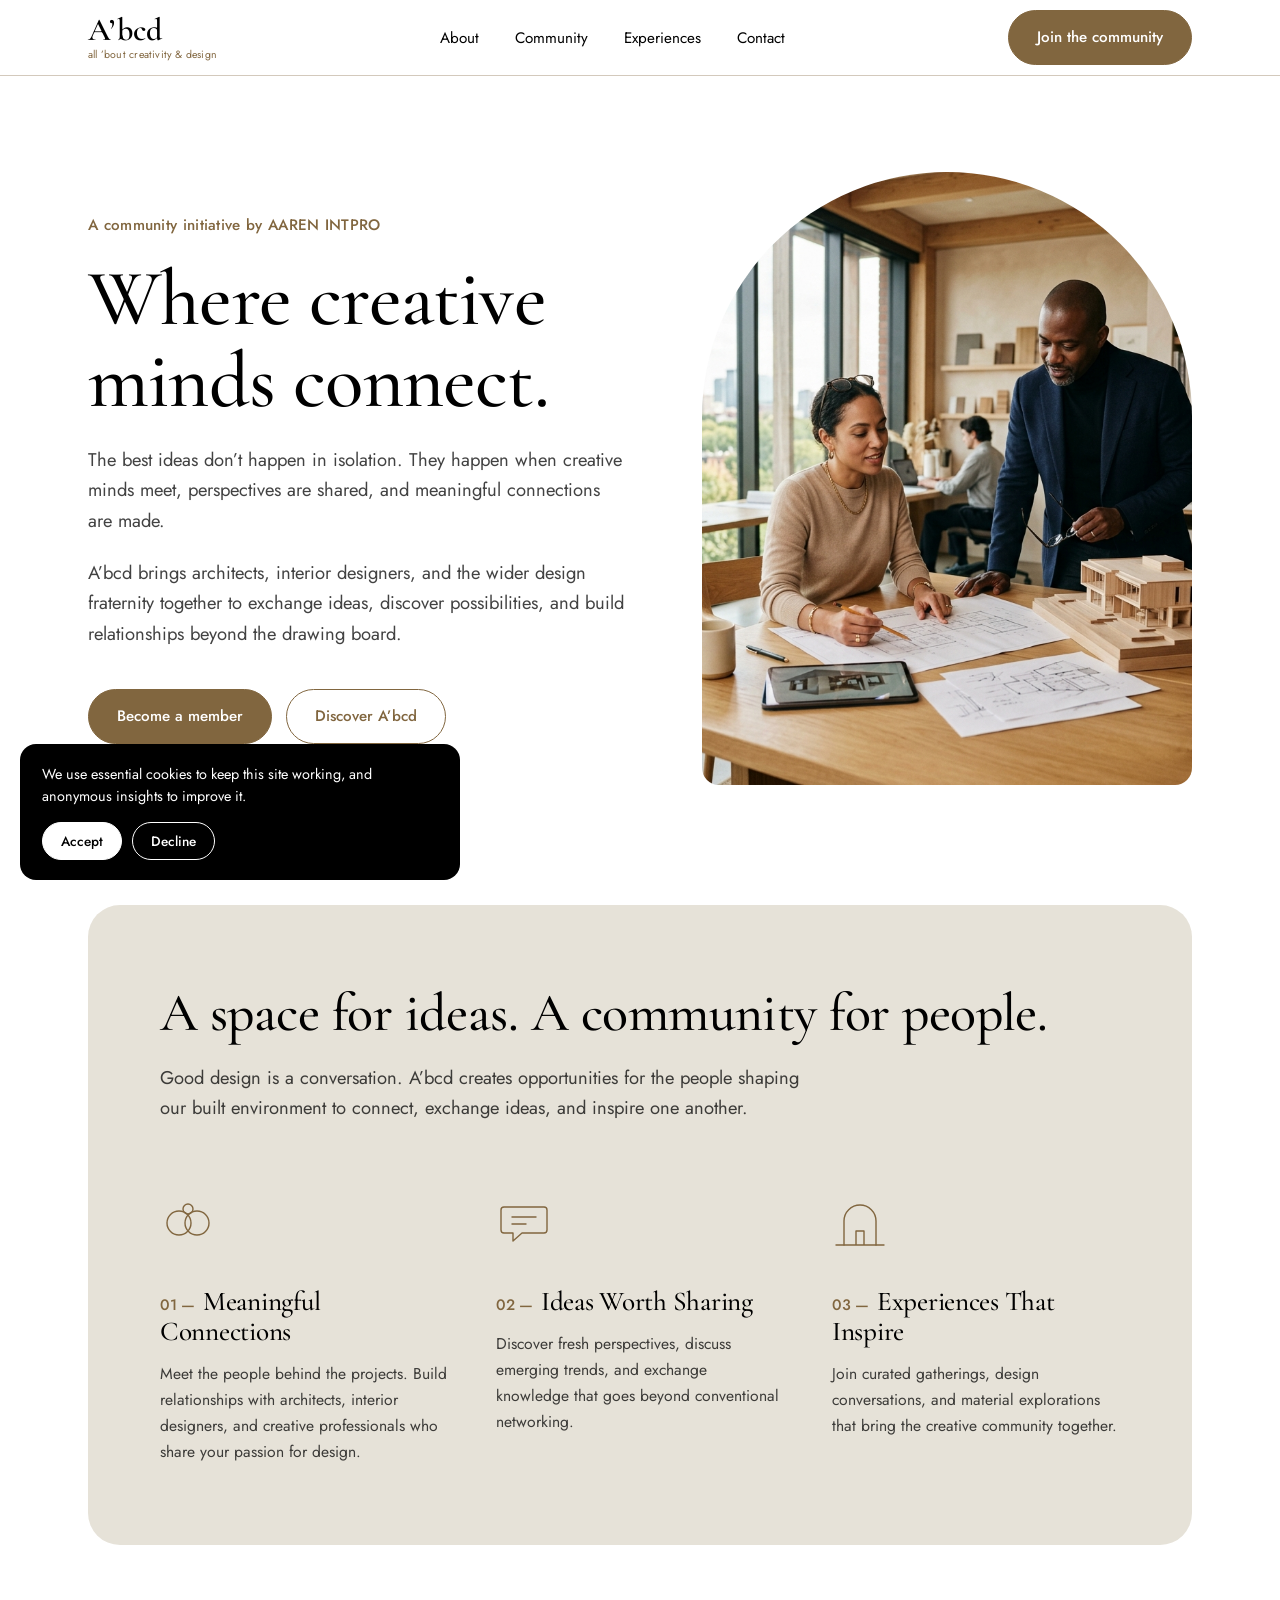
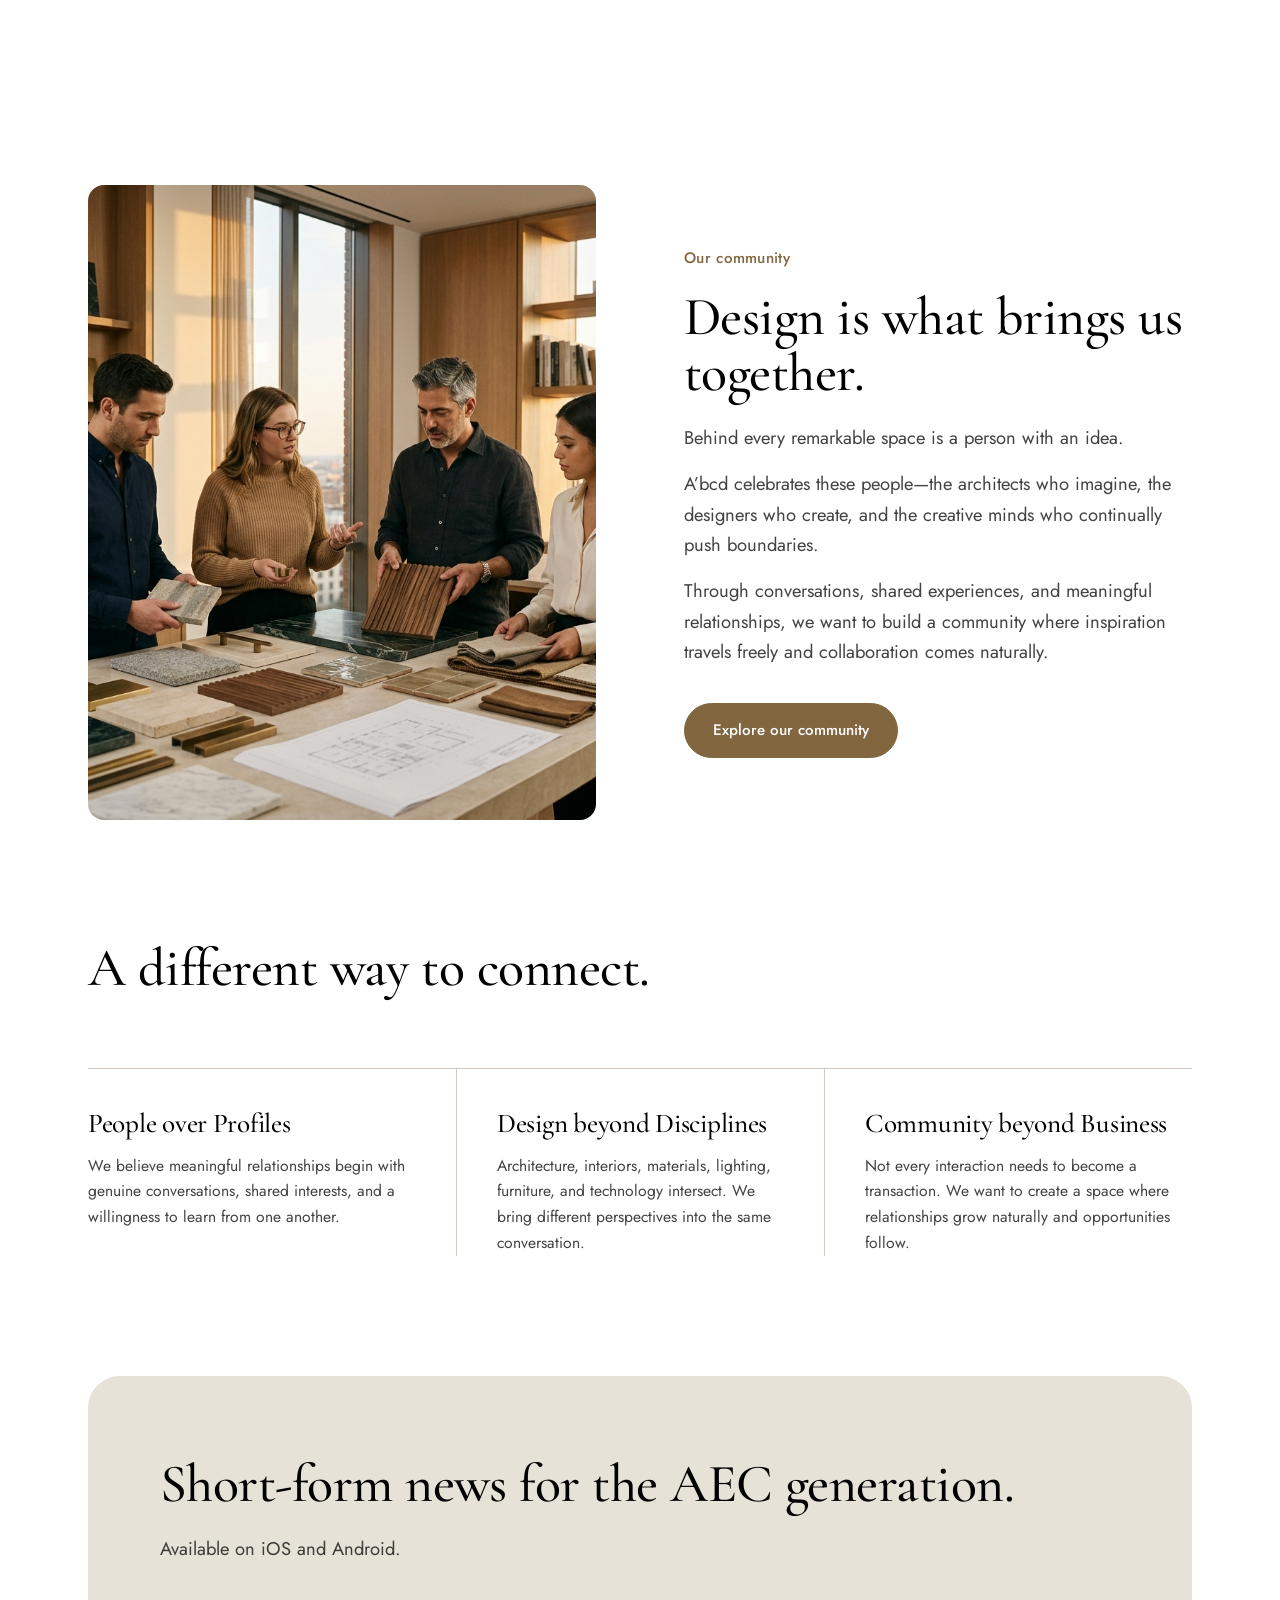
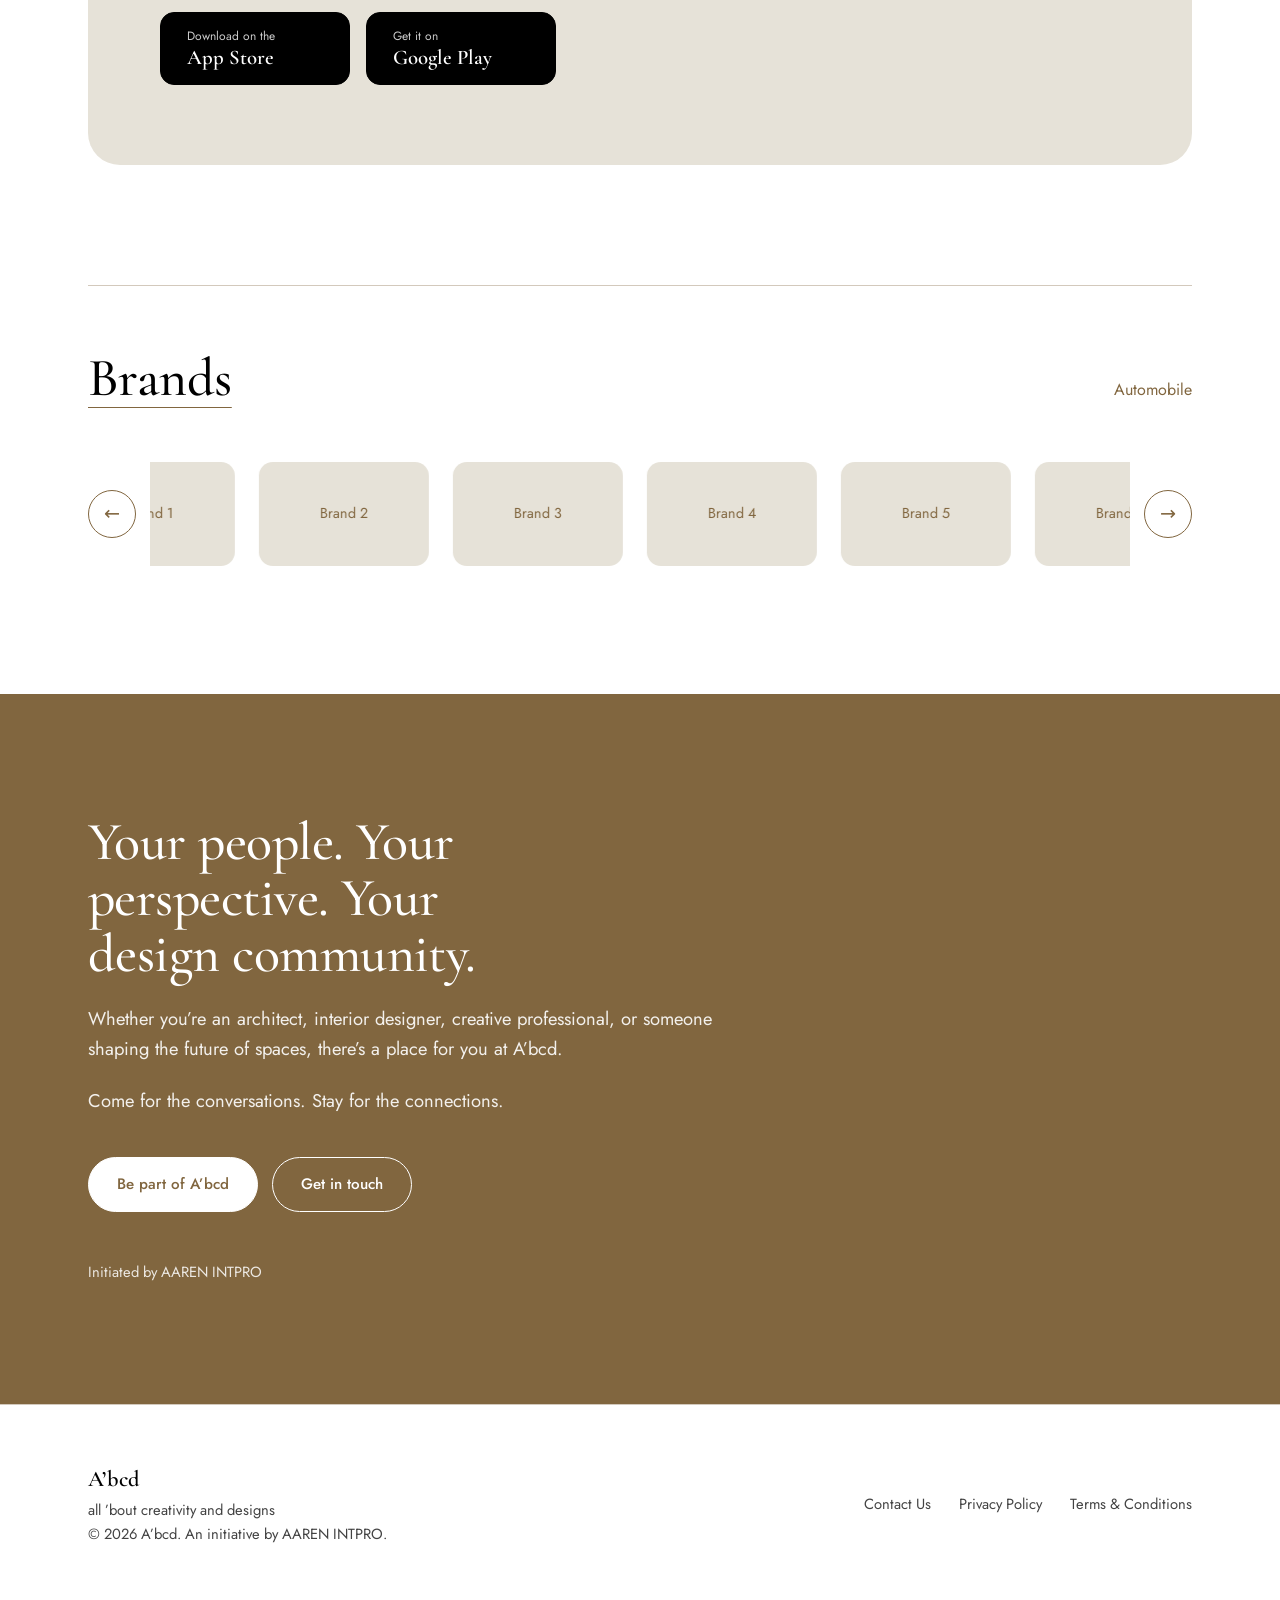
==== index.html @ 7112fbc3 "feat: complete single-page A'bcd website implementation per spec" ====
<!DOCTYPE html>
<html lang="en">
<head>
<meta charset="UTF-8">
<meta name="viewport" content="width=device-width, initial-scale=1">
<title>A’bcd — all ’bout creativity and designs | An initiative by AAREN INTPRO</title>
<meta name="description" content="A’bcd brings architects, interior designers and the wider design fraternity together to exchange ideas and build relationships beyond the drawing board.">
<link rel="icon" type="image/png" href="favicon.png">
<link rel="apple-touch-icon" href="favicon.png">
<link rel="preconnect" href="https://fonts.googleapis.com">
<link rel="preconnect" href="https://fonts.gstatic.com" crossorigin>
<link href="https://fonts.googleapis.com/css2?family=Cormorant+Garamond:ital,wght@0,400;0,500;0,600;1,500&family=Jost:wght@300;400;500;600&display=swap" rel="stylesheet">
<style>
/* Aaren brand colour palette */
:root{
  --bronze:#81663F;
  --ivory:#E6E2D8;
  --white:#FFFFFF;
  --black:#000000;
  --ink-soft:rgba(0,0,0,.74);
  --rule:rgba(129,102,63,.35);
  --nav-h:76px;
  --serif:'Cormorant Garamond',Georgia,'Times New Roman',serif;
  --sans:'Jost',system-ui,-apple-system,'Segoe UI',sans-serif;
}
*{box-sizing:border-box;margin:0;padding:0}
html{scroll-behavior:smooth;scroll-padding-top:var(--nav-h)}
body{font-family:var(--sans);font-weight:400;font-size:17px;line-height:1.65;color:var(--black);background:var(--white);-webkit-font-smoothing:antialiased}
img{display:block;max-width:100%}
a{color:inherit}
button{font:inherit}
:focus-visible{outline:2px solid var(--bronze);outline-offset:4px}
.wrap{max-width:1160px;margin:0 auto;padding:0 28px}
h1,h2,h3{font-family:var(--serif);font-weight:500;line-height:1.04;letter-spacing:-.01em}
h1{font-size:clamp(3.1rem,6.2vw,5.4rem)}
h2{font-size:clamp(2.4rem,4.2vw,3.6rem)}
h3{font-size:1.7rem;line-height:1.1}
p{max-width:62ch}
.intro{color:var(--bronze);font-size:.95rem;font-weight:500;letter-spacing:.02em}
.body-lg{font-size:1.15rem;color:var(--ink-soft);margin-top:22px}
.sec{padding:120px 0}

/* buttons */
.btn{display:inline-flex;align-items:center;justify-content:center;gap:8px;border-radius:999px;padding:14px 28px;font-weight:500;font-size:.95rem;text-decoration:none;border:1.5px solid var(--bronze);background:var(--bronze);color:var(--white);cursor:pointer;transition:background .2s,color .2s}
.btn:hover{background:#6c5434;border-color:#6c5434}
.btn.line{background:transparent;color:var(--bronze)}
.btn.line:hover{background:var(--bronze);color:var(--white)}

/* header */
header{position:fixed;top:0;left:0;right:0;height:var(--nav-h);background:rgba(255,255,255,.96);backdrop-filter:blur(6px);-webkit-backdrop-filter:blur(6px);border-bottom:1px solid var(--rule);z-index:50}
header .wrap{height:100%;display:flex;align-items:center;justify-content:space-between;gap:24px}
.logo{text-decoration:none;display:flex;flex-direction:column;line-height:1}
.logo b{font-family:var(--serif);font-weight:600;font-size:2rem;letter-spacing:.01em;color:var(--black)}
.logo small{font-size:.66rem;color:var(--bronze);margin-top:4px;letter-spacing:.02em;font-family:var(--sans)}
nav ul{list-style:none;display:flex;gap:36px}
nav a{text-decoration:none;font-size:.95rem;font-weight:400;padding:6px 0;border-bottom:1px solid transparent;transition:border-color .2s,color .2s}
nav a:hover,nav a.active{border-color:var(--bronze);color:var(--bronze)}
.menu-btn{display:none;background:none;border:1px solid var(--bronze);color:var(--bronze);border-radius:999px;padding:8px 18px;font-size:.9rem;cursor:pointer}

/* hero */
.hero{padding-top:calc(var(--nav-h) + 96px);padding-bottom:120px}
.hero .grid{display:grid;grid-template-columns:1.05fr .95fr;gap:72px;align-items:center}
.hero .body-lg{max-width:52ch}
.hero .actions{display:flex;flex-wrap:wrap;gap:14px;margin-top:40px}
.arch{background:var(--bronze);border-radius:260px 260px 18px 18px;overflow:hidden;aspect-ratio:4/5}
.arch img{width:100%;height:100%;object-fit:cover}

/* feature blocks */
.panel{background:var(--ivory);border-radius:32px;padding:80px 72px}
.features{display:grid;grid-template-columns:repeat(3,1fr);gap:48px;margin-top:72px}
.feature svg{width:56px;height:56px;stroke:var(--bronze);fill:none;stroke-width:1.4;stroke-linecap:round;stroke-linejoin:round;margin-bottom:28px}
.feature h3 .n{color:var(--bronze);font-family:var(--sans);font-size:.95rem;font-weight:500;margin-right:8px;vertical-align:middle}
.feature p{color:var(--ink-soft);margin-top:14px;font-size:.98rem}

/* large image section */
.story{display:grid;grid-template-columns:1fr 1fr;gap:88px;align-items:center}
.story .photo{border-radius:16px;overflow:hidden;aspect-ratio:4/5;background:var(--ivory)}
.story .photo img{width:100%;height:100%;object-fit:cover}
.story h2{margin-top:18px}
.story .body-lg+.body-lg{margin-top:16px}
.story .btn{margin-top:36px}

/* credibility / values */
.values{display:grid;grid-template-columns:repeat(3,1fr);gap:0;margin-top:72px}
.values div{padding:40px 40px 0 0;border-top:1px solid var(--rule)}
.values div+div{padding-left:40px;border-left:1px solid var(--rule)}
.values div:last-child{padding-right:0}
.values p{color:var(--ink-soft);margin-top:14px;font-size:.98rem}

/* app block */
.app .panel{display:flex;flex-direction:column;gap:48px;min-height:380px;justify-content:space-between}
.app .stores{display:flex;flex-wrap:wrap;gap:16px}
.store{display:flex;flex-direction:column;min-width:190px;padding:14px 26px;border-radius:14px;background:var(--black);color:var(--white);text-decoration:none;border:1px solid var(--black);transition:background .2s,color .2s}
.store:hover{background:var(--white);color:var(--black)}
.store small{font-size:.75rem;opacity:.8}
.store b{font-family:var(--serif);font-weight:600;font-size:1.3rem;line-height:1.1}

/* brands carousel */
.brands{padding-top:0}
.brands-head{display:flex;align-items:baseline;justify-content:space-between;gap:20px;flex-wrap:wrap;padding-top:64px;border-top:1px solid var(--rule)}
.brands-head h2{text-decoration:underline;text-decoration-color:var(--bronze);text-decoration-thickness:1px;text-underline-offset:12px}
.brands-head span{color:var(--bronze);font-size:1rem}
.carousel{display:flex;align-items:center;gap:14px;margin-top:48px}
.arrow{flex:none;width:48px;height:48px;border-radius:50%;border:1px solid var(--bronze);background:transparent;color:var(--bronze);font-size:1.2rem;cursor:pointer;transition:background .2s,color .2s}
.arrow:hover{background:var(--bronze);color:var(--white)}
.viewport{overflow:hidden;flex:1;padding:8px 0}
.track{display:flex;gap:24px;width:max-content;will-change:transform}
.logo-box{width:170px;height:104px;border-radius:14px;background:var(--ivory);display:grid;place-items:center;color:var(--bronze);font-size:.9rem;overflow:hidden;flex-shrink:0}
.logo-box img{max-width:78%;max-height:70%;object-fit:contain}

/* final CTA */
.final{background:var(--bronze);color:var(--white);padding:120px 0}
.final h2{max-width:18ch}
.final .body-lg{color:rgba(255,255,255,.9)}
.final .actions{display:flex;flex-wrap:wrap;gap:14px;margin-top:40px}
.final .btn{background:var(--white);color:var(--bronze);border-color:var(--white)}
.final .btn:hover{background:var(--ivory);border-color:var(--ivory)}
.final .btn.line{background:transparent;color:var(--white);border-color:var(--white)}
.final .btn.line:hover{background:var(--white);color:var(--bronze)}
.final .initiated{margin-top:48px;font-size:.92rem;color:rgba(255,255,255,.85)}

/* footer */
footer{padding:56px 0;border-top:1px solid var(--rule);font-size:.92rem;color:var(--ink-soft)}
footer .wrap{display:flex;justify-content:space-between;align-items:center;gap:28px;flex-wrap:wrap}
footer .brand b{font-family:var(--serif);font-size:1.4rem;font-weight:600;color:var(--black);display:block}
footer ul{list-style:none;display:flex;gap:28px;flex-wrap:wrap}
footer button{background:none;border:0;color:inherit;cursor:pointer;padding:0;text-decoration:none}
footer button:hover{color:var(--bronze);text-decoration:underline}

/* dialogs */
dialog{border:1px solid var(--rule);border-radius:24px;background:var(--white);color:var(--black);padding:40px;width:min(560px,92vw);max-height:90vh;box-sizing:border-box;position:fixed;top:50%;left:50%;transform:translate(-50%,-50%);margin:0}
dialog::backdrop{background:rgba(0,0,0,.45)}
dialog h3{font-size:2rem;margin-bottom:8px}
dialog h4{font-family:var(--serif);font-size:1.25rem;font-weight:500;margin-top:20px}
dialog p{margin-top:6px;color:var(--ink-soft);font-size:.98rem}
dialog .x{position:absolute;top:16px;right:20px;background:none;border:0;color:var(--black);font-size:1.7rem;cursor:pointer;line-height:1}
form{display:grid;gap:16px;margin-top:22px}
label{display:grid;gap:6px;font-size:.9rem;font-weight:500}
input,select,textarea{font:400 1rem var(--sans);padding:11px 14px;border:1px solid var(--rule);border-radius:10px;background:var(--white);color:var(--black)}
input:focus,select:focus,textarea:focus{outline:2px solid var(--bronze);outline-offset:0;border-color:transparent}
form .btn{justify-self:start;margin-top:4px}
.ok{display:none;padding:14px 16px;border-radius:10px;background:var(--ivory);color:var(--black);font-size:.95rem}

/* cookie notice */
#cookie{position:fixed;left:20px;bottom:20px;max-width:440px;background:var(--black);color:var(--white);padding:20px 22px;border-radius:16px;z-index:60;font-size:.9rem;line-height:1.5}
#cookie .row{display:flex;gap:10px;margin-top:14px}
#cookie button{border-radius:999px;padding:8px 18px;font-size:.85rem;font-weight:500;cursor:pointer;border:1px solid var(--white);background:transparent;color:var(--white)}
#cookie button.y{background:var(--white);color:var(--black)}

/* responsive layout */
@media (max-width:980px){
  .hero .grid,.story{grid-template-columns:1fr;gap:56px}
  .arch{max-width:520px}
  .story .photo{aspect-ratio:4/3}
  .features{grid-template-columns:1fr;gap:44px}
  .values{grid-template-columns:1fr}
  .values div,.values div+div{padding:32px 0 0;border-left:0}
  .values div+div{margin-top:32px}
  .panel{padding:56px 36px}
  nav{display:none}
  nav.open{display:block;position:absolute;top:var(--nav-h);left:0;right:0;background:var(--white);border-bottom:1px solid var(--rule)}
  nav.open ul{flex-direction:column;gap:0;padding:8px 28px 18px}
  nav.open a{display:block;padding:14px 0;border-bottom:1px solid var(--rule)}
  .menu-btn{display:block}
  header .join{display:none}
}
@media (max-width:600px){
  .wrap{padding:0 20px}
  .sec{padding:88px 0}
  .hero{padding-bottom:88px}
  .panel{padding:44px 24px;border-radius:24px}
  .logo-box{width:130px;height:84px}
  .arrow{width:40px;height:40px}
  .store{min-width:0;flex:1}
}
@media (max-width:375px){
  .wrap{padding:0 16px}
  .btn{padding:12px 20px;font-size:.9rem}
}
@media (prefers-reduced-motion:reduce){
  html{scroll-behavior:auto}
}
</style>
</head>
<body>

<header>
  <div class="wrap">
    <!-- Replace with the real logo file (e.g. images/logo.png) later if provided -->
    <a class="logo" href="#top" aria-label="A’bcd home">
      <b>A’bcd</b>
      <small>all ’bout creativity &amp; design</small>
    </a>
    <nav id="nav" aria-label="Main Navigation">
      <ul>
        <li><a href="#about">About</a></li>
        <li><a href="#community">Community</a></li>
        <li><a href="#experiences">Experiences</a></li>
        <li><a href="#contact">Contact</a></li>
      </ul>
    </nav>
    <div style="display:flex;gap:12px;align-items:center">
      <button class="btn join" data-open="joinDlg">Join the community</button>
      <button class="menu-btn" id="menuBtn" aria-expanded="false" aria-controls="nav">Menu</button>
    </div>
  </div>
</header>

<main>

  <!-- 1. HERO -->
  <section class="hero" id="top">
    <div class="wrap grid">
      <div>
        <p class="intro">A community initiative by AAREN INTPRO</p>
        <h1 style="margin-top:20px">Where creative minds connect.</h1>
        <p class="body-lg">The best ideas don’t happen in isolation. They happen when creative minds meet, perspectives are shared, and meaningful connections are made.</p>
        <p class="body-lg">A’bcd brings architects, interior designers, and the wider design fraternity together to exchange ideas, discover possibilities, and build relationships beyond the drawing board.</p>
        <div class="actions">
          <button class="btn" data-open="joinDlg">Become a member</button>
          <a class="btn line" href="#about">Discover A’bcd</a>
        </div>
      </div>
      <div class="arch">
        <img src="images/hero-collaboration.jpg" alt="Architects and interior designers collaborating around a table" onerror="this.remove()">
      </div>
    </div>
  </section>

  <!-- 2. THREE FEATURE BLOCKS -->
  <section id="about" class="sec" style="padding-top:0">
    <div class="wrap">
      <div class="panel">
        <h2>A space for ideas. A community for people.</h2>
        <p class="body-lg" style="max-width:60ch">Good design is a conversation. A’bcd creates opportunities for the people shaping our built environment to connect, exchange ideas, and inspire one another.</p>

        <div class="features">
          <article class="feature">
            <!-- Three interconnected circles -->
            <svg viewBox="0 0 56 56" aria-hidden="true"><circle cx="19" cy="28" r="12"/><circle cx="37" cy="28" r="12"/><circle cx="28" cy="14" r="5"/></svg>
            <h3><span class="n">01 —</span>Meaningful Connections</h3>
            <p>Meet the people behind the projects. Build relationships with architects, interior designers, and creative professionals who share your passion for design.</p>
          </article>
          <article class="feature">
            <!-- Speech bubble with two dialogue text lines -->
            <svg viewBox="0 0 56 56" aria-hidden="true"><path d="M8 12h40a3 3 0 0 1 3 3v20a3 3 0 0 1-3 3H26l-9 8v-8H8a3 3 0 0 1-3-3V15a3 3 0 0 1 3-3z"/><path d="M16 22h24M16 29h14"/></svg>
            <h3><span class="n">02 —</span>Ideas Worth Sharing</h3>
            <p>Discover fresh perspectives, discuss emerging trends, and exchange knowledge that goes beyond conventional networking.</p>
          </article>
          <article class="feature">
            <!-- Architectural arch on a ground line -->
            <svg viewBox="0 0 56 56" aria-hidden="true"><path d="M12 50V26a16 16 0 0 1 32 0v24"/><path d="M4 50h48M24 50V36h8v14"/></svg>
            <h3><span class="n">03 —</span>Experiences That Inspire</h3>
            <p>Join curated gatherings, design conversations, and material explorations that bring the creative community together.</p>
          </article>
        </div>
      </div>
    </div>
  </section>

  <!-- 3. LARGE IMAGE SECTION -->
  <section class="sec">
    <div class="wrap story">
      <div class="photo">
        <img src="images/material-library.jpg" alt="Designers gathered around a material library of stone, wood and fabric samples" onerror="this.remove()">
      </div>
      <div>
        <p class="intro">Our community</p>
        <h2>Design is what brings us together.</h2>
        <p class="body-lg">Behind every remarkable space is a person with an idea.</p>
        <p class="body-lg">A’bcd celebrates these people—the architects who imagine, the designers who create, and the creative minds who continually push boundaries.</p>
        <p class="body-lg">Through conversations, shared experiences, and meaningful relationships, we want to build a community where inspiration travels freely and collaboration comes naturally.</p>
        <a class="btn" href="#community">Explore our community</a>
      </div>
    </div>
  </section>

  <!-- 4. CREDIBILITY / VALUES -->
  <section id="community" class="sec" style="padding-top:0">
    <div class="wrap">
      <h2>A different way to connect.</h2>
      <div class="values">
        <div>
          <h3>People over Profiles</h3>
          <p>We believe meaningful relationships begin with genuine conversations, shared interests, and a willingness to learn from one another.</p>
        </div>
        <div>
          <h3>Design beyond Disciplines</h3>
          <p>Architecture, interiors, materials, lighting, furniture, and technology intersect. We bring different perspectives into the same conversation.</p>
        </div>
        <div>
          <h3>Community beyond Business</h3>
          <p>Not every interaction needs to become a transaction. We want to create a space where relationships grow naturally and opportunities follow.</p>
        </div>
      </div>
    </div>
  </section>

  <!-- 5. APP BLOCK -->
  <section id="experiences" class="sec app" style="padding-top:0">
    <div class="wrap">
      <div class="panel">
        <div>
          <h2>Short-form news for the AEC generation.</h2>
          <p class="body-lg">Available on iOS and Android.</p>
        </div>
        <div class="stores">
          <!-- Placeholder store URLs. Replace with real app links when live. -->
          <a class="store" href="https://apps.apple.com" target="_blank" rel="noopener"><small>Download on the</small><b>App Store</b></a>
          <a class="store" href="https://play.google.com/store" target="_blank" rel="noopener"><small>Get it on</small><b>Google Play</b></a>
        </div>
      </div>
    </div>
  </section>

  <!-- 6. BRANDS CAROUSEL -->
  <section id="brands" class="sec brands" style="padding-top:0">
    <div class="wrap">
      <div class="brands-head">
        <h2>Brands</h2>
        <span>Automobile</span>
      </div>
      <div class="carousel">
        <button class="arrow" id="prev" aria-label="Previous brands">&#8592;</button>
        <div class="viewport" id="viewport" tabindex="0" aria-label="Brand logos. Use left and right arrow keys to browse.">
          <div class="track" id="track">
            <!-- Replace the text in each logo-box with: <img src="images/logo-1.png" alt="Brand name"> -->
            <div class="logo-box">Brand 1</div>
            <div class="logo-box">Brand 2</div>
            <div class="logo-box">Brand 3</div>
            <div class="logo-box">Brand 4</div>
            <div class="logo-box">Brand 5</div>
            <div class="logo-box">Brand 6</div>
            <div class="logo-box">Brand 7</div>
          </div>
        </div>
        <button class="arrow" id="next" aria-label="Next brands">&#8594;</button>
      </div>
    </div>
  </section>

  <!-- 7. FINAL CTA -->
  <section id="contact" class="final">
    <div class="wrap">
      <h2>Your people. Your perspective. Your design community.</h2>
      <p class="body-lg">Whether you’re an architect, interior designer, creative professional, or someone shaping the future of spaces, there’s a place for you at A’bcd.</p>
      <p class="body-lg">Come for the conversations. Stay for the connections.</p>
      <div class="actions">
        <button class="btn" data-open="joinDlg">Be part of A’bcd</button>
        <button class="btn line" data-open="contactDlg">Get in touch</button>
      </div>
      <p class="initiated">Initiated by AAREN INTPRO</p>
    </div>
  </section>
</main>

<footer>
  <div class="wrap">
    <div class="brand">
      <b>A’bcd</b>
      <span>all ’bout creativity and designs</span><br>
      © 2026 A’bcd. An initiative by AAREN INTPRO.
    </div>
    <ul>
      <li><button data-open="contactDlg">Contact Us</button></li>
      <li><button data-open="privacyDlg">Privacy Policy</button></li>
      <li><button data-open="termsDlg">Terms &amp; Conditions</button></li>
    </ul>
  </div>
</footer>

<!-- DIALOGS -->
<dialog id="joinDlg" aria-labelledby="joinTitle">
  <button class="x" data-close aria-label="Close" type="button">&times;</button>
  <h3 id="joinTitle">Become a member</h3>
  <p>Join architects, interior designers and creative professionals shaping our built environment.</p>
  <form data-form>
    <label>Full name<input required name="name" autocomplete="name"></label>
    <label>Email address<input required type="email" name="email" autocomplete="email"></label>
    <label>Studio, firm or practice<input name="firm"></label>
    <label>Discipline
      <select required name="discipline">
        <option value="">Select one</option>
        <option>Architecture</option>
        <option>Interior design</option>
        <option>Landscape &amp; urban design</option>
        <option>Materials, lighting or furniture</option>
        <option>Other creative profession</option>
      </select>
    </label>
    <label>City<input name="city"></label>
    <button class="btn" type="submit">Submit application</button>
    <div class="ok" role="status">Thank you. Your application has been received.</div>
  </form>
</dialog>

<dialog id="contactDlg" aria-labelledby="contactTitle">
  <button class="x" data-close aria-label="Close" type="button">&times;</button>
  <h3 id="contactTitle">Get in touch</h3>
  <p>Suggest a gathering, share a material idea, or ask our community team a question.</p>
  <form data-form>
    <label>Full name<input required name="name" autocomplete="name"></label>
    <label>Email address<input required type="email" name="email" autocomplete="email"></label>
    <label>Message<textarea required rows="4" name="msg"></textarea></label>
    <button class="btn" type="submit">Send message</button>
    <div class="ok" role="status">Thank you. We’ll be in touch soon.</div>
  </form>
</dialog>

<dialog id="termsDlg" aria-labelledby="termsTitle">
  <!-- Draft wording. Replace with approved legal text. -->
  <button class="x" data-close aria-label="Close" type="button">&times;</button>
  <h3 id="termsTitle">Terms &amp; Conditions</h3>
  <h4>Community spirit</h4>
  <p>A’bcd is a space for mutual professional respect. Members engage constructively and keep conversations welcoming.</p>
  <h4>Shared ideas</h4>
  <p>Designs and ideas shared in gatherings remain the work of their creators. Please credit them when you refer to them.</p>
  <h4>Membership</h4>
  <p>Membership is subject to review. We may decline or end membership where these principles are not upheld.</p>
</dialog>

<dialog id="privacyDlg" aria-labelledby="privacyTitle">
  <!-- Draft wording. Replace with approved legal text. -->
  <button class="x" data-close aria-label="Close" type="button">&times;</button>
  <h3 id="privacyTitle">Privacy Policy</h3>
  <h4>What we collect</h4>
  <p>When you apply to join or get in touch, we collect the details you give us, such as your name, email and discipline.</p>
  <h4>How we use it</h4>
  <p>We use your details only to run A’bcd, including invitations to gatherings and community updates. We do not sell your information.</p>
  <h4>Your choices</h4>
  <p>You can ask us to update or remove your details at any time by contacting us.</p>
</dialog>

<!-- COOKIE NOTICE -->
<div id="cookie" role="region" aria-label="Cookie notice">
  We use essential cookies to keep this site working, and anonymous insights to improve it.
  <div class="row">
    <button class="y" id="ck-yes" type="button">Accept</button>
    <button id="ck-no" type="button">Decline</button>
  </div>
</div>

<script>
// Mobile navigation menu toggle
const nav = document.getElementById('nav'), mb = document.getElementById('menuBtn');
if (mb && nav) {
  mb.addEventListener('click', () => {
    const open = nav.classList.toggle('open');
    mb.setAttribute('aria-expanded', String(open));
  });
  nav.addEventListener('click', e => {
    if (e.target.tagName === 'A') {
      nav.classList.remove('open');
      mb.setAttribute('aria-expanded', 'false');
    }
  });
}

// Dialog openers and backdrop handling
document.querySelectorAll('[data-open]').forEach(b => {
  b.addEventListener('click', () => {
    const dlg = document.getElementById(b.dataset.open);
    if (dlg) {
      const ok = dlg.querySelector('.ok');
      if (ok) ok.style.display = 'none';
      dlg.showModal();
    }
  });
});

document.querySelectorAll('[data-close]').forEach(b => {
  b.addEventListener('click', () => {
    const dlg = b.closest('dialog');
    if (dlg) dlg.close();
  });
});

document.querySelectorAll('dialog').forEach(d => {
  d.addEventListener('click', e => {
    const rect = d.getBoundingClientRect();
    const isInDialog = (
      rect.top <= e.clientY && e.clientY <= rect.top + rect.height &&
      rect.left <= e.clientX && e.clientX <= rect.left + rect.width
    );
    if (!isInDialog) d.close();
  });
});

// Forms submission handling
document.querySelectorAll('form[data-form]').forEach(f => {
  f.addEventListener('submit', e => {
    e.preventDefault();
    // TODO: Connect this form handler to your production API / CRM endpoint
    const ok = f.querySelector('.ok');
    if (ok) ok.style.display = 'block';
    f.reset();
  });
});

// Highlight the active navigation link for the section in view
const links = [...(nav ? nav.querySelectorAll('a') : [])];
const io = new IntersectionObserver(entries => {
  entries.forEach(en => {
    if (en.isIntersecting) {
      links.forEach(a => {
        a.classList.toggle('active', a.getAttribute('href') === '#' + en.target.id);
      });
    }
  });
}, { rootMargin: '-45% 0px -50% 0px' });

document.querySelectorAll('section[id]').forEach(s => io.observe(s));

// Cookie notice banner
const ck = document.getElementById('cookie');
if (ck) {
  try {
    if (localStorage.getItem('abcd-cookie')) ck.remove();
  } catch (e) {}

  ['ck-yes', 'ck-no'].forEach(id => {
    const btn = document.getElementById(id);
    if (btn) {
      btn.addEventListener('click', () => {
        try { localStorage.setItem('abcd-cookie', id); } catch (e) {}
        ck.remove();
      });
    }
  });
}

// Brands carousel: slow automatic loop, pauses on hover/focus, arrows move it manually
(() => {
  const vp = document.getElementById('viewport');
  const tr = document.getElementById('track');
  if (!vp || !tr) return;

  const originals = [...tr.children];
  if (!originals.length) return;

  // Repeat the logos until the track is long enough for a seamless loop
  const minRequiredWidth = Math.max(window.innerWidth * 2, 1600) + 400;
  while (tr.scrollWidth < minRequiredWidth) {
    originals.forEach(n => tr.appendChild(n.cloneNode(true)));
  }

  const gap = 24;
  const stepW = () => (originals[0] ? originals[0].offsetWidth + gap : 194);
  const loopW = () => stepW() * originals.length;
  const prefersReduced = window.matchMedia('(prefers-reduced-motion: reduce)').matches;

  let pos = 0;
  let paused = false;
  let last = 0;
  let isAnimating = false;

  const draw = () => {
    const L = loopW();
    if (L <= 0) return;
    pos = ((pos % L) + L) % L;
    tr.style.transform = `translateX(${-pos}px)`;
  };

  const tick = t => {
    if (!last) last = t;
    const dt = t - last;
    last = t;
    if (!paused && !prefersReduced && !isAnimating) {
      pos += dt * 0.035;
      draw();
    }
    requestAnimationFrame(tick);
  };
  requestAnimationFrame(tick);

  const move = dir => {
    paused = true;
    isAnimating = true;
    const from = pos;
    const to = pos + dir * stepW();
    const t0 = performance.now();

    const ease = n => {
      const k = Math.min(1, (n - t0) / 450);
      const e = 1 - Math.pow(1 - k, 3);
      pos = from + (to - from) * e;
      draw();
      if (k < 1) {
        requestAnimationFrame(ease);
      } else {
        isAnimating = false;
        setTimeout(() => {
          paused = false;
        }, 1500);
      }
    };
    requestAnimationFrame(ease);
  };

  const nextBtn = document.getElementById('next');
  const prevBtn = document.getElementById('prev');
  if (nextBtn) nextBtn.addEventListener('click', () => move(1));
  if (prevBtn) prevBtn.addEventListener('click', () => move(-1));

  vp.addEventListener('mouseenter', () => { paused = true; });
  vp.addEventListener('mouseleave', () => { if (!isAnimating) paused = false; });
  vp.addEventListener('focus', () => { paused = true; });
  vp.addEventListener('blur', () => { if (!isAnimating) paused = false; });

  vp.addEventListener('keydown', e => {
    if (e.key === 'ArrowRight') {
      e.preventDefault();
      move(1);
    }
    if (e.key === 'ArrowLeft') {
      e.preventDefault();
      move(-1);
    }
  });
})();
</script>
</body>
</html>
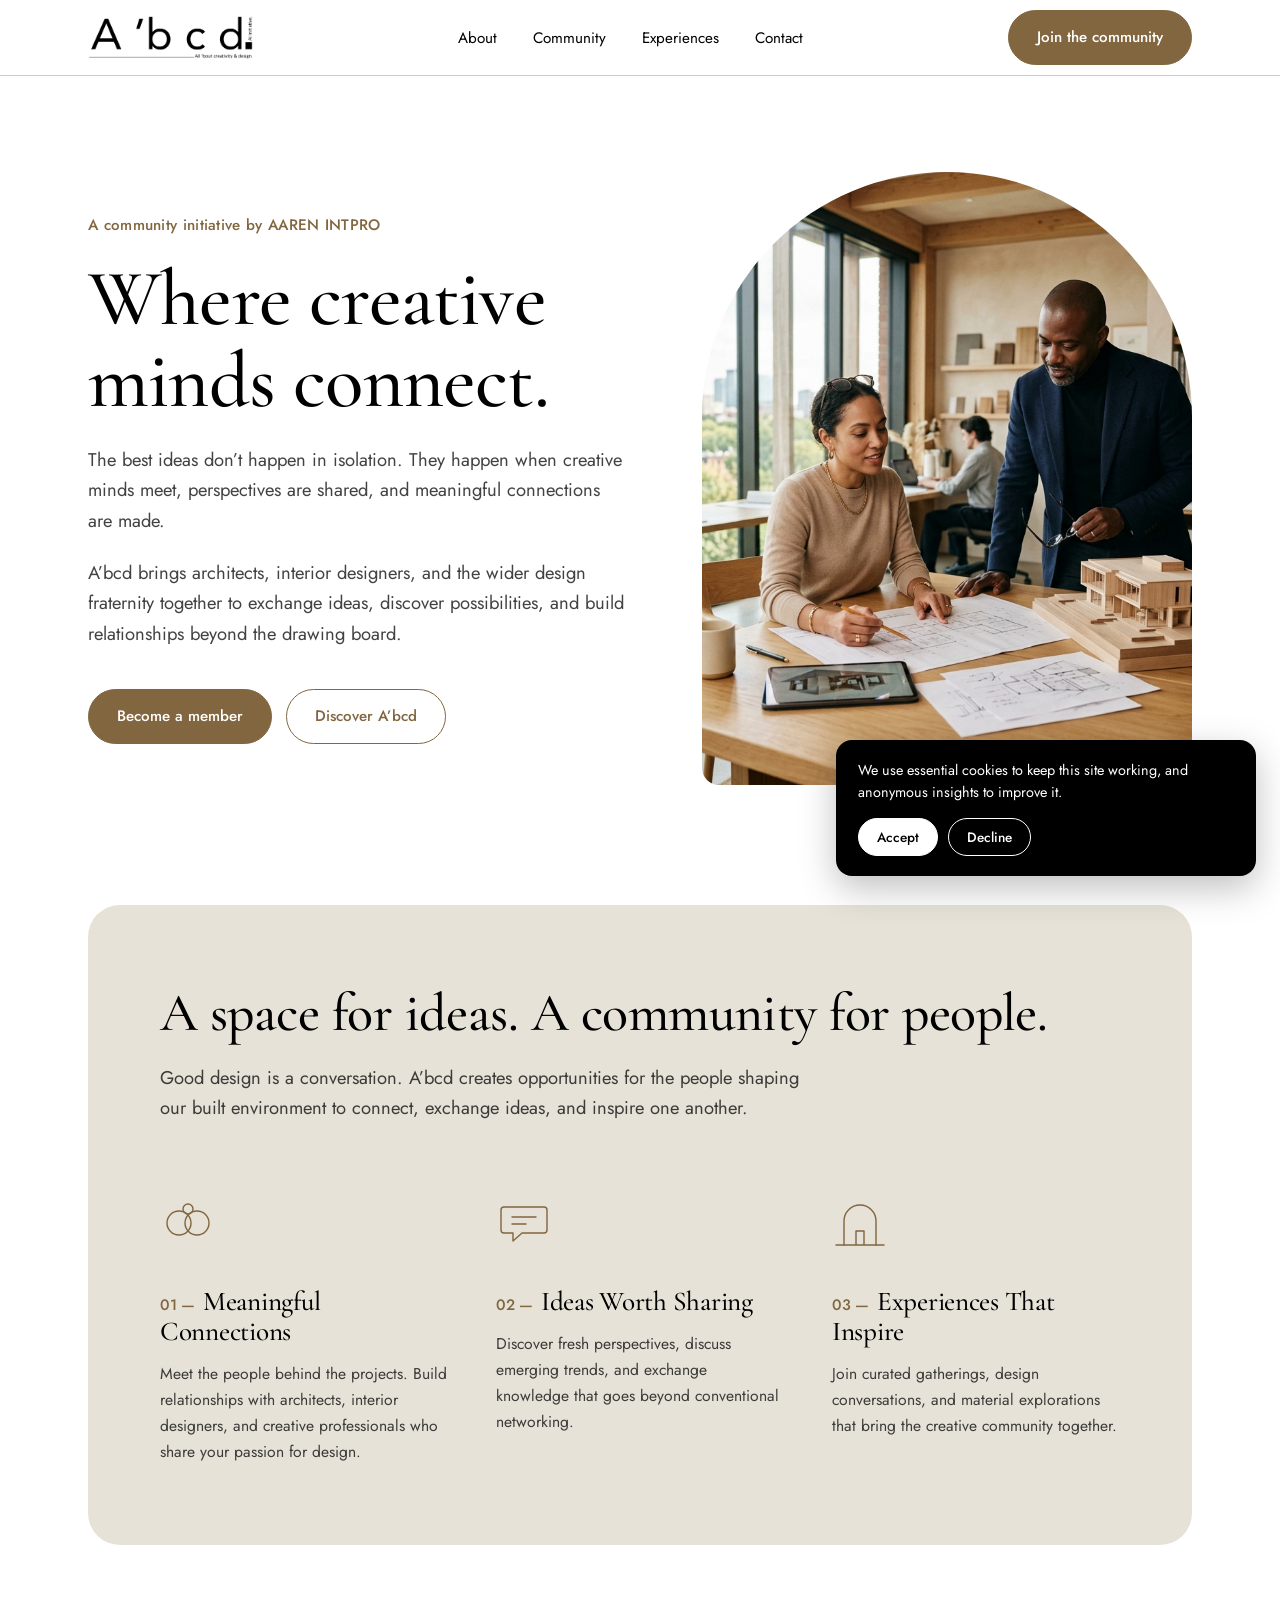
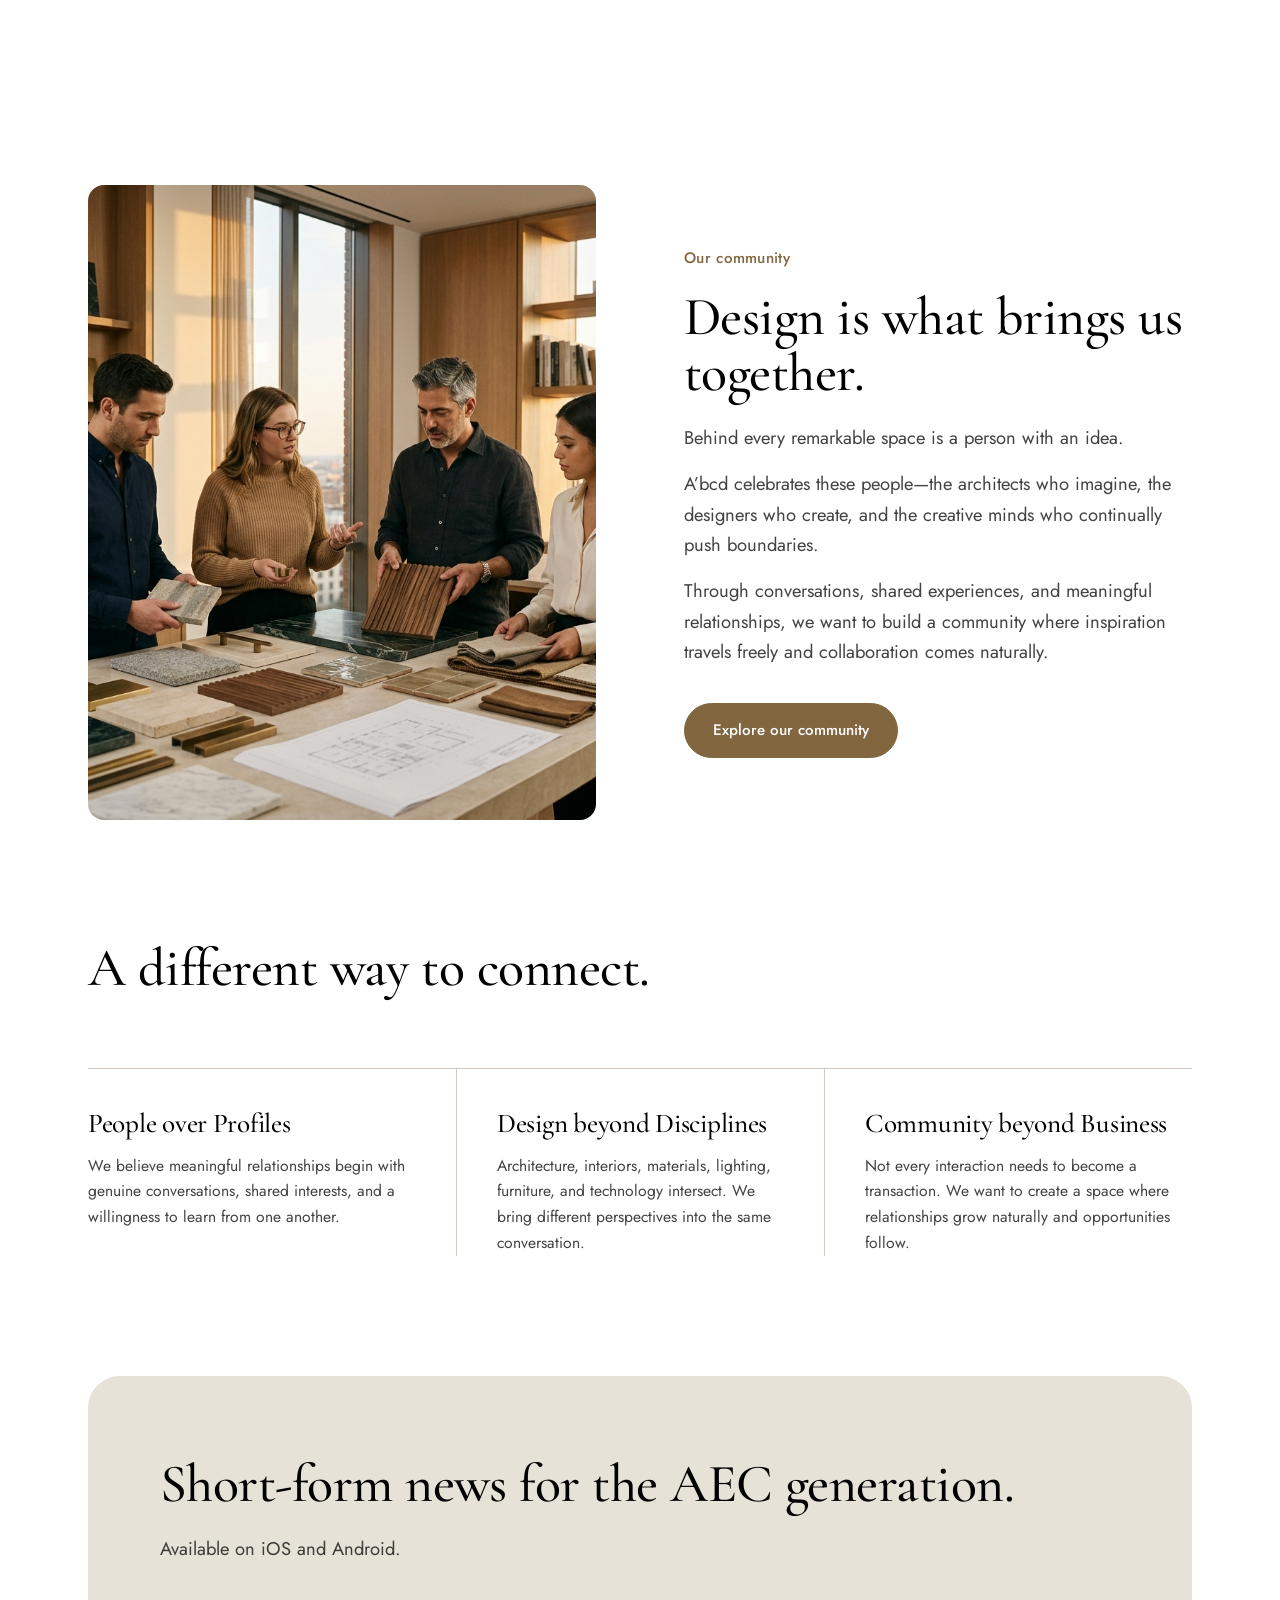
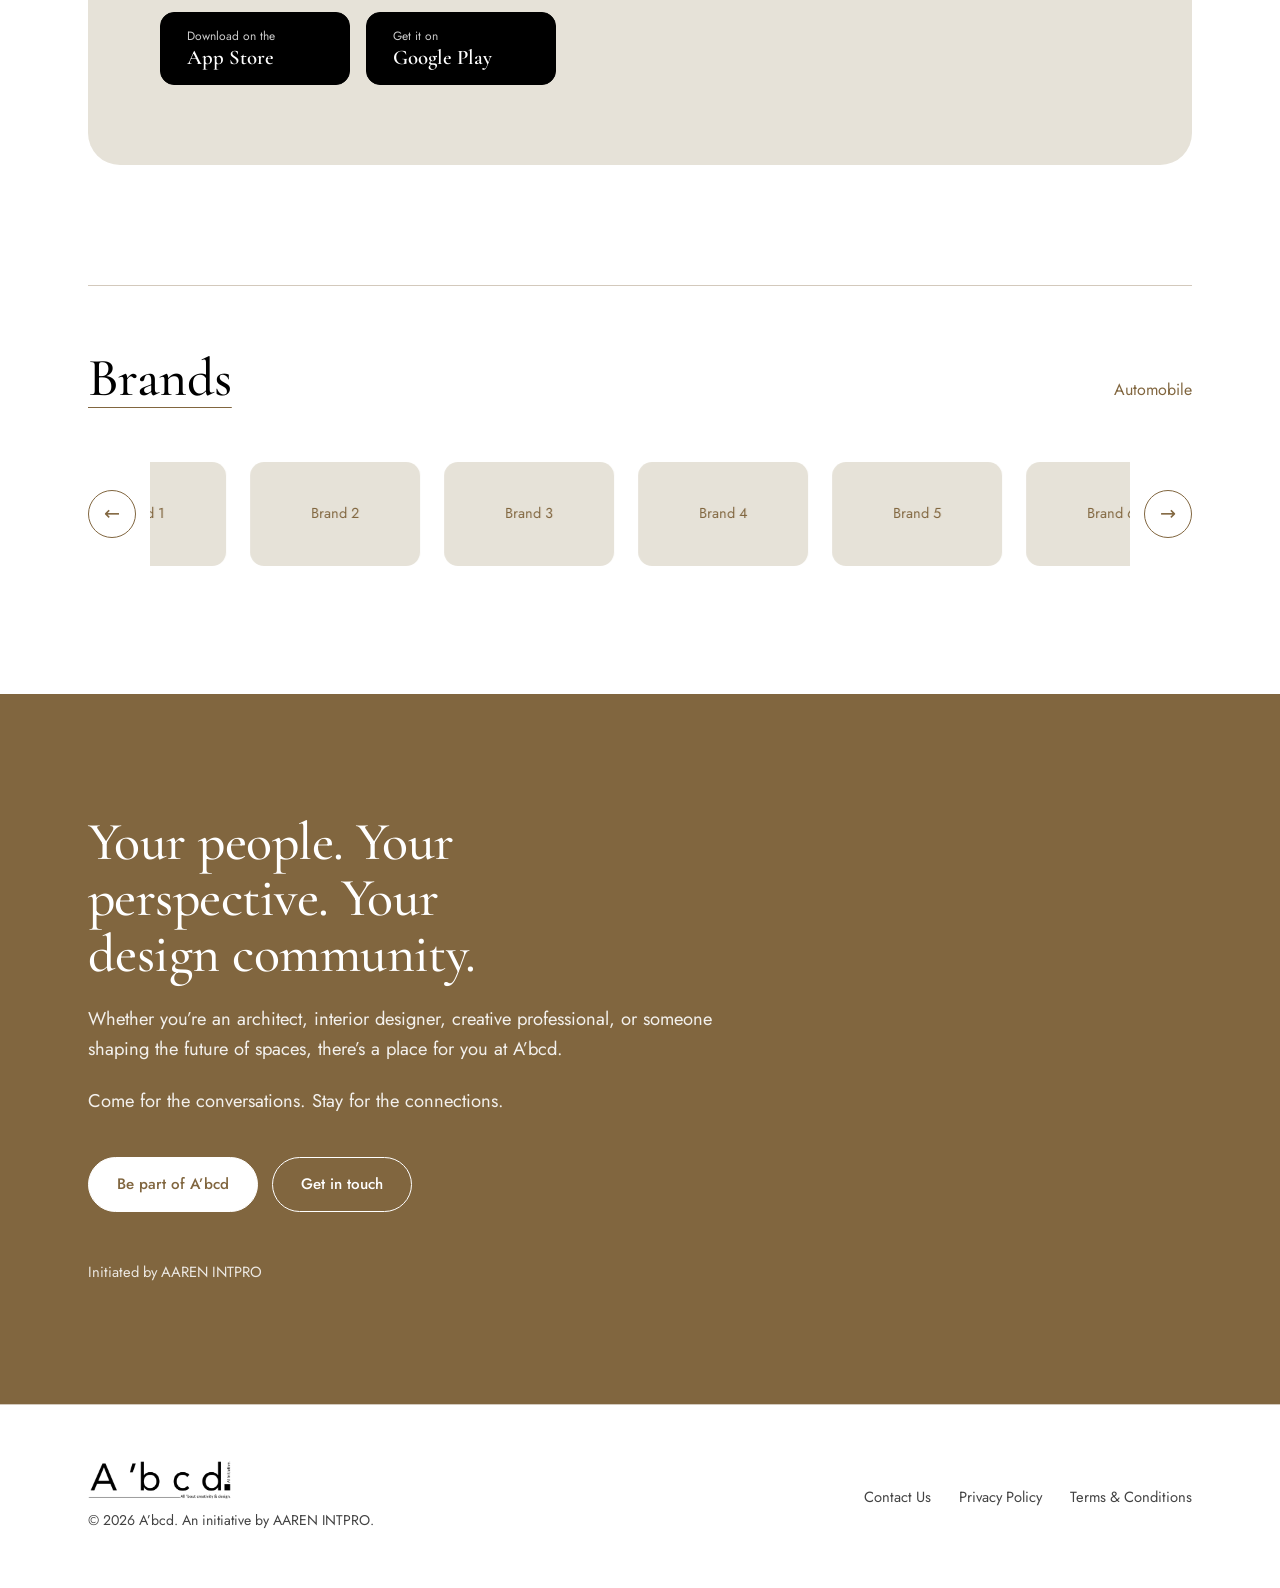
==== commit 942495ba: "feat: show official A'bcd brand logo in header, mobile navbar, and footer" ====
--- a/index.html
+++ b/index.html
@@ -49,9 +49,9 @@
 /* header */
 header{position:fixed;top:0;left:0;right:0;height:var(--nav-h);background:rgba(255,255,255,.96);backdrop-filter:blur(6px);-webkit-backdrop-filter:blur(6px);border-bottom:1px solid var(--rule);z-index:50}
 header .wrap{height:100%;display:flex;align-items:center;justify-content:space-between;gap:24px}
-.logo{text-decoration:none;display:flex;flex-direction:column;line-height:1}
-.logo b{font-family:var(--serif);font-weight:600;font-size:2rem;letter-spacing:.01em;color:var(--black)}
-.logo small{font-size:.66rem;color:var(--bronze);margin-top:4px;letter-spacing:.02em;font-family:var(--sans)}
+.logo{text-decoration:none;display:inline-flex;align-items:center;line-height:1;transition:opacity .2s ease}
+.logo:hover{opacity:.85}
+.logo-img{height:44px;width:auto;max-width:185px;object-fit:contain;display:block}
 nav ul{list-style:none;display:flex;gap:36px}
 nav a{text-decoration:none;font-size:.95rem;font-weight:400;padding:6px 0;border-bottom:1px solid transparent;transition:border-color .2s,color .2s}
 nav a:hover,nav a.active{border-color:var(--bronze);color:var(--bronze)}
@@ -122,7 +122,11 @@
 /* footer */
 footer{padding:56px 0;border-top:1px solid var(--rule);font-size:.92rem;color:var(--ink-soft)}
 footer .wrap{display:flex;justify-content:space-between;align-items:center;gap:28px;flex-wrap:wrap}
-footer .brand b{font-family:var(--serif);font-size:1.4rem;font-weight:600;color:var(--black);display:block}
+footer .brand{display:flex;flex-direction:column;gap:10px}
+footer .footer-logo{display:inline-block;text-decoration:none;transition:opacity .2s ease}
+footer .footer-logo:hover{opacity:.85}
+footer .footer-logo-img{height:38px;width:auto;max-width:160px;object-fit:contain;display:block}
+footer .footer-copy{margin:0;font-size:.88rem;color:var(--ink-soft)}
 footer ul{list-style:none;display:flex;gap:28px;flex-wrap:wrap}
 footer button{background:none;border:0;color:inherit;cursor:pointer;padding:0;text-decoration:none}
 footer button:hover{color:var(--bronze);text-decoration:underline}
@@ -142,7 +146,7 @@
 .ok{display:none;padding:14px 16px;border-radius:10px;background:var(--ivory);color:var(--black);font-size:.95rem}
 
 /* cookie notice */
-#cookie{position:fixed;left:20px;bottom:20px;max-width:440px;background:var(--black);color:var(--white);padding:20px 22px;border-radius:16px;z-index:60;font-size:.9rem;line-height:1.5}
+#cookie{position:fixed;right:24px;bottom:24px;max-width:420px;background:var(--black);color:var(--white);padding:20px 22px;border-radius:16px;z-index:60;font-size:.9rem;line-height:1.5;box-shadow:0 12px 36px rgba(0,0,0,.25)}
 #cookie .row{display:flex;gap:10px;margin-top:14px}
 #cookie button{border-radius:999px;padding:8px 18px;font-size:.85rem;font-weight:500;cursor:pointer;border:1px solid var(--white);background:transparent;color:var(--white)}
 #cookie button.y{background:var(--white);color:var(--black)}
@@ -169,9 +173,11 @@
   .sec{padding:88px 0}
   .hero{padding-bottom:88px}
   .panel{padding:44px 24px;border-radius:24px}
+  .logo-img{height:34px;max-width:145px}
   .logo-box{width:130px;height:84px}
   .arrow{width:40px;height:40px}
   .store{min-width:0;flex:1}
+  #cookie{left:16px;right:16px;bottom:16px;max-width:none}
 }
 @media (max-width:375px){
   .wrap{padding:0 16px}
@@ -186,10 +192,8 @@
 
 <header>
   <div class="wrap">
-    <!-- Replace with the real logo file (e.g. images/logo.png) later if provided -->
     <a class="logo" href="#top" aria-label="A’bcd home">
-      <b>A’bcd</b>
-      <small>all ’bout creativity &amp; design</small>
+      <img src="logo.png" alt="A’bcd — all ’bout creativity &amp; design" class="logo-img" width="165" height="44">
     </a>
     <nav id="nav" aria-label="Main Navigation">
       <ul>
@@ -357,9 +361,10 @@
 <footer>
   <div class="wrap">
     <div class="brand">
-      <b>A’bcd</b>
-      <span>all ’bout creativity and designs</span><br>
-      © 2026 A’bcd. An initiative by AAREN INTPRO.
+      <a class="footer-logo" href="#top" aria-label="A’bcd home">
+        <img src="logo.png" alt="A’bcd — all ’bout creativity &amp; design" class="footer-logo-img" width="160" height="43">
+      </a>
+      <p class="footer-copy">© 2026 A’bcd. An initiative by AAREN INTPRO.</p>
     </div>
     <ul>
       <li><button data-open="contactDlg">Contact Us</button></li>
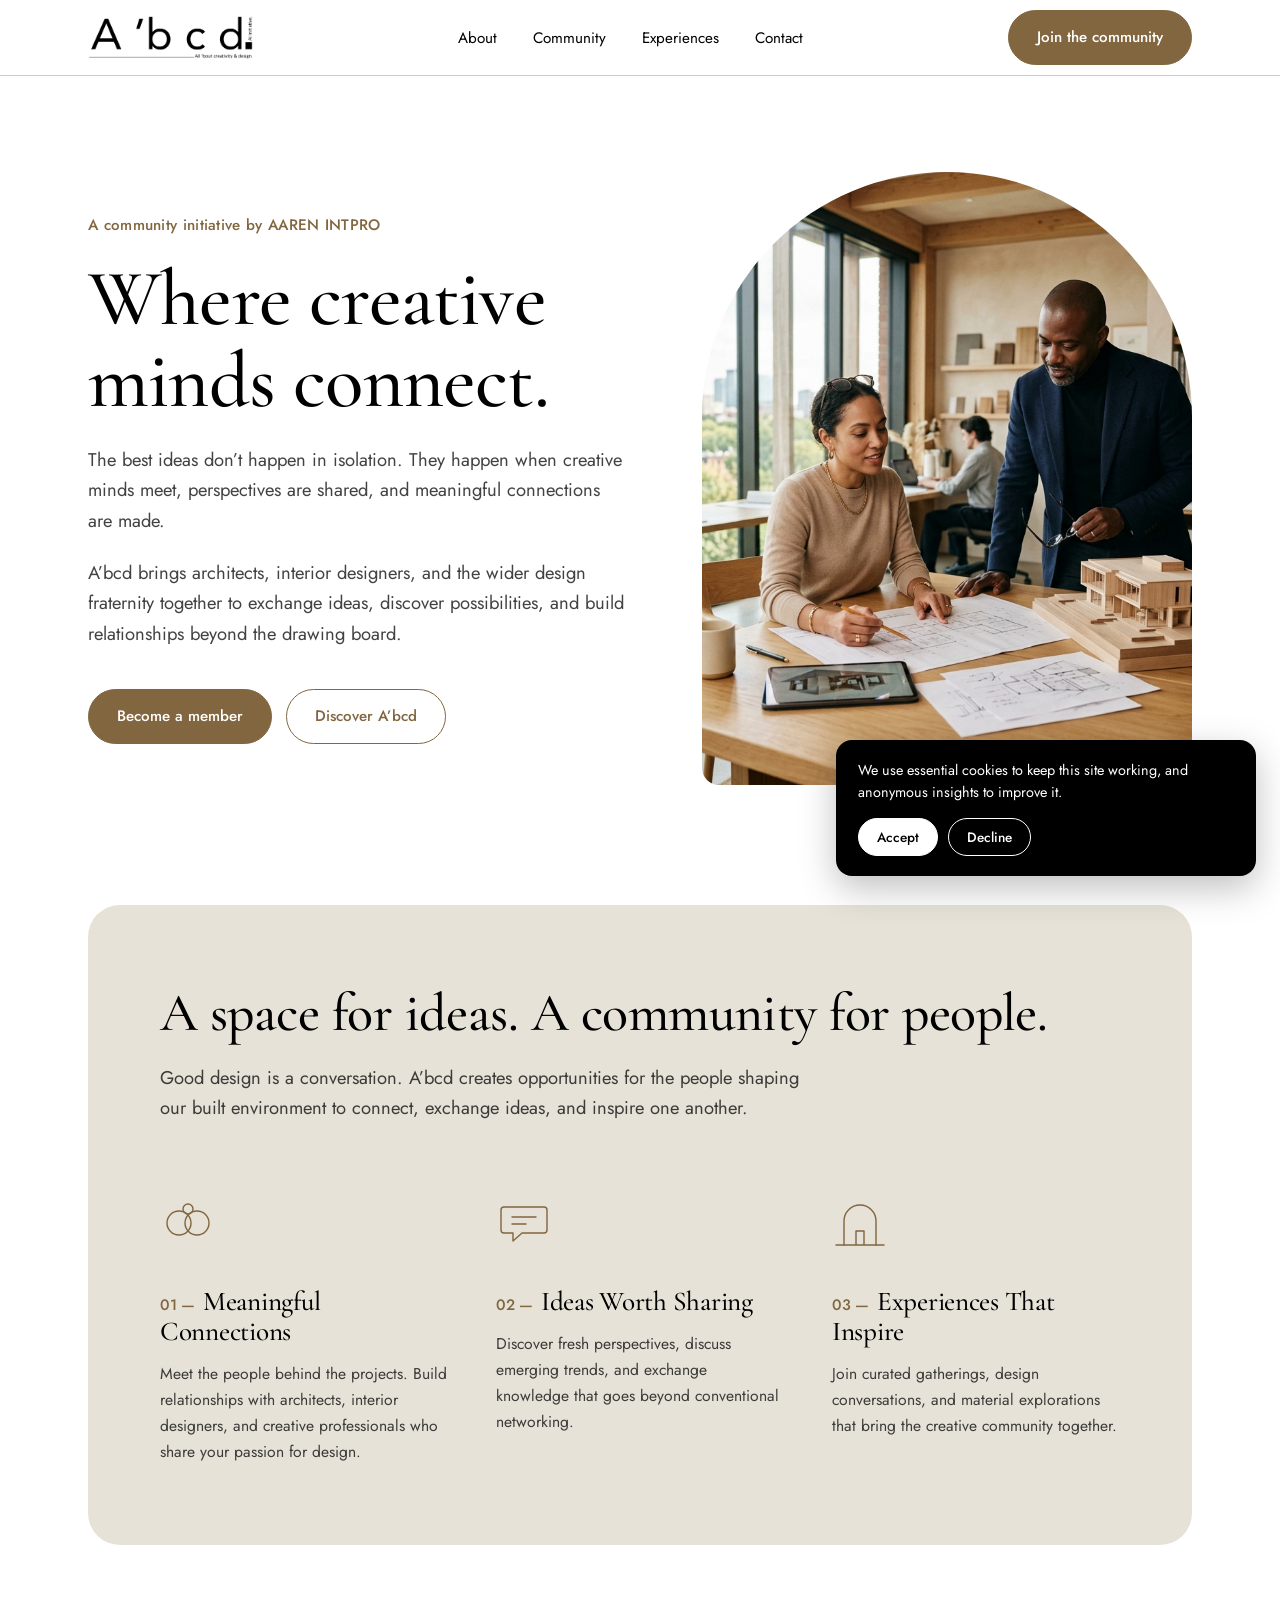
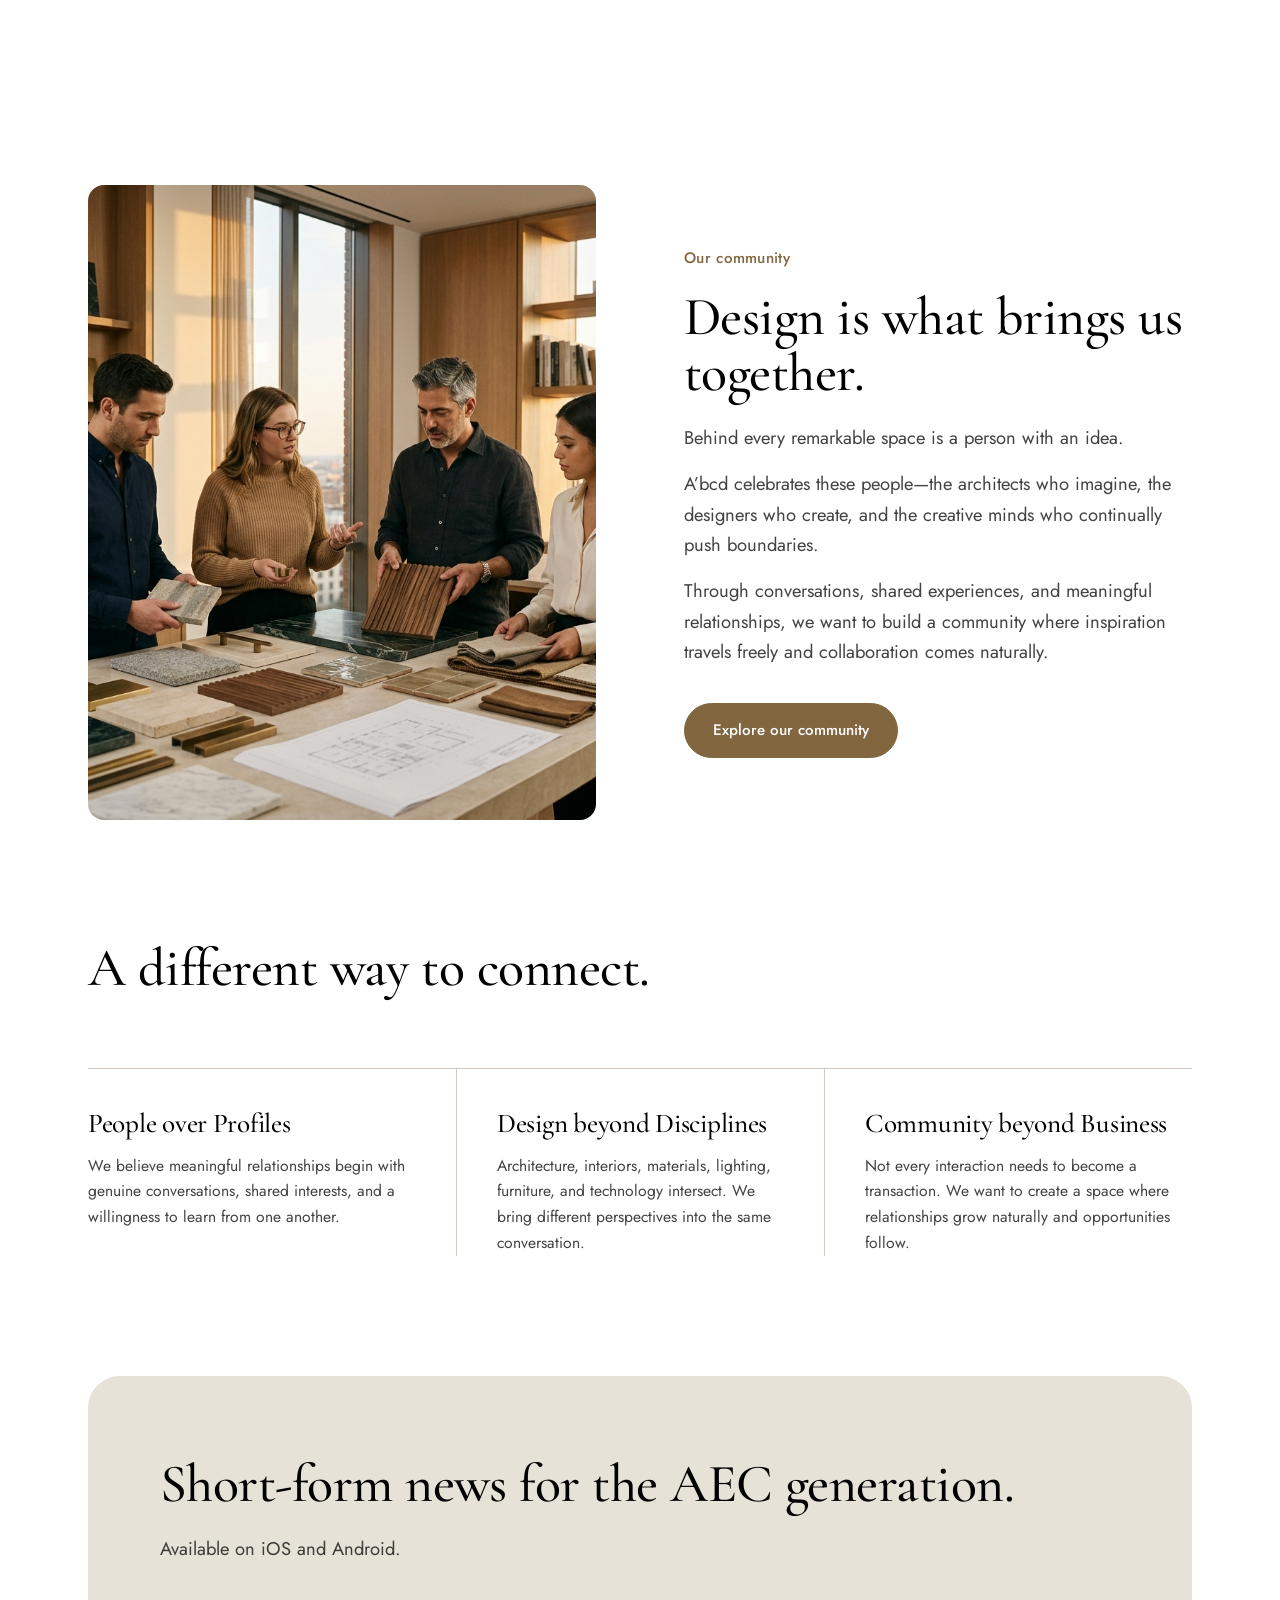
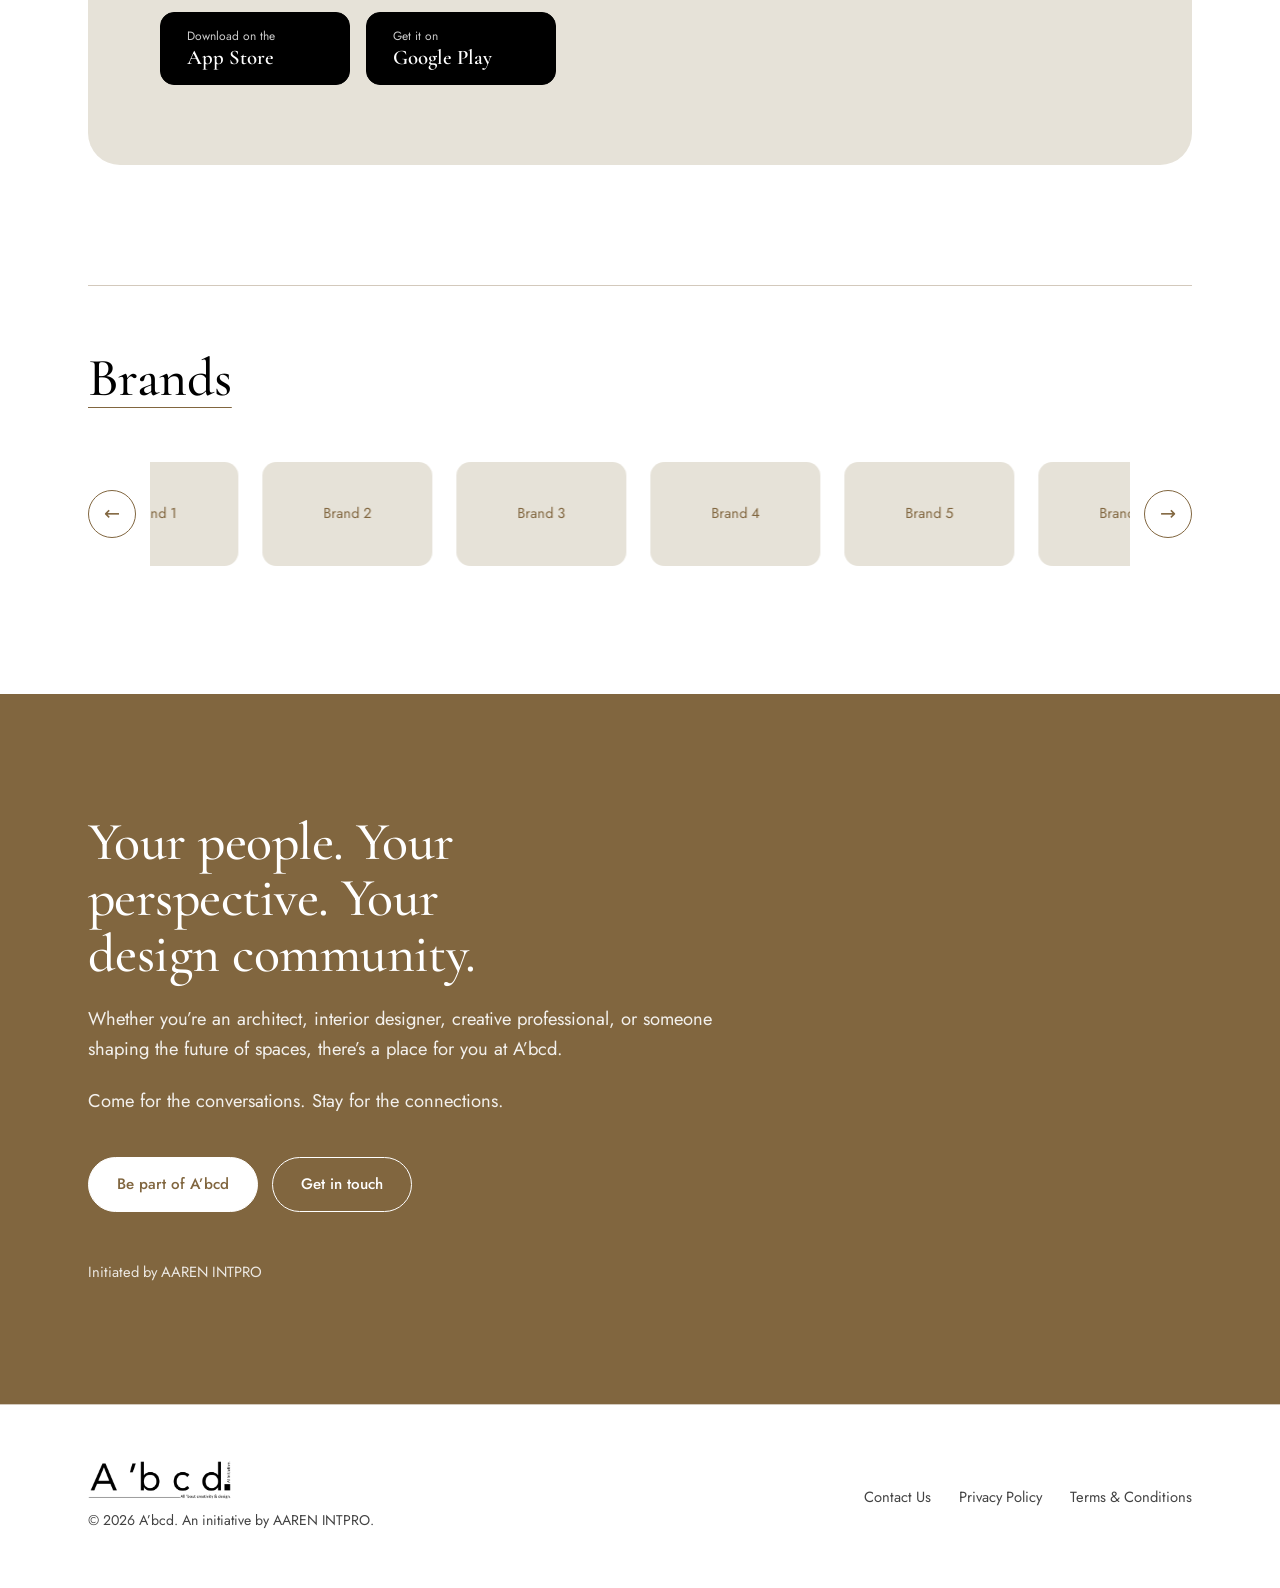
==== commit 513009a0: "fix: remove Automobile label from Brands section" ====
--- a/index.html
+++ b/index.html
@@ -322,7 +322,6 @@
     <div class="wrap">
       <div class="brands-head">
         <h2>Brands</h2>
-        <span>Automobile</span>
       </div>
       <div class="carousel">
         <button class="arrow" id="prev" aria-label="Previous brands">&#8592;</button>
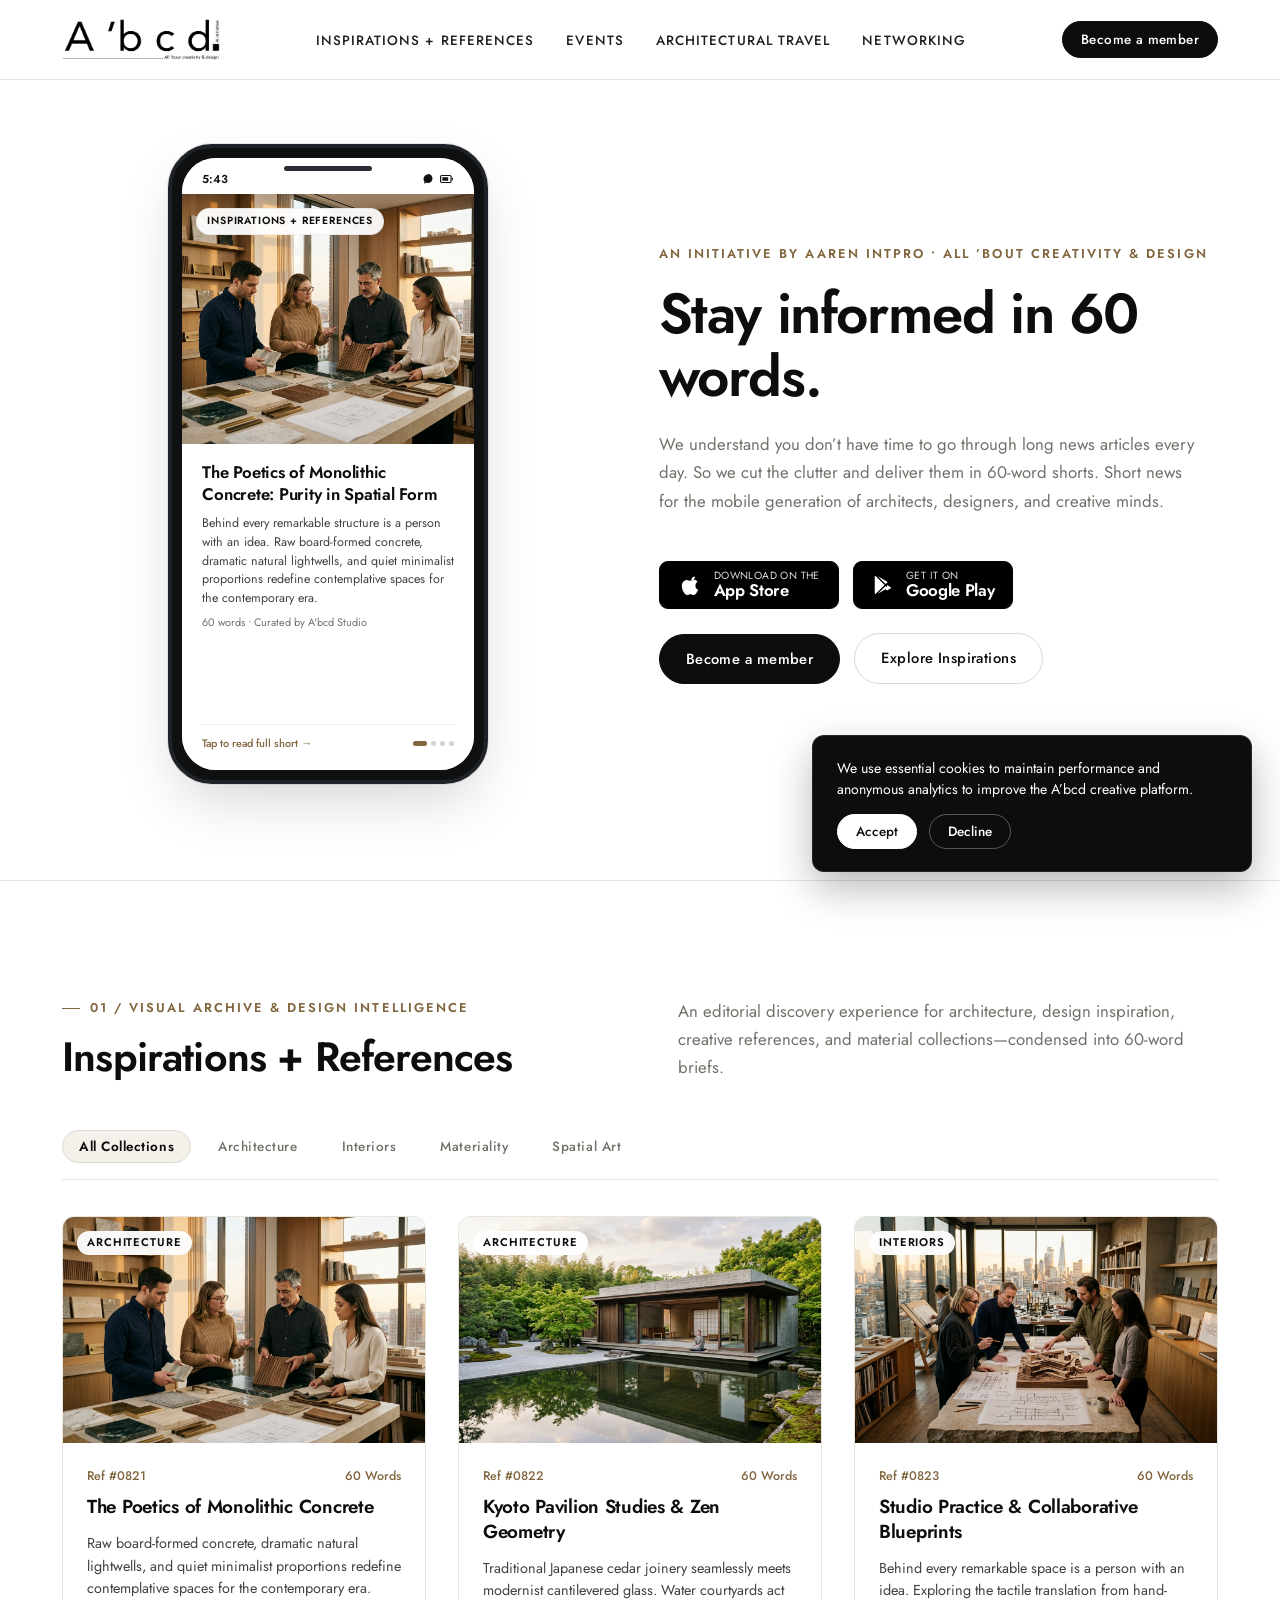
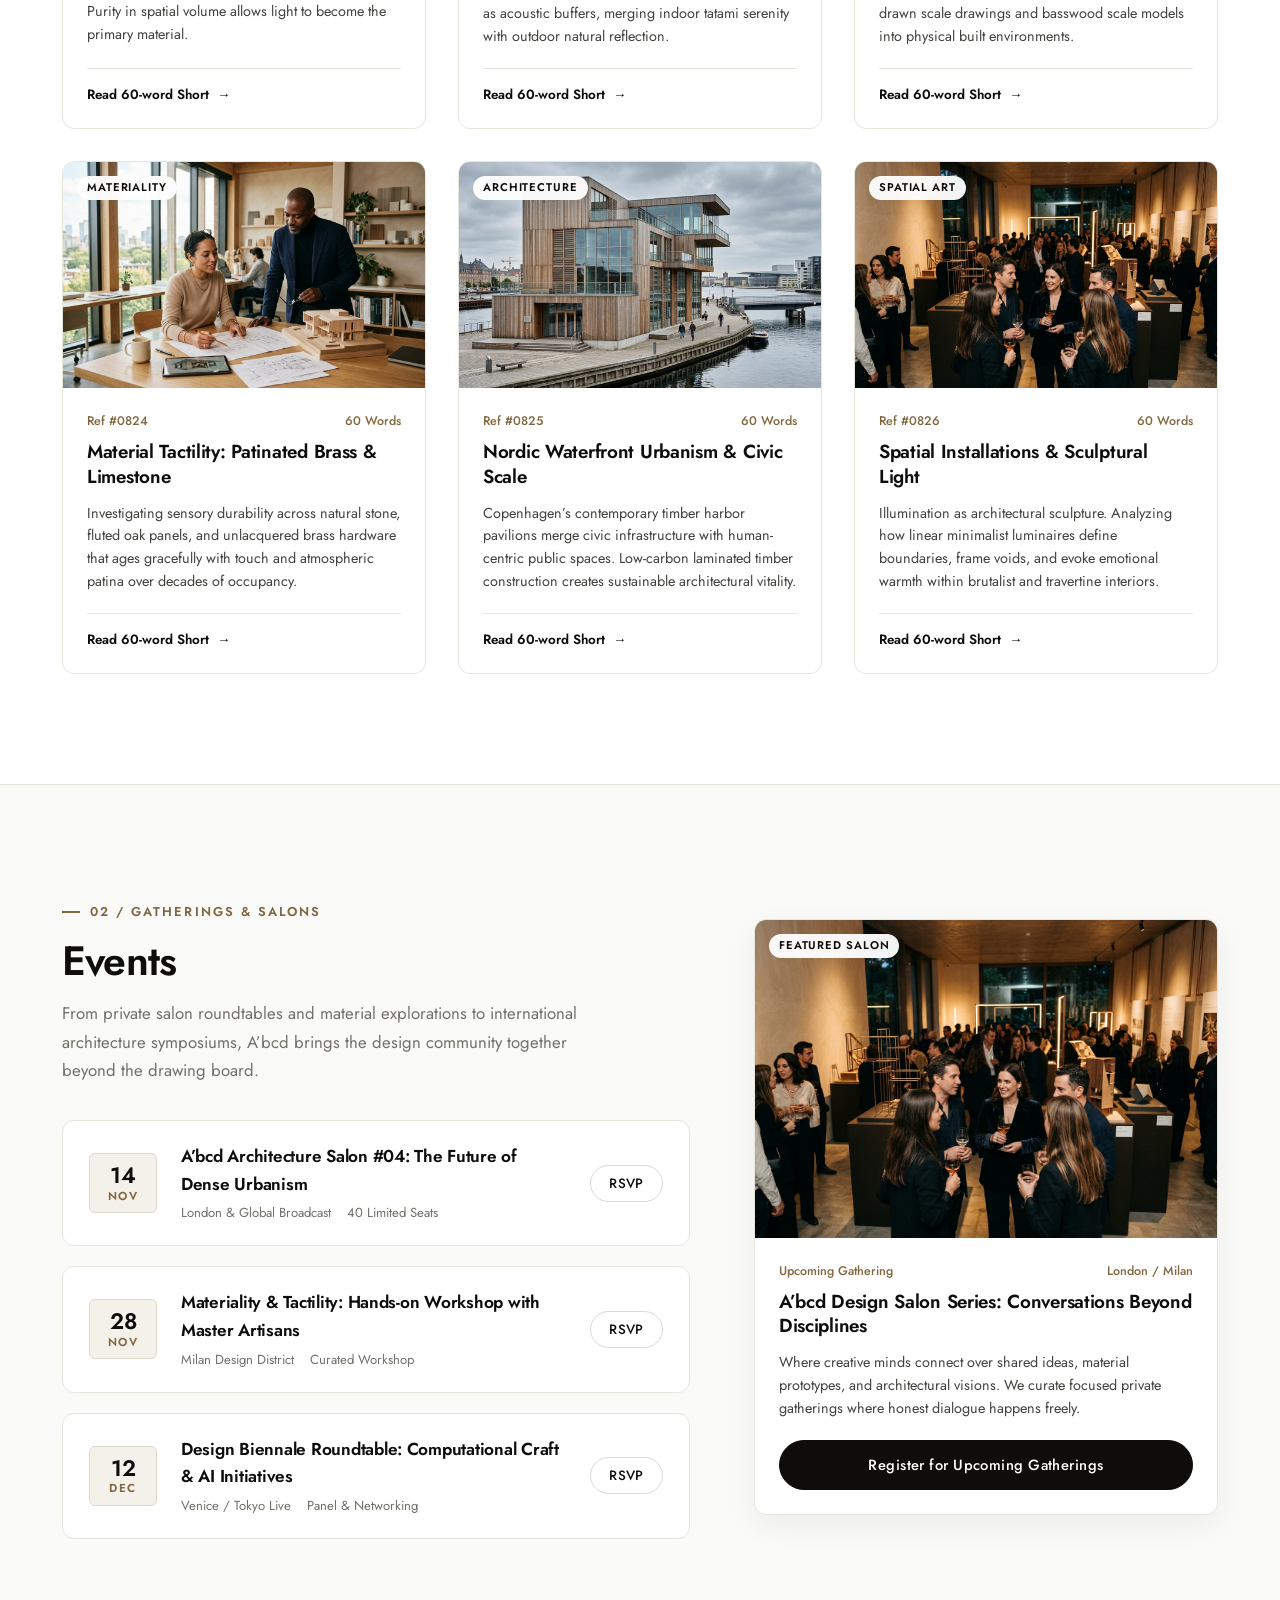
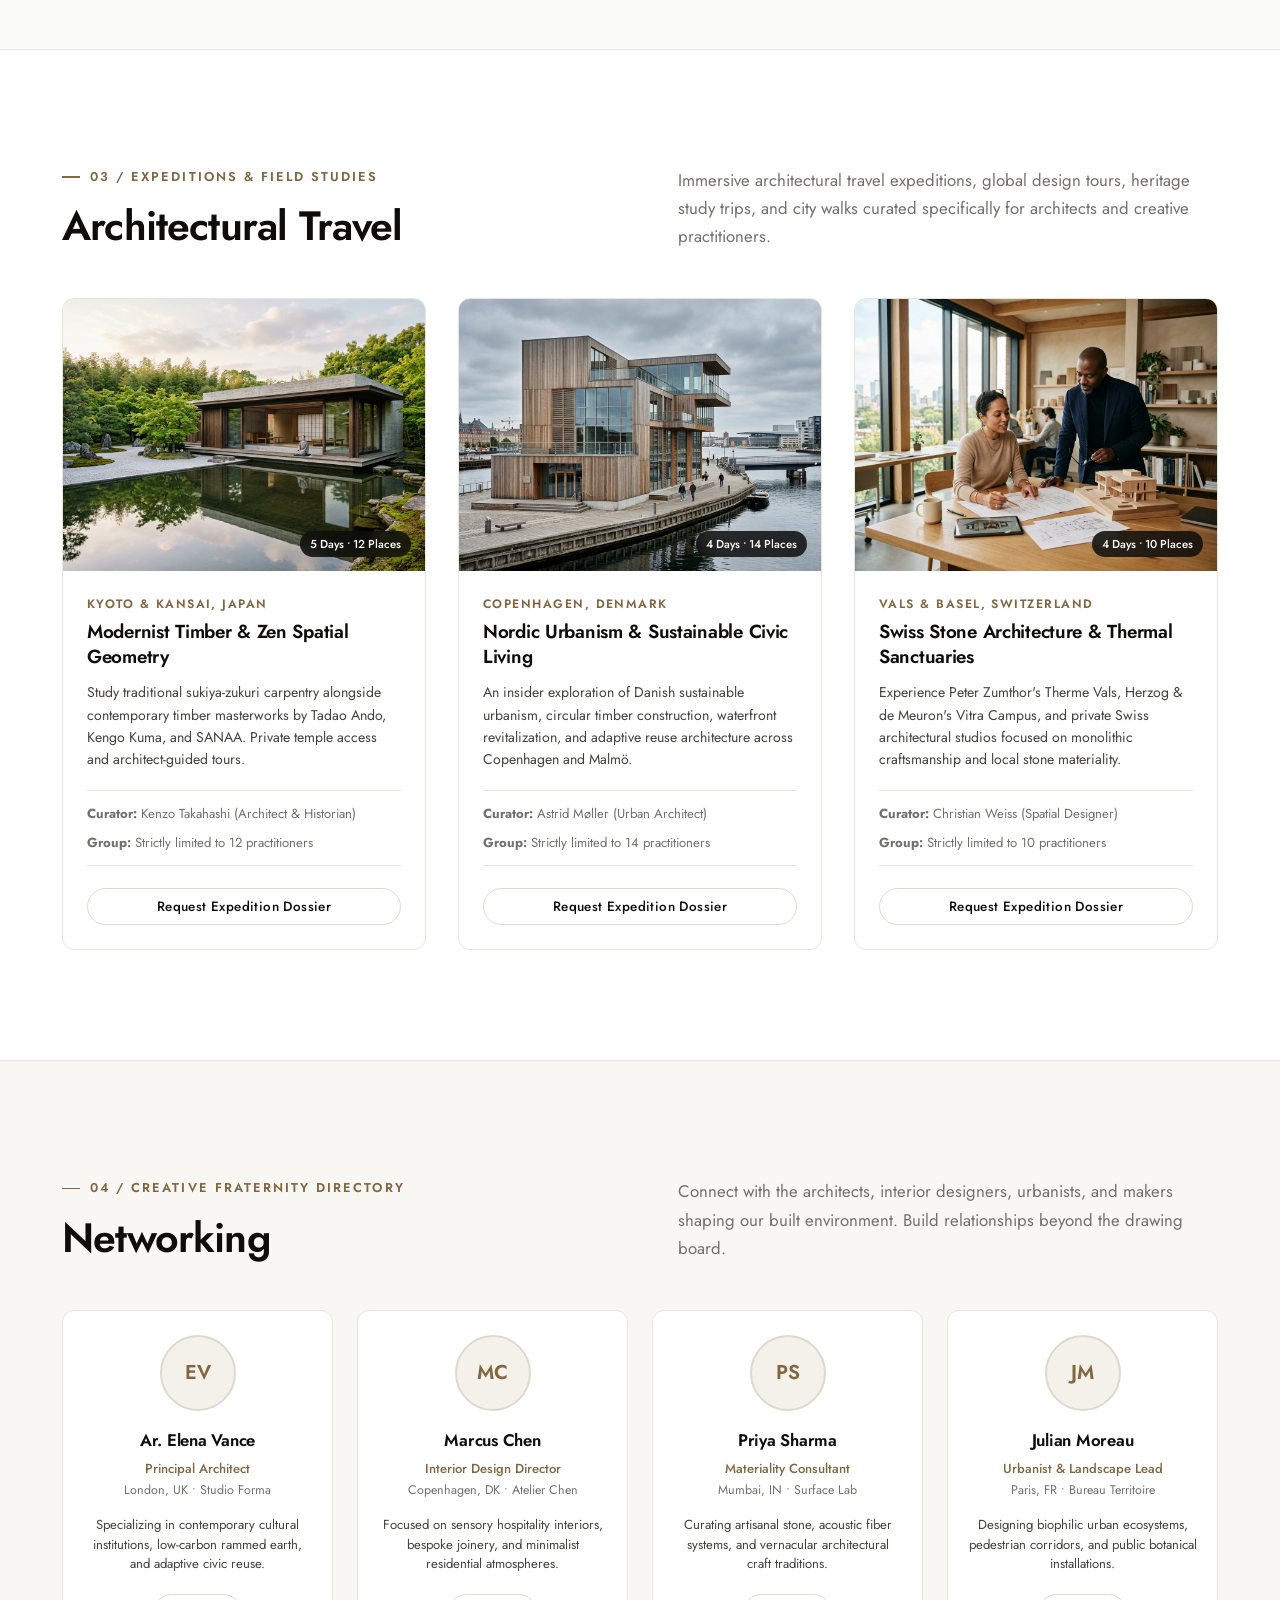
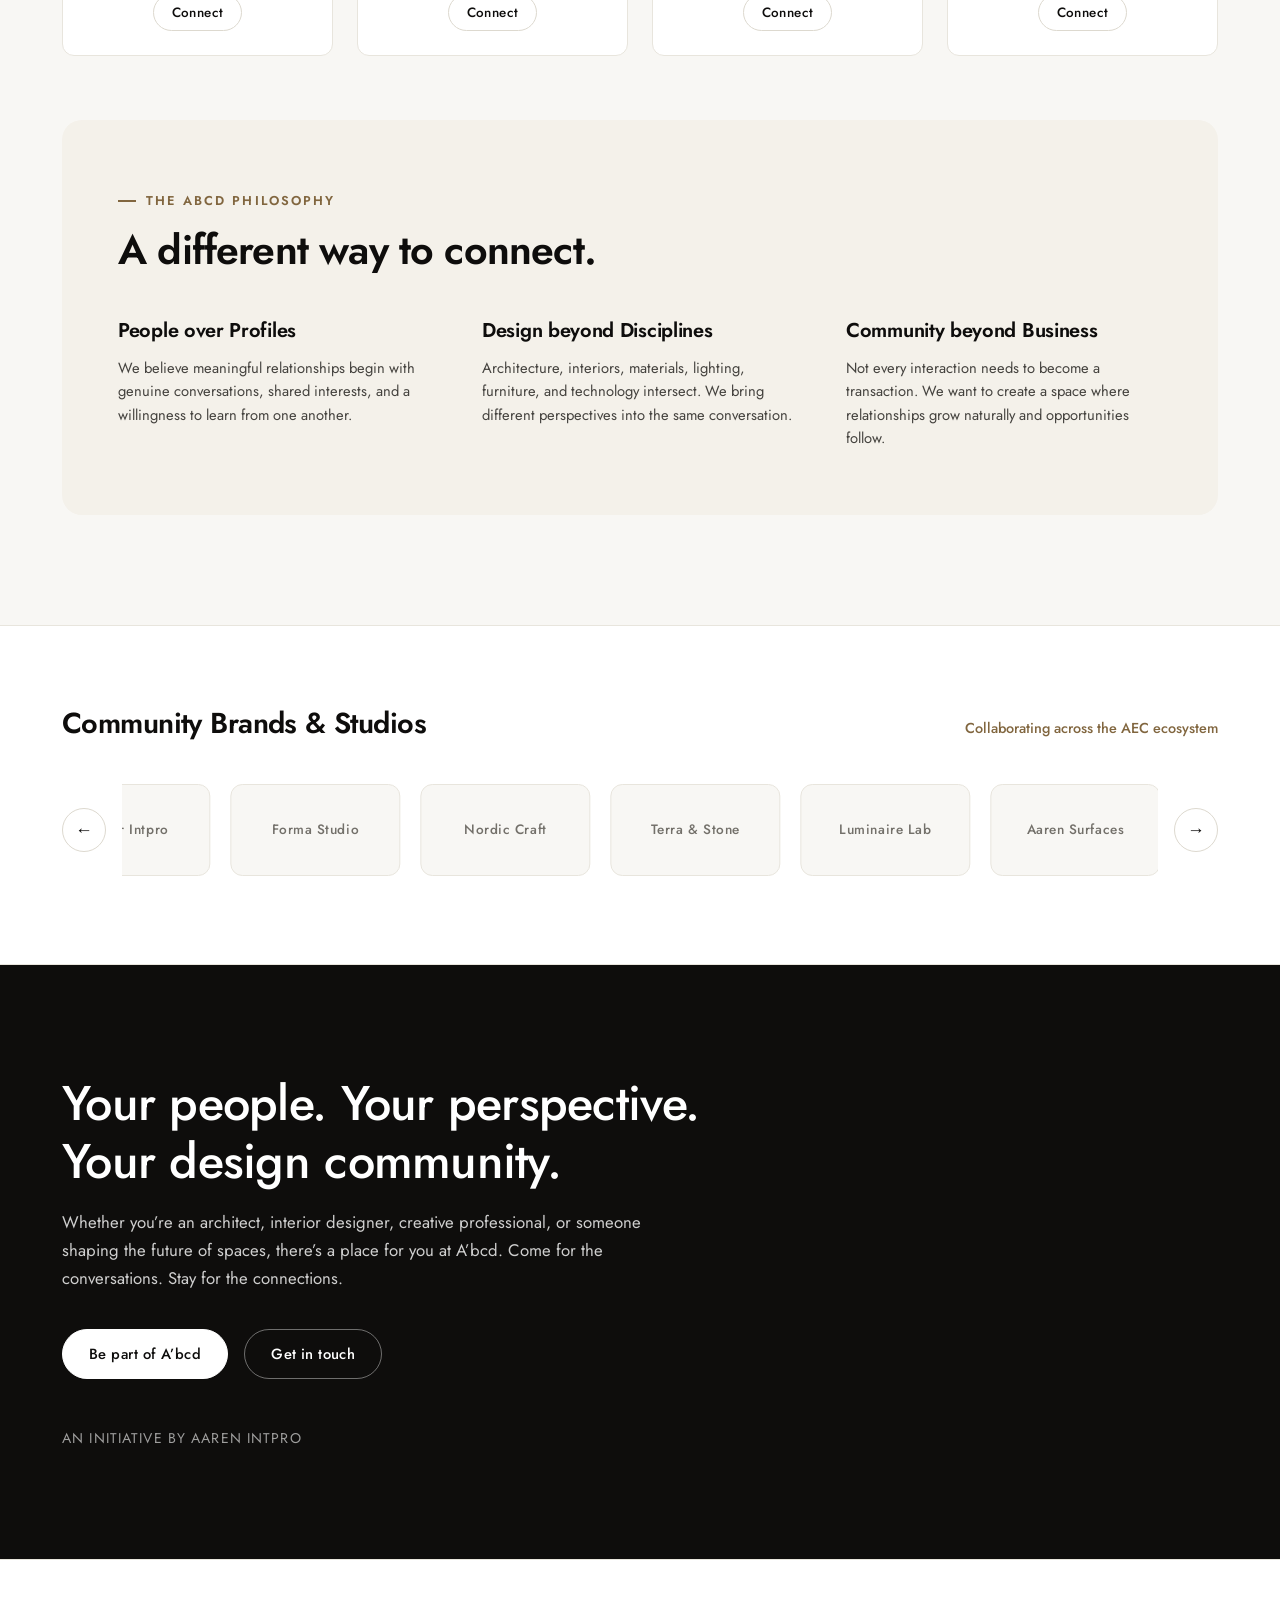
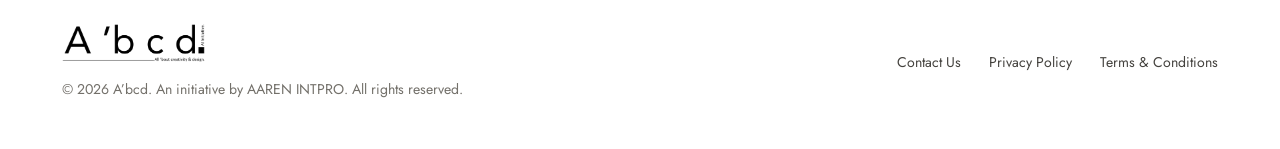
==== commit 06a08dbe: "feat: add presentation assets, slide layouts, and capture script for app presentation" ====
--- a/index.html
+++ b/index.html
@@ -1,627 +1,757 @@
 <!DOCTYPE html>
 <html lang="en">
 <head>
-<meta charset="UTF-8">
-<meta name="viewport" content="width=device-width, initial-scale=1">
-<title>A’bcd — all ’bout creativity and designs | An initiative by AAREN INTPRO</title>
-<meta name="description" content="A’bcd brings architects, interior designers and the wider design fraternity together to exchange ideas and build relationships beyond the drawing board.">
-<link rel="icon" type="image/png" href="favicon.png">
-<link rel="apple-touch-icon" href="favicon.png">
-<link rel="preconnect" href="https://fonts.googleapis.com">
-<link rel="preconnect" href="https://fonts.gstatic.com" crossorigin>
-<link href="https://fonts.googleapis.com/css2?family=Cormorant+Garamond:ital,wght@0,400;0,500;0,600;1,500&family=Jost:wght@300;400;500;600&display=swap" rel="stylesheet">
-<style>
-/* Aaren brand colour palette */
-:root{
-  --bronze:#81663F;
-  --ivory:#E6E2D8;
-  --white:#FFFFFF;
-  --black:#000000;
-  --ink-soft:rgba(0,0,0,.74);
-  --rule:rgba(129,102,63,.35);
-  --nav-h:76px;
-  --serif:'Cormorant Garamond',Georgia,'Times New Roman',serif;
-  --sans:'Jost',system-ui,-apple-system,'Segoe UI',sans-serif;
-}
-*{box-sizing:border-box;margin:0;padding:0}
-html{scroll-behavior:smooth;scroll-padding-top:var(--nav-h)}
-body{font-family:var(--sans);font-weight:400;font-size:17px;line-height:1.65;color:var(--black);background:var(--white);-webkit-font-smoothing:antialiased}
-img{display:block;max-width:100%}
-a{color:inherit}
-button{font:inherit}
-:focus-visible{outline:2px solid var(--bronze);outline-offset:4px}
-.wrap{max-width:1160px;margin:0 auto;padding:0 28px}
-h1,h2,h3{font-family:var(--serif);font-weight:500;line-height:1.04;letter-spacing:-.01em}
-h1{font-size:clamp(3.1rem,6.2vw,5.4rem)}
-h2{font-size:clamp(2.4rem,4.2vw,3.6rem)}
-h3{font-size:1.7rem;line-height:1.1}
-p{max-width:62ch}
-.intro{color:var(--bronze);font-size:.95rem;font-weight:500;letter-spacing:.02em}
-.body-lg{font-size:1.15rem;color:var(--ink-soft);margin-top:22px}
-.sec{padding:120px 0}
-
-/* buttons */
-.btn{display:inline-flex;align-items:center;justify-content:center;gap:8px;border-radius:999px;padding:14px 28px;font-weight:500;font-size:.95rem;text-decoration:none;border:1.5px solid var(--bronze);background:var(--bronze);color:var(--white);cursor:pointer;transition:background .2s,color .2s}
-.btn:hover{background:#6c5434;border-color:#6c5434}
-.btn.line{background:transparent;color:var(--bronze)}
-.btn.line:hover{background:var(--bronze);color:var(--white)}
-
-/* header */
-header{position:fixed;top:0;left:0;right:0;height:var(--nav-h);background:rgba(255,255,255,.96);backdrop-filter:blur(6px);-webkit-backdrop-filter:blur(6px);border-bottom:1px solid var(--rule);z-index:50}
-header .wrap{height:100%;display:flex;align-items:center;justify-content:space-between;gap:24px}
-.logo{text-decoration:none;display:inline-flex;align-items:center;line-height:1;transition:opacity .2s ease}
-.logo:hover{opacity:.85}
-.logo-img{height:44px;width:auto;max-width:185px;object-fit:contain;display:block}
-nav ul{list-style:none;display:flex;gap:36px}
-nav a{text-decoration:none;font-size:.95rem;font-weight:400;padding:6px 0;border-bottom:1px solid transparent;transition:border-color .2s,color .2s}
-nav a:hover,nav a.active{border-color:var(--bronze);color:var(--bronze)}
-.menu-btn{display:none;background:none;border:1px solid var(--bronze);color:var(--bronze);border-radius:999px;padding:8px 18px;font-size:.9rem;cursor:pointer}
-
-/* hero */
-.hero{padding-top:calc(var(--nav-h) + 96px);padding-bottom:120px}
-.hero .grid{display:grid;grid-template-columns:1.05fr .95fr;gap:72px;align-items:center}
-.hero .body-lg{max-width:52ch}
-.hero .actions{display:flex;flex-wrap:wrap;gap:14px;margin-top:40px}
-.arch{background:var(--bronze);border-radius:260px 260px 18px 18px;overflow:hidden;aspect-ratio:4/5}
-.arch img{width:100%;height:100%;object-fit:cover}
-
-/* feature blocks */
-.panel{background:var(--ivory);border-radius:32px;padding:80px 72px}
-.features{display:grid;grid-template-columns:repeat(3,1fr);gap:48px;margin-top:72px}
-.feature svg{width:56px;height:56px;stroke:var(--bronze);fill:none;stroke-width:1.4;stroke-linecap:round;stroke-linejoin:round;margin-bottom:28px}
-.feature h3 .n{color:var(--bronze);font-family:var(--sans);font-size:.95rem;font-weight:500;margin-right:8px;vertical-align:middle}
-.feature p{color:var(--ink-soft);margin-top:14px;font-size:.98rem}
-
-/* large image section */
-.story{display:grid;grid-template-columns:1fr 1fr;gap:88px;align-items:center}
-.story .photo{border-radius:16px;overflow:hidden;aspect-ratio:4/5;background:var(--ivory)}
-.story .photo img{width:100%;height:100%;object-fit:cover}
-.story h2{margin-top:18px}
-.story .body-lg+.body-lg{margin-top:16px}
-.story .btn{margin-top:36px}
-
-/* credibility / values */
-.values{display:grid;grid-template-columns:repeat(3,1fr);gap:0;margin-top:72px}
-.values div{padding:40px 40px 0 0;border-top:1px solid var(--rule)}
-.values div+div{padding-left:40px;border-left:1px solid var(--rule)}
-.values div:last-child{padding-right:0}
-.values p{color:var(--ink-soft);margin-top:14px;font-size:.98rem}
-
-/* app block */
-.app .panel{display:flex;flex-direction:column;gap:48px;min-height:380px;justify-content:space-between}
-.app .stores{display:flex;flex-wrap:wrap;gap:16px}
-.store{display:flex;flex-direction:column;min-width:190px;padding:14px 26px;border-radius:14px;background:var(--black);color:var(--white);text-decoration:none;border:1px solid var(--black);transition:background .2s,color .2s}
-.store:hover{background:var(--white);color:var(--black)}
-.store small{font-size:.75rem;opacity:.8}
-.store b{font-family:var(--serif);font-weight:600;font-size:1.3rem;line-height:1.1}
-
-/* brands carousel */
-.brands{padding-top:0}
-.brands-head{display:flex;align-items:baseline;justify-content:space-between;gap:20px;flex-wrap:wrap;padding-top:64px;border-top:1px solid var(--rule)}
-.brands-head h2{text-decoration:underline;text-decoration-color:var(--bronze);text-decoration-thickness:1px;text-underline-offset:12px}
-.brands-head span{color:var(--bronze);font-size:1rem}
-.carousel{display:flex;align-items:center;gap:14px;margin-top:48px}
-.arrow{flex:none;width:48px;height:48px;border-radius:50%;border:1px solid var(--bronze);background:transparent;color:var(--bronze);font-size:1.2rem;cursor:pointer;transition:background .2s,color .2s}
-.arrow:hover{background:var(--bronze);color:var(--white)}
-.viewport{overflow:hidden;flex:1;padding:8px 0}
-.track{display:flex;gap:24px;width:max-content;will-change:transform}
-.logo-box{width:170px;height:104px;border-radius:14px;background:var(--ivory);display:grid;place-items:center;color:var(--bronze);font-size:.9rem;overflow:hidden;flex-shrink:0}
-.logo-box img{max-width:78%;max-height:70%;object-fit:contain}
-
-/* final CTA */
-.final{background:var(--bronze);color:var(--white);padding:120px 0}
-.final h2{max-width:18ch}
-.final .body-lg{color:rgba(255,255,255,.9)}
-.final .actions{display:flex;flex-wrap:wrap;gap:14px;margin-top:40px}
-.final .btn{background:var(--white);color:var(--bronze);border-color:var(--white)}
-.final .btn:hover{background:var(--ivory);border-color:var(--ivory)}
-.final .btn.line{background:transparent;color:var(--white);border-color:var(--white)}
-.final .btn.line:hover{background:var(--white);color:var(--bronze)}
-.final .initiated{margin-top:48px;font-size:.92rem;color:rgba(255,255,255,.85)}
-
-/* footer */
-footer{padding:56px 0;border-top:1px solid var(--rule);font-size:.92rem;color:var(--ink-soft)}
-footer .wrap{display:flex;justify-content:space-between;align-items:center;gap:28px;flex-wrap:wrap}
-footer .brand{display:flex;flex-direction:column;gap:10px}
-footer .footer-logo{display:inline-block;text-decoration:none;transition:opacity .2s ease}
-footer .footer-logo:hover{opacity:.85}
-footer .footer-logo-img{height:38px;width:auto;max-width:160px;object-fit:contain;display:block}
-footer .footer-copy{margin:0;font-size:.88rem;color:var(--ink-soft)}
-footer ul{list-style:none;display:flex;gap:28px;flex-wrap:wrap}
-footer button{background:none;border:0;color:inherit;cursor:pointer;padding:0;text-decoration:none}
-footer button:hover{color:var(--bronze);text-decoration:underline}
-
-/* dialogs */
-dialog{border:1px solid var(--rule);border-radius:24px;background:var(--white);color:var(--black);padding:40px;width:min(560px,92vw);max-height:90vh;box-sizing:border-box;position:fixed;top:50%;left:50%;transform:translate(-50%,-50%);margin:0}
-dialog::backdrop{background:rgba(0,0,0,.45)}
-dialog h3{font-size:2rem;margin-bottom:8px}
-dialog h4{font-family:var(--serif);font-size:1.25rem;font-weight:500;margin-top:20px}
-dialog p{margin-top:6px;color:var(--ink-soft);font-size:.98rem}
-dialog .x{position:absolute;top:16px;right:20px;background:none;border:0;color:var(--black);font-size:1.7rem;cursor:pointer;line-height:1}
-form{display:grid;gap:16px;margin-top:22px}
-label{display:grid;gap:6px;font-size:.9rem;font-weight:500}
-input,select,textarea{font:400 1rem var(--sans);padding:11px 14px;border:1px solid var(--rule);border-radius:10px;background:var(--white);color:var(--black)}
-input:focus,select:focus,textarea:focus{outline:2px solid var(--bronze);outline-offset:0;border-color:transparent}
-form .btn{justify-self:start;margin-top:4px}
-.ok{display:none;padding:14px 16px;border-radius:10px;background:var(--ivory);color:var(--black);font-size:.95rem}
-
-/* cookie notice */
-#cookie{position:fixed;right:24px;bottom:24px;max-width:420px;background:var(--black);color:var(--white);padding:20px 22px;border-radius:16px;z-index:60;font-size:.9rem;line-height:1.5;box-shadow:0 12px 36px rgba(0,0,0,.25)}
-#cookie .row{display:flex;gap:10px;margin-top:14px}
-#cookie button{border-radius:999px;padding:8px 18px;font-size:.85rem;font-weight:500;cursor:pointer;border:1px solid var(--white);background:transparent;color:var(--white)}
-#cookie button.y{background:var(--white);color:var(--black)}
-
-/* responsive layout */
-@media (max-width:980px){
-  .hero .grid,.story{grid-template-columns:1fr;gap:56px}
-  .arch{max-width:520px}
-  .story .photo{aspect-ratio:4/3}
-  .features{grid-template-columns:1fr;gap:44px}
-  .values{grid-template-columns:1fr}
-  .values div,.values div+div{padding:32px 0 0;border-left:0}
-  .values div+div{margin-top:32px}
-  .panel{padding:56px 36px}
-  nav{display:none}
-  nav.open{display:block;position:absolute;top:var(--nav-h);left:0;right:0;background:var(--white);border-bottom:1px solid var(--rule)}
-  nav.open ul{flex-direction:column;gap:0;padding:8px 28px 18px}
-  nav.open a{display:block;padding:14px 0;border-bottom:1px solid var(--rule)}
-  .menu-btn{display:block}
-  header .join{display:none}
-}
-@media (max-width:600px){
-  .wrap{padding:0 20px}
-  .sec{padding:88px 0}
-  .hero{padding-bottom:88px}
-  .panel{padding:44px 24px;border-radius:24px}
-  .logo-img{height:34px;max-width:145px}
-  .logo-box{width:130px;height:84px}
-  .arrow{width:40px;height:40px}
-  .store{min-width:0;flex:1}
-  #cookie{left:16px;right:16px;bottom:16px;max-width:none}
-}
-@media (max-width:375px){
-  .wrap{padding:0 16px}
-  .btn{padding:12px 20px;font-size:.9rem}
-}
-@media (prefers-reduced-motion:reduce){
-  html{scroll-behavior:auto}
-}
-</style>
+  <meta charset="UTF-8">
+  <meta name="viewport" content="width=device-width, initial-scale=1.0">
+  <title>A’bcd — all ’bout creativity &amp; design | An initiative by AAREN INTPRO</title>
+  <meta name="description" content="A’bcd brings architects, interior designers, and the wider creative fraternity together to discover curated 60-word design intelligence, inspirations, events, architectural travel, and networking.">
+  
+  <!-- Favicons -->
+  <link rel="icon" type="image/png" href="favicon.png">
+  <link rel="apple-touch-icon" href="favicon.png">
+
+  <!-- Google Fonts: Jost (Contemporary Sans) & Cormorant Garamond (Editorial Display) -->
+  <link rel="preconnect" href="https://fonts.googleapis.com">
+  <link rel="preconnect" href="https://fonts.gstatic.com" crossorigin>
+  <link href="https://fonts.googleapis.com/css2?family=Cormorant+Garamond:ital,wght@0,400;0,500;0,600;1,400;1,500&family=Jost:wght@300;400;500;600;700&display=swap" rel="stylesheet">
+
+  <!-- Main Design System Stylesheet -->
+  <link rel="stylesheet" href="style.css">
 </head>
 <body>
 
-<header>
-  <div class="wrap">
-    <a class="logo" href="#top" aria-label="A’bcd home">
-      <img src="logo.png" alt="A’bcd — all ’bout creativity &amp; design" class="logo-img" width="165" height="44">
-    </a>
-    <nav id="nav" aria-label="Main Navigation">
-      <ul>
-        <li><a href="#about">About</a></li>
-        <li><a href="#community">Community</a></li>
-        <li><a href="#experiences">Experiences</a></li>
-        <li><a href="#contact">Contact</a></li>
+  <!-- ==========================================================================
+       Sticky Header with Presentation Branding & 4 Main Navigation Categories
+       ========================================================================== -->
+  <header class="site-header">
+    <div class="container header-container">
+      <!-- ABCD Wordmark & Tagline -->
+      <a href="#hero" class="brand-link" aria-label="A’bcd — All ’bout creativity &amp; design Home">
+        <img src="logo.png" alt="A’bcd — all ’bout creativity &amp; design" class="brand-logo-image" width="165" height="44">
+      </a>
+
+      <!-- 4 Core Navigation Categories from Presentation -->
+      <nav class="main-nav" id="mainNav" aria-label="Main Navigation">
+        <ul class="nav-list">
+          <li><a href="#inspirations" class="nav-link">Inspirations + References</a></li>
+          <li><a href="#events" class="nav-link">Events</a></li>
+          <li><a href="#travel" class="nav-link">Architectural Travel</a></li>
+          <li><a href="#networking" class="nav-link">Networking</a></li>
+        </ul>
+      </nav>
+
+      <!-- Action Button & Mobile Drawer Toggle -->
+      <div class="header-actions">
+        <button class="btn btn-primary btn-sm" data-open="joinDlg">Become a member</button>
+        <button class="menu-toggle" id="menuToggle" aria-expanded="false" aria-controls="mainNav" aria-label="Toggle navigation menu">
+          <span></span>
+          <span></span>
+          <span></span>
+        </button>
+      </div>
+    </div>
+  </header>
+
+  <main>
+    <!-- ==========================================================================
+         Hero Section (Slide 1 & 2 Composition): 60-Word Card Phone Mockup + Editorial
+         ========================================================================== -->
+    <section class="hero-section" id="hero">
+      <div class="container hero-grid">
+        
+        <!-- Left: Interactive Smartphone Mockup showing 60-word Short Card -->
+        <div class="phone-mockup-wrapper">
+          <div class="phone-mockup">
+            <div class="phone-screen">
+              <!-- Mobile Status Bar -->
+              <div class="phone-status-bar">
+                <span>5:43</span>
+                <div class="phone-status-icons">
+                  <svg width="12" height="12" viewBox="0 0 24 24" fill="currentColor"><path d="M12 3c-4.97 0-9 4.03-9 9 0 2.12.74 4.07 1.97 5.61L4.35 19.4c-.39.39-.39 1.02 0 1.41.39.39 1.02.39 1.41 0l1.9-1.9C9.28 19.57 10.59 20 12 20c4.97 0 9-4.03 9-9s-4.03-9-9-9z"/></svg>
+                  <svg width="14" height="10" viewBox="0 0 24 16" fill="currentColor"><rect x="1" y="2" width="18" height="12" rx="2" stroke="currentColor" stroke-width="2" fill="none"/><rect x="4" y="5" width="10" height="6" fill="currentColor"/><path d="M21 6v4" stroke="currentColor" stroke-width="2"/></svg>
+                </div>
+              </div>
+
+              <!-- Live Card Container -->
+              <div class="phone-card" id="phoneLiveCard" title="Tap to read full piece">
+                <div class="phone-card-media">
+                  <img src="images/material-library.jpg" alt="Architecture card" class="phone-card-img" id="phoneCardImg">
+                  <span class="phone-card-badge" id="phoneCardBadge">Inspirations + References</span>
+                </div>
+                <div class="phone-card-body">
+                  <div>
+                    <h4 class="phone-card-headline" id="phoneCardHeadline">The Poetics of Monolithic Concrete: Purity in Spatial Form</h4>
+                    <p class="phone-card-text" id="phoneCardText">Behind every remarkable structure is a person with an idea. Raw board-formed concrete, dramatic natural lightwells, and quiet minimalist proportions redefine contemplative spaces for the contemporary era.</p>
+                    <p class="phone-card-meta" id="phoneCardMeta">60 words • Curated by A'bcd Studio</p>
+                  </div>
+                  <div class="phone-card-footer">
+                    <span class="phone-tap-prompt">Tap to read full short &rarr;</span>
+                    <div class="phone-swipe-indicator">
+                      <span class="phone-dot active" data-index="0"></span>
+                      <span class="phone-dot" data-index="1"></span>
+                      <span class="phone-dot" data-index="2"></span>
+                      <span class="phone-dot" data-index="3"></span>
+                    </div>
+                  </div>
+                </div>
+              </div>
+            </div>
+          </div>
+        </div>
+
+        <!-- Right: Editorial Presentation Copy & Official Store Badges -->
+        <div class="hero-copy">
+          <p class="hero-initiative">An initiative by AAREN INTPRO • All ’bout creativity &amp; design</p>
+          <h1 class="display-title hero-title">Stay informed in 60 words.</h1>
+          <p class="lead-body hero-description">
+            We understand you don’t have time to go through long news articles every day. So we cut the clutter and deliver them in 60-word shorts. Short news for the mobile generation of architects, designers, and creative minds.
+          </p>
+
+          <!-- Presentation App Badges -->
+          <div class="store-badges">
+            <!-- App Store Badge -->
+            <a href="https://apps.apple.com" target="_blank" rel="noopener" class="store-badge" aria-label="Download on the App Store">
+              <svg width="24" height="24" viewBox="0 0 24 24">
+                <path d="M18.71 19.5c-.83 1.24-1.71 2.45-3.05 2.47-1.34.03-1.77-.79-3.29-.79-1.53 0-2 .77-3.27.82-1.31.05-2.3-1.32-3.14-2.53C4.25 17 2.94 12.45 4.7 9.39c.87-1.52 2.43-2.48 4.12-2.51 1.28-.02 2.5.87 3.29.87.78 0 2.26-1.07 3.81-.91.65.03 2.47.26 3.64 1.98-.09.06-2.17 1.28-2.15 3.81.03 3.02 2.65 4.03 2.68 4.04-.03.07-.42 1.44-1.38 2.83M15.97 6.37c.61-.75 1.04-1.8 0.92-2.87-.9.04-2.02.6-2.66 1.34-.56.64-1.05 1.71-.92 2.74 1.01.08 2.05-.46 2.66-1.21z"/>
+              </svg>
+              <div class="store-badge-text">
+                <span class="caption">Download on the</span>
+                <span class="store-name">App Store</span>
+              </div>
+            </a>
+
+            <!-- Google Play Badge -->
+            <a href="https://play.google.com/store" target="_blank" rel="noopener" class="store-badge" aria-label="Get it on Google Play">
+              <svg width="22" height="24" viewBox="0 0 24 24">
+                <path d="M3.609 1.814L13.792 12 3.61 22.186c-.37-.367-.61-.91-.61-1.554V3.368c0-.644.24-1.187.61-1.554zm11.24 11.243l2.25 2.25-10.742 6.138 8.492-8.388zm0-2.114L6.357 2.555l10.742 6.138-2.25 2.25zm1.536 1.057l3.666 2.095c.87.498.87 1.314 0 1.812l-3.666 2.095-2.023-2.023 2.023-1.979z"/>
+              </svg>
+              <div class="store-badge-text">
+                <span class="caption">GET IT ON</span>
+                <span class="store-name">Google Play</span>
+              </div>
+            </a>
+          </div>
+
+          <!-- Secondary Actions -->
+          <div class="hero-cta-group">
+            <button class="btn btn-primary" data-open="joinDlg">Become a member</button>
+            <a href="#inspirations" class="btn btn-outline">Explore Inspirations</a>
+          </div>
+        </div>
+
+      </div>
+    </section>
+
+    <hr class="section-divider">
+
+    <!-- ==========================================================================
+         Section 1: INSPIRATIONS + REFERENCES (Slide 2 Exact)
+         ========================================================================== -->
+    <section class="section-spacing" id="inspirations">
+      <div class="container">
+        
+        <div class="section-header-split">
+          <div>
+            <span class="category-eyebrow">01 / Visual Archive &amp; Design Intelligence</span>
+            <h2 class="section-title">Inspirations + References</h2>
+          </div>
+          <p class="lead-body">
+            An editorial discovery experience for architecture, design inspiration, creative references, and material collections—condensed into 60-word briefs.
+          </p>
+        </div>
+
+        <!-- Filter Bar -->
+        <div class="filter-bar" role="tablist" aria-label="Inspirations Filter">
+          <button class="filter-btn active" data-filter="all">All Collections</button>
+          <button class="filter-btn" data-filter="architecture">Architecture</button>
+          <button class="filter-btn" data-filter="interiors">Interiors</button>
+          <button class="filter-btn" data-filter="materiality">Materiality</button>
+          <button class="filter-btn" data-filter="spatial">Spatial Art</button>
+        </div>
+
+        <!-- Grid of 6 Editorial Cards -->
+        <div class="inspirations-grid">
+          
+          <!-- Card 1 -->
+          <article class="card-item" data-category="architecture">
+            <div class="card-media">
+              <img src="images/material-library.jpg" alt="Monolithic Concrete" loading="lazy">
+              <span class="card-tag">Architecture</span>
+            </div>
+            <div class="card-content">
+              <div class="card-meta-row">
+                <span>Ref #0821</span>
+                <span>60 Words</span>
+              </div>
+              <h3 class="card-title">The Poetics of Monolithic Concrete</h3>
+              <p class="card-excerpt">
+                Raw board-formed concrete, dramatic natural lightwells, and quiet minimalist proportions redefine contemplative spaces for the contemporary era. Purity in spatial volume allows light to become the primary material.
+              </p>
+              <button class="card-action" data-read-short>
+                Read 60-word Short <span>&rarr;</span>
+              </button>
+            </div>
+          </article>
+
+          <!-- Card 2 -->
+          <article class="card-item" data-category="architecture">
+            <div class="card-media">
+              <img src="images/travel_kyoto.jpg" alt="Kyoto Zen Pavilions" loading="lazy">
+              <span class="card-tag">Architecture</span>
+            </div>
+            <div class="card-content">
+              <div class="card-meta-row">
+                <span>Ref #0822</span>
+                <span>60 Words</span>
+              </div>
+              <h3 class="card-title">Kyoto Pavilion Studies &amp; Zen Geometry</h3>
+              <p class="card-excerpt">
+                Traditional Japanese cedar joinery seamlessly meets modernist cantilevered glass. Water courtyards act as acoustic buffers, merging indoor tatami serenity with outdoor natural reflection.
+              </p>
+              <button class="card-action" data-read-short>
+                Read 60-word Short <span>&rarr;</span>
+              </button>
+            </div>
+          </article>
+
+          <!-- Card 3 -->
+          <article class="card-item" data-category="interiors">
+            <div class="card-media">
+              <img src="about_vision.jpg" alt="Studio Practice" loading="lazy">
+              <span class="card-tag">Interiors</span>
+            </div>
+            <div class="card-content">
+              <div class="card-meta-row">
+                <span>Ref #0823</span>
+                <span>60 Words</span>
+              </div>
+              <h3 class="card-title">Studio Practice &amp; Collaborative Blueprints</h3>
+              <p class="card-excerpt">
+                Behind every remarkable space is a person with an idea. Exploring the tactile translation from hand-drawn scale drawings and basswood scale models into physical built environments.
+              </p>
+              <button class="card-action" data-read-short>
+                Read 60-word Short <span>&rarr;</span>
+              </button>
+            </div>
+          </article>
+
+          <!-- Card 4 -->
+          <article class="card-item" data-category="materiality">
+            <div class="card-media">
+              <img src="hero_collaboration.jpg" alt="Material Tactility" loading="lazy">
+              <span class="card-tag">Materiality</span>
+            </div>
+            <div class="card-content">
+              <div class="card-meta-row">
+                <span>Ref #0824</span>
+                <span>60 Words</span>
+              </div>
+              <h3 class="card-title">Material Tactility: Patinated Brass &amp; Limestone</h3>
+              <p class="card-excerpt">
+                Investigating sensory durability across natural stone, fluted oak panels, and unlacquered brass hardware that ages gracefully with touch and atmospheric patina over decades of occupancy.
+              </p>
+              <button class="card-action" data-read-short>
+                Read 60-word Short <span>&rarr;</span>
+              </button>
+            </div>
+          </article>
+
+          <!-- Card 5 -->
+          <article class="card-item" data-category="architecture">
+            <div class="card-media">
+              <img src="images/travel_nordic.jpg" alt="Nordic Waterfront Urbanism" loading="lazy">
+              <span class="card-tag">Architecture</span>
+            </div>
+            <div class="card-content">
+              <div class="card-meta-row">
+                <span>Ref #0825</span>
+                <span>60 Words</span>
+              </div>
+              <h3 class="card-title">Nordic Waterfront Urbanism &amp; Civic Scale</h3>
+              <p class="card-excerpt">
+                Copenhagen’s contemporary timber harbor pavilions merge civic infrastructure with human-centric public spaces. Low-carbon laminated timber construction creates sustainable architectural vitality.
+              </p>
+              <button class="card-action" data-read-short>
+                Read 60-word Short <span>&rarr;</span>
+              </button>
+            </div>
+          </article>
+
+          <!-- Card 6 -->
+          <article class="card-item" data-category="spatial">
+            <div class="card-media">
+              <img src="experiences_salon.jpg" alt="Spatial Salon Encounters" loading="lazy">
+              <span class="card-tag">Spatial Art</span>
+            </div>
+            <div class="card-content">
+              <div class="card-meta-row">
+                <span>Ref #0826</span>
+                <span>60 Words</span>
+              </div>
+              <h3 class="card-title">Spatial Installations &amp; Sculptural Light</h3>
+              <p class="card-excerpt">
+                Illumination as architectural sculpture. Analyzing how linear minimalist luminaires define boundaries, frame voids, and evoke emotional warmth within brutalist and travertine interiors.
+              </p>
+              <button class="card-action" data-read-short>
+                Read 60-word Short <span>&rarr;</span>
+              </button>
+            </div>
+          </article>
+
+        </div>
+
+      </div>
+    </section>
+
+    <!-- ==========================================================================
+         Section 2: EVENTS (Slide 3 Composition - Alternating Split Layout)
+         ========================================================================== -->
+    <section class="section-spacing events-section" id="events">
+      <div class="container">
+        
+        <div class="events-split-grid">
+          
+          <!-- Left: Editorial Content & Event Schedule -->
+          <div>
+            <span class="category-eyebrow">02 / Gatherings &amp; Salons</span>
+            <h2 class="section-title">Events</h2>
+            <p class="lead-body" style="margin-top: 14px;">
+              From private salon roundtables and material explorations to international architecture symposiums, A’bcd brings the design community together beyond the drawing board.
+            </p>
+
+            <div class="events-list">
+              
+              <!-- Event 1 -->
+              <div class="event-row">
+                <div class="event-date-box">
+                  <span class="event-date-day">14</span>
+                  <span class="event-date-month">Nov</span>
+                </div>
+                <div class="event-info">
+                  <h3>A’bcd Architecture Salon #04: The Future of Dense Urbanism</h3>
+                  <div class="event-meta">
+                    <span>London &amp; Global Broadcast</span>
+                    <span>40 Limited Seats</span>
+                  </div>
+                </div>
+                <button class="btn btn-outline btn-sm" data-open="joinDlg" data-event-name="Architecture Salon #04">RSVP</button>
+              </div>
+
+              <!-- Event 2 -->
+              <div class="event-row">
+                <div class="event-date-box">
+                  <span class="event-date-day">28</span>
+                  <span class="event-date-month">Nov</span>
+                </div>
+                <div class="event-info">
+                  <h3>Materiality &amp; Tactility: Hands-on Workshop with Master Artisans</h3>
+                  <div class="event-meta">
+                    <span>Milan Design District</span>
+                    <span>Curated Workshop</span>
+                  </div>
+                </div>
+                <button class="btn btn-outline btn-sm" data-open="joinDlg" data-event-name="Materiality Workshop Milan">RSVP</button>
+              </div>
+
+              <!-- Event 3 -->
+              <div class="event-row">
+                <div class="event-date-box">
+                  <span class="event-date-day">12</span>
+                  <span class="event-date-month">Dec</span>
+                </div>
+                <div class="event-info">
+                  <h3>Design Biennale Roundtable: Computational Craft &amp; AI Initiatives</h3>
+                  <div class="event-meta">
+                    <span>Venice / Tokyo Live</span>
+                    <span>Panel &amp; Networking</span>
+                  </div>
+                </div>
+                <button class="btn btn-outline btn-sm" data-open="joinDlg" data-event-name="Design Biennale Roundtable">RSVP</button>
+              </div>
+
+            </div>
+          </div>
+
+          <!-- Right: Visual Feature Card representing Slide 3 mockup -->
+          <div>
+            <div class="card-item" style="box-shadow: var(--shadow-card); background: #FFFFFF;">
+              <div class="card-media" style="aspect-ratio: 16/11;">
+                <img src="experiences_salon.jpg" alt="A'bcd Salon Event">
+                <span class="card-tag">Featured Salon</span>
+              </div>
+              <div class="card-content">
+                <div class="card-meta-row">
+                  <span>Upcoming Gathering</span>
+                  <span>London / Milan</span>
+                </div>
+                <h3 class="card-title">A’bcd Design Salon Series: Conversations Beyond Disciplines</h3>
+                <p class="card-excerpt">
+                  Where creative minds connect over shared ideas, material prototypes, and architectural visions. We curate focused private gatherings where honest dialogue happens freely.
+                </p>
+                <button class="btn btn-primary" data-open="joinDlg" data-event-name="General Salon Series Registration">
+                  Register for Upcoming Gatherings
+                </button>
+              </div>
+            </div>
+          </div>
+
+        </div>
+
+      </div>
+    </section>
+
+    <!-- ==========================================================================
+         Section 3: ARCHITECTURAL TRAVEL (Slide 4 Composition)
+         ========================================================================== -->
+    <section class="section-spacing travel-section" id="travel">
+      <div class="container">
+        
+        <div class="section-header-split">
+          <div>
+            <span class="category-eyebrow">03 / Expeditions &amp; Field Studies</span>
+            <h2 class="section-title">Architectural Travel</h2>
+          </div>
+          <p class="lead-body">
+            Immersive architectural travel expeditions, global design tours, heritage study trips, and city walks curated specifically for architects and creative practitioners.
+          </p>
+        </div>
+
+        <div class="travel-grid">
+          
+          <!-- Expedition 1: Kyoto -->
+          <article class="travel-card">
+            <div class="travel-media">
+              <img src="images/travel_kyoto.jpg" alt="Kyoto Architectural Expedition" loading="lazy">
+              <span class="travel-duration-badge">5 Days • 12 Places</span>
+            </div>
+            <div class="travel-body">
+              <span class="travel-destination">Kyoto &amp; Kansai, Japan</span>
+              <h3 class="travel-title">Modernist Timber &amp; Zen Spatial Geometry</h3>
+              <p class="travel-summary">
+                Study traditional sukiya-zukuri carpentry alongside contemporary timber masterworks by Tadao Ando, Kengo Kuma, and SANAA. Private temple access and architect-guided tours.
+              </p>
+              <div class="travel-details-list">
+                <div><strong>Curator:</strong> Kenzo Takahashi (Architect &amp; Historian)</div>
+                <div><strong>Group:</strong> Strictly limited to 12 practitioners</div>
+              </div>
+              <button class="btn btn-outline btn-sm" data-open="contactDlg" data-travel-dest="Kyoto & Kansai 2026">
+                Request Expedition Dossier
+              </button>
+            </div>
+          </article>
+
+          <!-- Expedition 2: Copenhagen -->
+          <article class="travel-card">
+            <div class="travel-media">
+              <img src="images/travel_nordic.jpg" alt="Copenhagen Urbanism" loading="lazy">
+              <span class="travel-duration-badge">4 Days • 14 Places</span>
+            </div>
+            <div class="travel-body">
+              <span class="travel-destination">Copenhagen, Denmark</span>
+              <h3 class="travel-title">Nordic Urbanism &amp; Sustainable Civic Living</h3>
+              <p class="travel-summary">
+                An insider exploration of Danish sustainable urbanism, circular timber construction, waterfront revitalization, and adaptive reuse architecture across Copenhagen and Malmö.
+              </p>
+              <div class="travel-details-list">
+                <div><strong>Curator:</strong> Astrid Møller (Urban Architect)</div>
+                <div><strong>Group:</strong> Strictly limited to 14 practitioners</div>
+              </div>
+              <button class="btn btn-outline btn-sm" data-open="contactDlg" data-travel-dest="Copenhagen Urbanism 2026">
+                Request Expedition Dossier
+              </button>
+            </div>
+          </article>
+
+          <!-- Expedition 3: Swiss Alps -->
+          <article class="travel-card">
+            <div class="travel-media">
+              <img src="hero_collaboration.jpg" alt="Swiss Stone Architecture" loading="lazy">
+              <span class="travel-duration-badge">4 Days • 10 Places</span>
+            </div>
+            <div class="travel-body">
+              <span class="travel-destination">Vals &amp; Basel, Switzerland</span>
+              <h3 class="travel-title">Swiss Stone Architecture &amp; Thermal Sanctuaries</h3>
+              <p class="travel-summary">
+                Experience Peter Zumthor's Therme Vals, Herzog &amp; de Meuron's Vitra Campus, and private Swiss architectural studios focused on monolithic craftsmanship and local stone materiality.
+              </p>
+              <div class="travel-details-list">
+                <div><strong>Curator:</strong> Christian Weiss (Spatial Designer)</div>
+                <div><strong>Group:</strong> Strictly limited to 10 practitioners</div>
+              </div>
+              <button class="btn btn-outline btn-sm" data-open="contactDlg" data-travel-dest="Swiss Stone & Thermal Vals 2026">
+                Request Expedition Dossier
+              </button>
+            </div>
+          </article>
+
+        </div>
+
+      </div>
+    </section>
+
+    <!-- ==========================================================================
+         Section 4: NETWORKING (Slide 5 Composition)
+         ========================================================================== -->
+    <section class="section-spacing networking-section" id="networking">
+      <div class="container">
+        
+        <div class="section-header-split">
+          <div>
+            <span class="category-eyebrow">04 / Creative Fraternity Directory</span>
+            <h2 class="section-title">Networking</h2>
+          </div>
+          <p class="lead-body">
+            Connect with the architects, interior designers, urbanists, and makers shaping our built environment. Build relationships beyond the drawing board.
+          </p>
+        </div>
+
+        <div class="networking-grid">
+          
+          <!-- Member 1 -->
+          <div class="profile-card">
+            <div class="profile-avatar">EV</div>
+            <h3 class="profile-name">Ar. Elena Vance</h3>
+            <span class="profile-role">Principal Architect</span>
+            <span class="profile-location">London, UK • Studio Forma</span>
+            <p class="profile-bio">Specializing in contemporary cultural institutions, low-carbon rammed earth, and adaptive civic reuse.</p>
+            <button class="btn btn-outline btn-sm" data-open="joinDlg">Connect</button>
+          </div>
+
+          <!-- Member 2 -->
+          <div class="profile-card">
+            <div class="profile-avatar">MC</div>
+            <h3 class="profile-name">Marcus Chen</h3>
+            <span class="profile-role">Interior Design Director</span>
+            <span class="profile-location">Copenhagen, DK • Atelier Chen</span>
+            <p class="profile-bio">Focused on sensory hospitality interiors, bespoke joinery, and minimalist residential atmospheres.</p>
+            <button class="btn btn-outline btn-sm" data-open="joinDlg">Connect</button>
+          </div>
+
+          <!-- Member 3 -->
+          <div class="profile-card">
+            <div class="profile-avatar">PS</div>
+            <h3 class="profile-name">Priya Sharma</h3>
+            <span class="profile-role">Materiality Consultant</span>
+            <span class="profile-location">Mumbai, IN • Surface Lab</span>
+            <p class="profile-bio">Curating artisanal stone, acoustic fiber systems, and vernacular architectural craft traditions.</p>
+            <button class="btn btn-outline btn-sm" data-open="joinDlg">Connect</button>
+          </div>
+
+          <!-- Member 4 -->
+          <div class="profile-card">
+            <div class="profile-avatar">JM</div>
+            <h3 class="profile-name">Julian Moreau</h3>
+            <span class="profile-role">Urbanist &amp; Landscape Lead</span>
+            <span class="profile-location">Paris, FR • Bureau Territoire</span>
+            <p class="profile-bio">Designing biophilic urban ecosystems, pedestrian corridors, and public botanical installations.</p>
+            <button class="btn btn-outline btn-sm" data-open="joinDlg">Connect</button>
+          </div>
+
+        </div>
+
+        <!-- Community Values Block -->
+        <div class="values-panel">
+          <span class="category-eyebrow">The ABCD Philosophy</span>
+          <h2 class="section-title">A different way to connect.</h2>
+          
+          <div class="values-grid">
+            <div class="value-item">
+              <h3>People over Profiles</h3>
+              <p>We believe meaningful relationships begin with genuine conversations, shared interests, and a willingness to learn from one another.</p>
+            </div>
+            <div class="value-item">
+              <h3>Design beyond Disciplines</h3>
+              <p>Architecture, interiors, materials, lighting, furniture, and technology intersect. We bring different perspectives into the same conversation.</p>
+            </div>
+            <div class="value-item">
+              <h3>Community beyond Business</h3>
+              <p>Not every interaction needs to become a transaction. We want to create a space where relationships grow naturally and opportunities follow.</p>
+            </div>
+          </div>
+        </div>
+
+      </div>
+    </section>
+
+    <!-- ==========================================================================
+         Community Brands & Partners Carousel (Preserved & Elevated)
+         ========================================================================== -->
+    <section class="brands-section" id="brands">
+      <div class="container">
+        <div class="brands-header">
+          <h2 class="section-title" style="font-size: 1.8rem;">Community Brands &amp; Studios</h2>
+          <span style="font-size: 0.9rem; color: var(--accent-bronze); font-weight: 500;">Collaborating across the AEC ecosystem</span>
+        </div>
+
+        <div class="brands-carousel">
+          <button class="carousel-arrow" id="brandPrev" aria-label="Previous brands">&larr;</button>
+          <div class="carousel-viewport" id="brandViewport" tabindex="0" aria-label="Brand partners list">
+            <div class="carousel-track" id="brandTrack">
+              <div class="brand-box">Atelier Intpro</div>
+              <div class="brand-box">Forma Studio</div>
+              <div class="brand-box">Nordic Craft</div>
+              <div class="brand-box">Terra &amp; Stone</div>
+              <div class="brand-box">Luminaire Lab</div>
+              <div class="brand-box">Aaren Surfaces</div>
+              <div class="brand-box">Spatial Guild</div>
+            </div>
+          </div>
+          <button class="carousel-arrow" id="brandNext" aria-label="Next brands">&rarr;</button>
+        </div>
+      </div>
+    </section>
+
+    <!-- ==========================================================================
+         Final Call to Action
+         ========================================================================== -->
+    <section class="final-cta" id="contact">
+      <div class="container">
+        <h2>Your people. Your perspective. Your design community.</h2>
+        <p class="lead-body">
+          Whether you’re an architect, interior designer, creative professional, or someone shaping the future of spaces, there’s a place for you at A’bcd. Come for the conversations. Stay for the connections.
+        </p>
+
+        <div class="final-actions">
+          <button class="btn btn-primary" data-open="joinDlg">Be part of A’bcd</button>
+          <button class="btn btn-outline" data-open="contactDlg">Get in touch</button>
+        </div>
+
+        <p class="final-initiative">An initiative by AAREN INTPRO</p>
+      </div>
+    </section>
+  </main>
+
+  <!-- ==========================================================================
+       Site Footer
+       ========================================================================== -->
+  <footer class="site-footer">
+    <div class="container footer-inner">
+      <div class="footer-brand">
+        <a href="#hero" aria-label="A'bcd Home">
+          <img src="logo.png" alt="A’bcd — all ’bout creativity &amp; design" class="footer-logo-img" width="160" height="43">
+        </a>
+        <p style="margin-top: 4px;">&copy; 2026 A’bcd. An initiative by AAREN INTPRO. All rights reserved.</p>
+      </div>
+
+      <ul class="footer-nav">
+        <li><button data-open="contactDlg">Contact Us</button></li>
+        <li><button data-open="privacyDlg">Privacy Policy</button></li>
+        <li><button data-open="termsDlg">Terms &amp; Conditions</button></li>
       </ul>
-    </nav>
-    <div style="display:flex;gap:12px;align-items:center">
-      <button class="btn join" data-open="joinDlg">Join the community</button>
-      <button class="menu-btn" id="menuBtn" aria-expanded="false" aria-controls="nav">Menu</button>
+    </div>
+  </footer>
+
+  <!-- ==========================================================================
+       Modals & Dialogs (Preserved and Functional)
+       ========================================================================== -->
+
+  <!-- Membership Application Dialog -->
+  <dialog id="joinDlg" aria-labelledby="joinTitle">
+    <button class="modal-close-btn" data-close aria-label="Close dialog">&times;</button>
+    <h3 id="joinTitle">Become a member</h3>
+    <p>Join architects, interior designers, and creative professionals shaping our built environment.</p>
+    <form data-form>
+      <label>Full name
+        <input required name="name" autocomplete="name" placeholder="e.g. Ar. Elena Vance">
+      </label>
+      <label>Email address
+        <input required type="email" name="email" autocomplete="email" placeholder="elena@studioforma.com">
+      </label>
+      <label>Studio, firm or practice
+        <input name="firm" placeholder="e.g. Studio Forma">
+      </label>
+      <label>Discipline
+        <select required name="discipline">
+          <option value="">Select your discipline</option>
+          <option>Architecture</option>
+          <option>Interior Design</option>
+          <option>Landscape &amp; Urban Design</option>
+          <option>Materials, Lighting &amp; Furniture</option>
+          <option>Other Creative Profession</option>
+        </select>
+      </label>
+      <label>City &amp; Country
+        <input name="city" placeholder="e.g. London, United Kingdom">
+      </label>
+      <button class="btn btn-primary" type="submit" style="margin-top: 8px;">Submit application</button>
+      <div class="form-feedback-ok" role="status">Thank you. Your application has been received. Our team will review your credentials shortly.</div>
+    </form>
+  </dialog>
+
+  <!-- Contact Us Dialog -->
+  <dialog id="contactDlg" aria-labelledby="contactTitle">
+    <button class="modal-close-btn" data-close aria-label="Close dialog">&times;</button>
+    <h3 id="contactTitle">Get in touch</h3>
+    <p>Suggest a gathering, inquire about an architectural expedition, or share an idea with our team.</p>
+    <form data-form>
+      <label>Full name
+        <input required name="name" autocomplete="name" placeholder="Your name">
+      </label>
+      <label>Email address
+        <input required type="email" name="email" autocomplete="email" placeholder="yourname@domain.com">
+      </label>
+      <label>Message
+        <textarea required rows="4" name="msg" placeholder="Tell us how we can help or collaborate..."></textarea>
+      </label>
+      <button class="btn btn-primary" type="submit" style="margin-top: 8px;">Send message</button>
+      <div class="form-feedback-ok" role="status">Thank you. Your message has been dispatched to the A’bcd community team.</div>
+    </form>
+  </dialog>
+
+  <!-- Terms & Conditions Dialog -->
+  <dialog id="termsDlg" aria-labelledby="termsTitle">
+    <button class="modal-close-btn" data-close aria-label="Close dialog">&times;</button>
+    <h3 id="termsTitle">Terms &amp; Conditions</h3>
+    <h4 style="margin-top: 20px; font-weight: 600;">Community Spirit</h4>
+    <p style="margin-top: 6px;">A’bcd is a space for mutual professional respect. Members engage constructively and keep all architectural dialogues and salons welcoming.</p>
+    <h4 style="margin-top: 16px; font-weight: 600;">Intellectual Property &amp; Attribution</h4>
+    <p style="margin-top: 6px;">Designs, models, and concepts shared within A’bcd gatherings remain the intellectual property of their respective creators. Clear attribution is required.</p>
+    <h4 style="margin-top: 16px; font-weight: 600;">Membership Review</h4>
+    <p style="margin-top: 6px;">Membership is subject to periodic review by the community committee to maintain high standards of professional engagement.</p>
+  </dialog>
+
+  <!-- Privacy Policy Dialog -->
+  <dialog id="privacyDlg" aria-labelledby="privacyTitle">
+    <button class="modal-close-btn" data-close aria-label="Close dialog">&times;</button>
+    <h3 id="privacyTitle">Privacy Policy</h3>
+    <h4 style="margin-top: 20px; font-weight: 600;">Information We Collect</h4>
+    <p style="margin-top: 6px;">When applying to join A’bcd or registering for events, we collect professional contact details (name, email, discipline, practice name).</p>
+    <h4 style="margin-top: 16px; font-weight: 600;">Purpose of Data Use</h4>
+    <p style="margin-top: 6px;">We use your information exclusively to administer membership, send invitations to salons and architectural expeditions, and publish community directories. We do not sell data.</p>
+    <h4 style="margin-top: 16px; font-weight: 600;">Data Rights</h4>
+    <p style="margin-top: 6px;">You may request updates, corrections, or deletion of your profile data at any time by contacting our community team.</p>
+  </dialog>
+
+  <!-- Interactive 60-Word Short Reader Dialog -->
+  <dialog id="cardDetailDlg" aria-labelledby="readerTitle">
+    <button class="modal-close-btn" data-close aria-label="Close dialog">&times;</button>
+    <div class="reader-modal-header">
+      <span class="category-eyebrow" id="readerCategory">Inspirations</span>
+      <h3 id="readerTitle" style="font-size: 1.6rem; margin-top: 4px;">Story Title</h3>
+      <p id="readerMeta" style="font-size: 0.82rem; color: var(--accent-bronze); margin-top: 4px;">60 Words • A'bcd Editorial</p>
+    </div>
+    <div class="reader-modal-media">
+      <img src="images/material-library.jpg" alt="Short media" id="readerImage">
+    </div>
+    <div class="reader-short-box">
+      <p id="readerShort" style="color: var(--text-black); font-size: 1.02rem; line-height: 1.7;"></p>
+    </div>
+    <div style="margin-top: 24px; display: flex; justify-content: flex-end; gap: 12px;">
+      <button class="btn btn-outline btn-sm" data-close>Close</button>
+      <button class="btn btn-primary btn-sm" data-open="joinDlg">Join to Save &amp; Discuss</button>
+    </div>
+  </dialog>
+
+  <!-- Cookie Notice Banner -->
+  <div class="cookie-banner" id="cookieBanner" role="region" aria-label="Cookie consent banner">
+    <p>We use essential cookies to maintain performance and anonymous analytics to improve the A’bcd creative platform.</p>
+    <div class="cookie-row">
+      <button class="cookie-btn accept" id="cookieAccept" type="button">Accept</button>
+      <button class="cookie-btn" id="cookieDecline" type="button">Decline</button>
     </div>
   </div>
-</header>
-
-<main>
-
-  <!-- 1. HERO -->
-  <section class="hero" id="top">
-    <div class="wrap grid">
-      <div>
-        <p class="intro">A community initiative by AAREN INTPRO</p>
-        <h1 style="margin-top:20px">Where creative minds connect.</h1>
-        <p class="body-lg">The best ideas don’t happen in isolation. They happen when creative minds meet, perspectives are shared, and meaningful connections are made.</p>
-        <p class="body-lg">A’bcd brings architects, interior designers, and the wider design fraternity together to exchange ideas, discover possibilities, and build relationships beyond the drawing board.</p>
-        <div class="actions">
-          <button class="btn" data-open="joinDlg">Become a member</button>
-          <a class="btn line" href="#about">Discover A’bcd</a>
-        </div>
-      </div>
-      <div class="arch">
-        <img src="images/hero-collaboration.jpg" alt="Architects and interior designers collaborating around a table" onerror="this.remove()">
-      </div>
-    </div>
-  </section>
-
-  <!-- 2. THREE FEATURE BLOCKS -->
-  <section id="about" class="sec" style="padding-top:0">
-    <div class="wrap">
-      <div class="panel">
-        <h2>A space for ideas. A community for people.</h2>
-        <p class="body-lg" style="max-width:60ch">Good design is a conversation. A’bcd creates opportunities for the people shaping our built environment to connect, exchange ideas, and inspire one another.</p>
-
-        <div class="features">
-          <article class="feature">
-            <!-- Three interconnected circles -->
-            <svg viewBox="0 0 56 56" aria-hidden="true"><circle cx="19" cy="28" r="12"/><circle cx="37" cy="28" r="12"/><circle cx="28" cy="14" r="5"/></svg>
-            <h3><span class="n">01 —</span>Meaningful Connections</h3>
-            <p>Meet the people behind the projects. Build relationships with architects, interior designers, and creative professionals who share your passion for design.</p>
-          </article>
-          <article class="feature">
-            <!-- Speech bubble with two dialogue text lines -->
-            <svg viewBox="0 0 56 56" aria-hidden="true"><path d="M8 12h40a3 3 0 0 1 3 3v20a3 3 0 0 1-3 3H26l-9 8v-8H8a3 3 0 0 1-3-3V15a3 3 0 0 1 3-3z"/><path d="M16 22h24M16 29h14"/></svg>
-            <h3><span class="n">02 —</span>Ideas Worth Sharing</h3>
-            <p>Discover fresh perspectives, discuss emerging trends, and exchange knowledge that goes beyond conventional networking.</p>
-          </article>
-          <article class="feature">
-            <!-- Architectural arch on a ground line -->
-            <svg viewBox="0 0 56 56" aria-hidden="true"><path d="M12 50V26a16 16 0 0 1 32 0v24"/><path d="M4 50h48M24 50V36h8v14"/></svg>
-            <h3><span class="n">03 —</span>Experiences That Inspire</h3>
-            <p>Join curated gatherings, design conversations, and material explorations that bring the creative community together.</p>
-          </article>
-        </div>
-      </div>
-    </div>
-  </section>
-
-  <!-- 3. LARGE IMAGE SECTION -->
-  <section class="sec">
-    <div class="wrap story">
-      <div class="photo">
-        <img src="images/material-library.jpg" alt="Designers gathered around a material library of stone, wood and fabric samples" onerror="this.remove()">
-      </div>
-      <div>
-        <p class="intro">Our community</p>
-        <h2>Design is what brings us together.</h2>
-        <p class="body-lg">Behind every remarkable space is a person with an idea.</p>
-        <p class="body-lg">A’bcd celebrates these people—the architects who imagine, the designers who create, and the creative minds who continually push boundaries.</p>
-        <p class="body-lg">Through conversations, shared experiences, and meaningful relationships, we want to build a community where inspiration travels freely and collaboration comes naturally.</p>
-        <a class="btn" href="#community">Explore our community</a>
-      </div>
-    </div>
-  </section>
-
-  <!-- 4. CREDIBILITY / VALUES -->
-  <section id="community" class="sec" style="padding-top:0">
-    <div class="wrap">
-      <h2>A different way to connect.</h2>
-      <div class="values">
-        <div>
-          <h3>People over Profiles</h3>
-          <p>We believe meaningful relationships begin with genuine conversations, shared interests, and a willingness to learn from one another.</p>
-        </div>
-        <div>
-          <h3>Design beyond Disciplines</h3>
-          <p>Architecture, interiors, materials, lighting, furniture, and technology intersect. We bring different perspectives into the same conversation.</p>
-        </div>
-        <div>
-          <h3>Community beyond Business</h3>
-          <p>Not every interaction needs to become a transaction. We want to create a space where relationships grow naturally and opportunities follow.</p>
-        </div>
-      </div>
-    </div>
-  </section>
-
-  <!-- 5. APP BLOCK -->
-  <section id="experiences" class="sec app" style="padding-top:0">
-    <div class="wrap">
-      <div class="panel">
-        <div>
-          <h2>Short-form news for the AEC generation.</h2>
-          <p class="body-lg">Available on iOS and Android.</p>
-        </div>
-        <div class="stores">
-          <!-- Placeholder store URLs. Replace with real app links when live. -->
-          <a class="store" href="https://apps.apple.com" target="_blank" rel="noopener"><small>Download on the</small><b>App Store</b></a>
-          <a class="store" href="https://play.google.com/store" target="_blank" rel="noopener"><small>Get it on</small><b>Google Play</b></a>
-        </div>
-      </div>
-    </div>
-  </section>
-
-  <!-- 6. BRANDS CAROUSEL -->
-  <section id="brands" class="sec brands" style="padding-top:0">
-    <div class="wrap">
-      <div class="brands-head">
-        <h2>Brands</h2>
-      </div>
-      <div class="carousel">
-        <button class="arrow" id="prev" aria-label="Previous brands">&#8592;</button>
-        <div class="viewport" id="viewport" tabindex="0" aria-label="Brand logos. Use left and right arrow keys to browse.">
-          <div class="track" id="track">
-            <!-- Replace the text in each logo-box with: <img src="images/logo-1.png" alt="Brand name"> -->
-            <div class="logo-box">Brand 1</div>
-            <div class="logo-box">Brand 2</div>
-            <div class="logo-box">Brand 3</div>
-            <div class="logo-box">Brand 4</div>
-            <div class="logo-box">Brand 5</div>
-            <div class="logo-box">Brand 6</div>
-            <div class="logo-box">Brand 7</div>
-          </div>
-        </div>
-        <button class="arrow" id="next" aria-label="Next brands">&#8594;</button>
-      </div>
-    </div>
-  </section>
-
-  <!-- 7. FINAL CTA -->
-  <section id="contact" class="final">
-    <div class="wrap">
-      <h2>Your people. Your perspective. Your design community.</h2>
-      <p class="body-lg">Whether you’re an architect, interior designer, creative professional, or someone shaping the future of spaces, there’s a place for you at A’bcd.</p>
-      <p class="body-lg">Come for the conversations. Stay for the connections.</p>
-      <div class="actions">
-        <button class="btn" data-open="joinDlg">Be part of A’bcd</button>
-        <button class="btn line" data-open="contactDlg">Get in touch</button>
-      </div>
-      <p class="initiated">Initiated by AAREN INTPRO</p>
-    </div>
-  </section>
-</main>
-
-<footer>
-  <div class="wrap">
-    <div class="brand">
-      <a class="footer-logo" href="#top" aria-label="A’bcd home">
-        <img src="logo.png" alt="A’bcd — all ’bout creativity &amp; design" class="footer-logo-img" width="160" height="43">
-      </a>
-      <p class="footer-copy">© 2026 A’bcd. An initiative by AAREN INTPRO.</p>
-    </div>
-    <ul>
-      <li><button data-open="contactDlg">Contact Us</button></li>
-      <li><button data-open="privacyDlg">Privacy Policy</button></li>
-      <li><button data-open="termsDlg">Terms &amp; Conditions</button></li>
-    </ul>
-  </div>
-</footer>
-
-<!-- DIALOGS -->
-<dialog id="joinDlg" aria-labelledby="joinTitle">
-  <button class="x" data-close aria-label="Close" type="button">&times;</button>
-  <h3 id="joinTitle">Become a member</h3>
-  <p>Join architects, interior designers and creative professionals shaping our built environment.</p>
-  <form data-form>
-    <label>Full name<input required name="name" autocomplete="name"></label>
-    <label>Email address<input required type="email" name="email" autocomplete="email"></label>
-    <label>Studio, firm or practice<input name="firm"></label>
-    <label>Discipline
-      <select required name="discipline">
-        <option value="">Select one</option>
-        <option>Architecture</option>
-        <option>Interior design</option>
-        <option>Landscape &amp; urban design</option>
-        <option>Materials, lighting or furniture</option>
-        <option>Other creative profession</option>
-      </select>
-    </label>
-    <label>City<input name="city"></label>
-    <button class="btn" type="submit">Submit application</button>
-    <div class="ok" role="status">Thank you. Your application has been received.</div>
-  </form>
-</dialog>
-
-<dialog id="contactDlg" aria-labelledby="contactTitle">
-  <button class="x" data-close aria-label="Close" type="button">&times;</button>
-  <h3 id="contactTitle">Get in touch</h3>
-  <p>Suggest a gathering, share a material idea, or ask our community team a question.</p>
-  <form data-form>
-    <label>Full name<input required name="name" autocomplete="name"></label>
-    <label>Email address<input required type="email" name="email" autocomplete="email"></label>
-    <label>Message<textarea required rows="4" name="msg"></textarea></label>
-    <button class="btn" type="submit">Send message</button>
-    <div class="ok" role="status">Thank you. We’ll be in touch soon.</div>
-  </form>
-</dialog>
-
-<dialog id="termsDlg" aria-labelledby="termsTitle">
-  <!-- Draft wording. Replace with approved legal text. -->
-  <button class="x" data-close aria-label="Close" type="button">&times;</button>
-  <h3 id="termsTitle">Terms &amp; Conditions</h3>
-  <h4>Community spirit</h4>
-  <p>A’bcd is a space for mutual professional respect. Members engage constructively and keep conversations welcoming.</p>
-  <h4>Shared ideas</h4>
-  <p>Designs and ideas shared in gatherings remain the work of their creators. Please credit them when you refer to them.</p>
-  <h4>Membership</h4>
-  <p>Membership is subject to review. We may decline or end membership where these principles are not upheld.</p>
-</dialog>
-
-<dialog id="privacyDlg" aria-labelledby="privacyTitle">
-  <!-- Draft wording. Replace with approved legal text. -->
-  <button class="x" data-close aria-label="Close" type="button">&times;</button>
-  <h3 id="privacyTitle">Privacy Policy</h3>
-  <h4>What we collect</h4>
-  <p>When you apply to join or get in touch, we collect the details you give us, such as your name, email and discipline.</p>
-  <h4>How we use it</h4>
-  <p>We use your details only to run A’bcd, including invitations to gatherings and community updates. We do not sell your information.</p>
-  <h4>Your choices</h4>
-  <p>You can ask us to update or remove your details at any time by contacting us.</p>
-</dialog>
-
-<!-- COOKIE NOTICE -->
-<div id="cookie" role="region" aria-label="Cookie notice">
-  We use essential cookies to keep this site working, and anonymous insights to improve it.
-  <div class="row">
-    <button class="y" id="ck-yes" type="button">Accept</button>
-    <button id="ck-no" type="button">Decline</button>
-  </div>
-</div>
-
-<script>
-// Mobile navigation menu toggle
-const nav = document.getElementById('nav'), mb = document.getElementById('menuBtn');
-if (mb && nav) {
-  mb.addEventListener('click', () => {
-    const open = nav.classList.toggle('open');
-    mb.setAttribute('aria-expanded', String(open));
-  });
-  nav.addEventListener('click', e => {
-    if (e.target.tagName === 'A') {
-      nav.classList.remove('open');
-      mb.setAttribute('aria-expanded', 'false');
-    }
-  });
-}
-
-// Dialog openers and backdrop handling
-document.querySelectorAll('[data-open]').forEach(b => {
-  b.addEventListener('click', () => {
-    const dlg = document.getElementById(b.dataset.open);
-    if (dlg) {
-      const ok = dlg.querySelector('.ok');
-      if (ok) ok.style.display = 'none';
-      dlg.showModal();
-    }
-  });
-});
-
-document.querySelectorAll('[data-close]').forEach(b => {
-  b.addEventListener('click', () => {
-    const dlg = b.closest('dialog');
-    if (dlg) dlg.close();
-  });
-});
-
-document.querySelectorAll('dialog').forEach(d => {
-  d.addEventListener('click', e => {
-    const rect = d.getBoundingClientRect();
-    const isInDialog = (
-      rect.top <= e.clientY && e.clientY <= rect.top + rect.height &&
-      rect.left <= e.clientX && e.clientX <= rect.left + rect.width
-    );
-    if (!isInDialog) d.close();
-  });
-});
-
-// Forms submission handling
-document.querySelectorAll('form[data-form]').forEach(f => {
-  f.addEventListener('submit', e => {
-    e.preventDefault();
-    // TODO: Connect this form handler to your production API / CRM endpoint
-    const ok = f.querySelector('.ok');
-    if (ok) ok.style.display = 'block';
-    f.reset();
-  });
-});
-
-// Highlight the active navigation link for the section in view
-const links = [...(nav ? nav.querySelectorAll('a') : [])];
-const io = new IntersectionObserver(entries => {
-  entries.forEach(en => {
-    if (en.isIntersecting) {
-      links.forEach(a => {
-        a.classList.toggle('active', a.getAttribute('href') === '#' + en.target.id);
-      });
-    }
-  });
-}, { rootMargin: '-45% 0px -50% 0px' });
-
-document.querySelectorAll('section[id]').forEach(s => io.observe(s));
-
-// Cookie notice banner
-const ck = document.getElementById('cookie');
-if (ck) {
-  try {
-    if (localStorage.getItem('abcd-cookie')) ck.remove();
-  } catch (e) {}
-
-  ['ck-yes', 'ck-no'].forEach(id => {
-    const btn = document.getElementById(id);
-    if (btn) {
-      btn.addEventListener('click', () => {
-        try { localStorage.setItem('abcd-cookie', id); } catch (e) {}
-        ck.remove();
-      });
-    }
-  });
-}
-
-// Brands carousel: slow automatic loop, pauses on hover/focus, arrows move it manually
-(() => {
-  const vp = document.getElementById('viewport');
-  const tr = document.getElementById('track');
-  if (!vp || !tr) return;
-
-  const originals = [...tr.children];
-  if (!originals.length) return;
-
-  // Repeat the logos until the track is long enough for a seamless loop
-  const minRequiredWidth = Math.max(window.innerWidth * 2, 1600) + 400;
-  while (tr.scrollWidth < minRequiredWidth) {
-    originals.forEach(n => tr.appendChild(n.cloneNode(true)));
-  }
-
-  const gap = 24;
-  const stepW = () => (originals[0] ? originals[0].offsetWidth + gap : 194);
-  const loopW = () => stepW() * originals.length;
-  const prefersReduced = window.matchMedia('(prefers-reduced-motion: reduce)').matches;
-
-  let pos = 0;
-  let paused = false;
-  let last = 0;
-  let isAnimating = false;
-
-  const draw = () => {
-    const L = loopW();
-    if (L <= 0) return;
-    pos = ((pos % L) + L) % L;
-    tr.style.transform = `translateX(${-pos}px)`;
-  };
-
-  const tick = t => {
-    if (!last) last = t;
-    const dt = t - last;
-    last = t;
-    if (!paused && !prefersReduced && !isAnimating) {
-      pos += dt * 0.035;
-      draw();
-    }
-    requestAnimationFrame(tick);
-  };
-  requestAnimationFrame(tick);
-
-  const move = dir => {
-    paused = true;
-    isAnimating = true;
-    const from = pos;
-    const to = pos + dir * stepW();
-    const t0 = performance.now();
-
-    const ease = n => {
-      const k = Math.min(1, (n - t0) / 450);
-      const e = 1 - Math.pow(1 - k, 3);
-      pos = from + (to - from) * e;
-      draw();
-      if (k < 1) {
-        requestAnimationFrame(ease);
-      } else {
-        isAnimating = false;
-        setTimeout(() => {
-          paused = false;
-        }, 1500);
-      }
-    };
-    requestAnimationFrame(ease);
-  };
-
-  const nextBtn = document.getElementById('next');
-  const prevBtn = document.getElementById('prev');
-  if (nextBtn) nextBtn.addEventListener('click', () => move(1));
-  if (prevBtn) prevBtn.addEventListener('click', () => move(-1));
-
-  vp.addEventListener('mouseenter', () => { paused = true; });
-  vp.addEventListener('mouseleave', () => { if (!isAnimating) paused = false; });
-  vp.addEventListener('focus', () => { paused = true; });
-  vp.addEventListener('blur', () => { if (!isAnimating) paused = false; });
-
-  vp.addEventListener('keydown', e => {
-    if (e.key === 'ArrowRight') {
-      e.preventDefault();
-      move(1);
-    }
-    if (e.key === 'ArrowLeft') {
-      e.preventDefault();
-      move(-1);
-    }
-  });
-})();
-</script>
+
+  <!-- Client-Side Controller -->
+  <script src="script.js"></script>
 </body>
 </html>
--- a/style.css
+++ b/style.css
@@ -0,0 +1,1640 @@
+/* ==========================================================================
+   ABCD — ALL 'BOUT CREATIVITY & DESIGN
+   Presentation-Accurate Redesign System
+   Editorial Minimalism • Refined Typography • High-Fidelity UI
+   ========================================================================== */
+
+:root {
+  /* Core Color Palette (Presentation Exact) */
+  --bg-white: #FFFFFF;
+  --bg-offwhite: #FAFAF8;
+  --bg-warm-ivory: #F4F1EA;
+  --bg-surface: #F8F7F4;
+  --bg-card: #FFFFFF;
+  --bg-card-hover: #FDFDFD;
+  
+  /* Text & Ink */
+  --text-black: #0E0D0C;
+  --text-charcoal: #21201D;
+  --text-body: #44423E;
+  --text-muted: #73706A;
+  --text-subtle: #96938D;
+
+  /* Architectural Divider & Borders */
+  --border-hairline: #E8E5DD;
+  --border-light: #DDD9CF;
+  --border-dark: #1F1E1B;
+
+  /* Brand Accents */
+  --accent-bronze: #81663F;
+  --accent-bronze-dark: #664F2E;
+  --accent-bronze-light: rgba(129, 102, 63, 0.1);
+  --accent-blue: #1D6AE5;
+  --accent-blue-soft: rgba(29, 106, 229, 0.08);
+
+  /* Typography */
+  --font-sans: 'Jost', -apple-system, BlinkMacSystemFont, 'Segoe UI', Roboto, sans-serif;
+  --font-serif: 'Cormorant Garamond', Garamond, Georgia, serif;
+  --font-mono: ui-monospace, SFMono-Regular, Menlo, Monaco, Consolas, monospace;
+
+  /* Sizing & Geometry */
+  --header-height: 80px;
+  --max-width: 1220px;
+  --radius-sm: 6px;
+  --radius-md: 12px;
+  --radius-lg: 20px;
+  --radius-pill: 9999px;
+
+  /* Elevation */
+  --shadow-subtle: 0 4px 20px rgba(0, 0, 0, 0.04);
+  --shadow-card: 0 10px 30px rgba(0, 0, 0, 0.06);
+  --shadow-phone: 0 24px 60px -12px rgba(0, 0, 0, 0.18), 0 0 0 1px rgba(0, 0, 0, 0.08);
+  --shadow-modal: 0 30px 90px rgba(0, 0, 0, 0.28);
+}
+
+/* Base Reset */
+*, *::before, *::after {
+  box-sizing: border-box;
+  margin: 0;
+  padding: 0;
+}
+
+html {
+  font-family: var(--font-sans);
+  font-size: 16px;
+  line-height: 1.6;
+  color: var(--text-body);
+  background-color: var(--bg-white);
+  scroll-behavior: smooth;
+  scroll-padding-top: calc(var(--header-height) + 24px);
+  -webkit-font-smoothing: antialiased;
+  -moz-osx-font-smoothing: grayscale;
+}
+
+body {
+  min-height: 100vh;
+  background-color: var(--bg-white);
+  color: var(--text-body);
+  overflow-x: hidden;
+}
+
+img {
+  display: block;
+  max-width: 100%;
+  height: auto;
+}
+
+a {
+  color: inherit;
+  text-decoration: none;
+  transition: color 0.2s ease, opacity 0.2s ease, border-color 0.2s ease;
+}
+
+button {
+  font-family: inherit;
+  border: none;
+  background: none;
+  cursor: pointer;
+  color: inherit;
+}
+
+:focus-visible {
+  outline: 2px solid var(--accent-bronze);
+  outline-offset: 3px;
+}
+
+/* Layout Utilities */
+.container {
+  width: 100%;
+  max-width: var(--max-width);
+  margin-left: auto;
+  margin-right: auto;
+  padding-left: 32px;
+  padding-right: 32px;
+}
+
+.section-spacing {
+  padding-top: 110px;
+  padding-bottom: 110px;
+}
+
+.section-divider {
+  border: 0;
+  height: 1px;
+  background-color: var(--border-hairline);
+  margin: 0;
+}
+
+/* Typography Hierarchy */
+h1, h2, h3, h4 {
+  color: var(--text-black);
+  letter-spacing: -0.015em;
+  font-weight: 500;
+}
+
+.display-title {
+  font-family: var(--font-sans);
+  font-size: clamp(2.4rem, 4.4vw, 3.8rem);
+  font-weight: 600;
+  line-height: 1.12;
+  letter-spacing: -0.025em;
+  color: var(--text-black);
+}
+
+.section-title {
+  font-family: var(--font-sans);
+  font-size: clamp(1.8rem, 3.2vw, 2.6rem);
+  font-weight: 600;
+  line-height: 1.2;
+  letter-spacing: -0.02em;
+  color: var(--text-black);
+}
+
+.editorial-serif {
+  font-family: var(--font-serif);
+  font-style: italic;
+  font-weight: 400;
+}
+
+.lead-body {
+  font-size: clamp(1.05rem, 1.2vw, 1.2rem);
+  line-height: 1.68;
+  color: var(--text-muted);
+  max-width: 54ch;
+}
+
+.category-eyebrow {
+  display: inline-flex;
+  align-items: center;
+  gap: 10px;
+  font-family: var(--font-sans);
+  font-size: 0.8rem;
+  font-weight: 600;
+  letter-spacing: 0.16em;
+  text-transform: uppercase;
+  color: var(--accent-bronze);
+  margin-bottom: 14px;
+}
+
+.category-eyebrow::before {
+  content: '';
+  display: inline-block;
+  width: 18px;
+  height: 1.5px;
+  background-color: var(--accent-bronze);
+}
+
+/* Buttons */
+.btn {
+  display: inline-flex;
+  align-items: center;
+  justify-content: center;
+  gap: 10px;
+  padding: 13px 26px;
+  border-radius: var(--radius-pill);
+  font-size: 0.92rem;
+  font-weight: 500;
+  letter-spacing: 0.03em;
+  transition: all 0.24s cubic-bezier(0.16, 1, 0.3, 1);
+  cursor: pointer;
+  text-decoration: none;
+  white-space: nowrap;
+}
+
+.btn-primary {
+  background-color: var(--text-black);
+  color: var(--bg-white);
+  border: 1.5px solid var(--text-black);
+}
+
+.btn-primary:hover {
+  background-color: var(--accent-bronze);
+  border-color: var(--accent-bronze);
+  color: var(--bg-white);
+  transform: translateY(-1px);
+}
+
+.btn-outline {
+  background-color: transparent;
+  color: var(--text-black);
+  border: 1.5px solid var(--border-light);
+}
+
+.btn-outline:hover {
+  border-color: var(--text-black);
+  background-color: var(--text-black);
+  color: var(--bg-white);
+  transform: translateY(-1px);
+}
+
+.btn-bronze {
+  background-color: var(--accent-bronze);
+  color: var(--bg-white);
+  border: 1.5px solid var(--accent-bronze);
+}
+
+.btn-bronze:hover {
+  background-color: var(--accent-bronze-dark);
+  border-color: var(--accent-bronze-dark);
+}
+
+.btn-sm {
+  padding: 8px 18px;
+  font-size: 0.84rem;
+}
+
+/* App Store Badges (Presentation Exact) */
+.store-badges {
+  display: flex;
+  align-items: center;
+  gap: 14px;
+  flex-wrap: wrap;
+  margin-top: 28px;
+}
+
+.store-badge {
+  display: inline-flex;
+  align-items: center;
+  gap: 12px;
+  background-color: #000000;
+  color: #FFFFFF;
+  padding: 9px 18px;
+  border-radius: 9px;
+  border: 1px solid #000000;
+  transition: all 0.22s ease;
+  min-width: 154px;
+  height: 48px;
+}
+
+.store-badge:hover {
+  background-color: #262626;
+  border-color: #262626;
+  color: #FFFFFF;
+  transform: translateY(-1.5px);
+  box-shadow: 0 6px 16px rgba(0, 0, 0, 0.15);
+}
+
+.store-badge svg {
+  flex-shrink: 0;
+  fill: currentColor;
+}
+
+.store-badge-text {
+  display: flex;
+  flex-direction: column;
+  line-height: 1.1;
+  text-align: left;
+}
+
+.store-badge-text .caption {
+  font-size: 0.65rem;
+  letter-spacing: 0.04em;
+  opacity: 0.88;
+  font-weight: 400;
+  text-transform: uppercase;
+}
+
+.store-badge-text .store-name {
+  font-size: 1.05rem;
+  font-weight: 600;
+  letter-spacing: -0.02em;
+}
+
+/* ==========================================================================
+   Header & Navigation
+   ========================================================================== */
+.site-header {
+  position: fixed;
+  top: 0;
+  left: 0;
+  right: 0;
+  height: var(--header-height);
+  background-color: rgba(255, 255, 255, 0.96);
+  backdrop-filter: blur(12px);
+  -webkit-backdrop-filter: blur(12px);
+  border-bottom: 1px solid var(--border-hairline);
+  z-index: 1000;
+  transition: background-color 0.25s ease, border-color 0.25s ease, box-shadow 0.25s ease;
+}
+
+.site-header.scrolled {
+  box-shadow: 0 4px 20px rgba(0, 0, 0, 0.03);
+  background-color: rgba(255, 255, 255, 0.98);
+}
+
+.header-container {
+  height: 100%;
+  display: flex;
+  align-items: center;
+  justify-content: space-between;
+  gap: 24px;
+}
+
+/* Brand Logo (Using exact logo.png from presentation) */
+.brand-link {
+  display: inline-flex;
+  align-items: center;
+  gap: 14px;
+  line-height: 1;
+  flex-shrink: 0;
+}
+
+.brand-logo-image {
+  height: 42px;
+  width: auto;
+  max-width: 175px;
+  object-fit: contain;
+  display: block;
+  transition: opacity 0.2s ease, transform 0.2s ease;
+}
+
+.brand-link:hover .brand-logo-image {
+  opacity: 0.85;
+}
+
+/* Navigation matching Slide 1-5 exact categories */
+.main-nav {
+  display: flex;
+  align-items: center;
+}
+
+.nav-list {
+  display: flex;
+  align-items: center;
+  gap: 32px;
+  list-style: none;
+}
+
+.nav-link {
+  position: relative;
+  font-family: var(--font-sans);
+  font-size: 0.84rem;
+  font-weight: 500;
+  letter-spacing: 0.08em;
+  text-transform: uppercase;
+  color: var(--text-charcoal);
+  padding: 10px 0;
+  transition: color 0.2s ease;
+}
+
+.nav-link::after {
+  content: '';
+  position: absolute;
+  bottom: 0;
+  left: 0;
+  width: 100%;
+  height: 2px;
+  background-color: var(--accent-bronze);
+  transform: scaleX(0);
+  transform-origin: left;
+  transition: transform 0.24s cubic-bezier(0.16, 1, 0.3, 1), background-color 0.2s ease;
+}
+
+.nav-link:hover {
+  color: var(--text-black);
+}
+
+.nav-link:hover::after {
+  transform: scaleX(1);
+}
+
+.nav-link.active {
+  color: var(--text-black);
+  font-weight: 600;
+}
+
+.nav-link.active::after {
+  transform: scaleX(1);
+  background-color: var(--accent-bronze);
+}
+
+/* Header Action & Mobile Menu Toggle */
+.header-actions {
+  display: flex;
+  align-items: center;
+  gap: 16px;
+}
+
+.menu-toggle {
+  display: none;
+  flex-direction: column;
+  justify-content: center;
+  align-items: center;
+  width: 42px;
+  height: 42px;
+  border-radius: var(--radius-sm);
+  border: 1px solid var(--border-light);
+  background: transparent;
+  cursor: pointer;
+  padding: 8px;
+  gap: 5px;
+  transition: border-color 0.2s ease, background-color 0.2s ease;
+}
+
+.menu-toggle span {
+  display: block;
+  width: 22px;
+  height: 1.5px;
+  background-color: var(--text-black);
+  transition: transform 0.25s ease, opacity 0.25s ease;
+}
+
+.menu-toggle[aria-expanded="true"] span:nth-child(1) {
+  transform: translateY(6.5px) rotate(45deg);
+}
+
+.menu-toggle[aria-expanded="true"] span:nth-child(2) {
+  opacity: 0;
+}
+
+.menu-toggle[aria-expanded="true"] span:nth-child(3) {
+  transform: translateY(-6.5px) rotate(-45deg);
+}
+
+/* ==========================================================================
+   Hero Section (Slide 1 & 2 Accurate Composition)
+   ========================================================================== */
+.hero-section {
+  padding-top: calc(var(--header-height) + 64px);
+  padding-bottom: 96px;
+  background-color: var(--bg-white);
+  position: relative;
+}
+
+.hero-grid {
+  display: grid;
+  grid-template-columns: 1fr 1.05fr;
+  gap: 64px;
+  align-items: center;
+}
+
+/* Hero Content (Right in Slide 1) */
+.hero-copy {
+  display: flex;
+  flex-direction: column;
+  justify-content: center;
+}
+
+.hero-initiative {
+  font-size: 0.8rem;
+  font-weight: 600;
+  letter-spacing: 0.16em;
+  text-transform: uppercase;
+  color: var(--accent-bronze);
+  margin-bottom: 18px;
+}
+
+.hero-title {
+  margin-bottom: 22px;
+}
+
+.hero-description {
+  margin-bottom: 18px;
+}
+
+.hero-cta-group {
+  display: flex;
+  align-items: center;
+  gap: 14px;
+  flex-wrap: wrap;
+  margin-top: 24px;
+}
+
+/* ==========================================================================
+   Interactive Smartphone Mockup (Presentation Exact)
+   Recreates the 60-word card UI shown on mobile in Slides 1, 3, 4, 5
+   ========================================================================== */
+.phone-mockup-wrapper {
+  display: flex;
+  justify-content: center;
+  align-items: center;
+  position: relative;
+}
+
+.phone-mockup {
+  position: relative;
+  width: 320px;
+  height: 640px;
+  background-color: #0F1012;
+  border-radius: 44px;
+  padding: 10px;
+  box-shadow: var(--shadow-phone);
+  border: 4px solid #1F2228;
+}
+
+/* Phone Bezel Details */
+.phone-mockup::before {
+  content: '';
+  position: absolute;
+  top: 18px;
+  left: 50%;
+  transform: translateX(-50%);
+  width: 88px;
+  height: 4.5px;
+  background-color: #2A2D35;
+  border-radius: 999px;
+  z-index: 10;
+}
+
+.phone-screen {
+  position: relative;
+  width: 100%;
+  height: 100%;
+  background-color: #FFFFFF;
+  border-radius: 34px;
+  overflow: hidden;
+  display: flex;
+  flex-direction: column;
+}
+
+/* Mobile Status Bar */
+.phone-status-bar {
+  display: flex;
+  align-items: center;
+  justify-content: space-between;
+  padding: 12px 20px 6px;
+  font-size: 0.72rem;
+  font-weight: 600;
+  color: #111111;
+  background-color: #FFFFFF;
+  z-index: 5;
+}
+
+.phone-status-icons {
+  display: flex;
+  align-items: center;
+  gap: 6px;
+}
+
+/* Live Card Inside Phone */
+.phone-card {
+  flex: 1;
+  display: flex;
+  flex-direction: column;
+  overflow: hidden;
+  position: relative;
+}
+
+.phone-card-media {
+  position: relative;
+  width: 100%;
+  height: 250px;
+  background-color: #EFEFEF;
+  overflow: hidden;
+}
+
+.phone-card-img {
+  width: 100%;
+  height: 100%;
+  object-fit: cover;
+  transition: opacity 0.3s ease;
+}
+
+.phone-card-badge {
+  position: absolute;
+  top: 14px;
+  left: 14px;
+  background: rgba(255, 255, 255, 0.94);
+  backdrop-filter: blur(8px);
+  color: var(--text-black);
+  font-size: 0.65rem;
+  font-weight: 600;
+  letter-spacing: 0.08em;
+  text-transform: uppercase;
+  padding: 4px 10px;
+  border-radius: 999px;
+  border: 1px solid rgba(0, 0, 0, 0.06);
+}
+
+.phone-card-body {
+  flex: 1;
+  padding: 18px 20px;
+  display: flex;
+  flex-direction: column;
+  justify-content: space-between;
+  background-color: #FFFFFF;
+}
+
+.phone-card-headline {
+  font-family: var(--font-sans);
+  font-size: 1.05rem;
+  font-weight: 600;
+  line-height: 1.3;
+  color: var(--text-black);
+  margin-bottom: 8px;
+}
+
+.phone-card-text {
+  font-size: 0.78rem;
+  line-height: 1.5;
+  color: var(--text-body);
+}
+
+.phone-card-meta {
+  font-size: 0.68rem;
+  color: var(--text-muted);
+  margin-top: 6px;
+}
+
+.phone-card-footer {
+  padding-top: 10px;
+  border-top: 1px solid #F0EFEA;
+  display: flex;
+  align-items: center;
+  justify-content: space-between;
+}
+
+.phone-tap-prompt {
+  font-size: 0.68rem;
+  font-weight: 500;
+  color: var(--accent-bronze);
+}
+
+.phone-swipe-indicator {
+  display: flex;
+  align-items: center;
+  gap: 4px;
+}
+
+.phone-dot {
+  width: 5px;
+  height: 5px;
+  border-radius: 50%;
+  background-color: #D6D3CC;
+  transition: all 0.2s ease;
+}
+
+.phone-dot.active {
+  width: 14px;
+  border-radius: 999px;
+  background-color: var(--accent-bronze);
+}
+
+/* Phone Nav Controller */
+.phone-controller {
+  display: flex;
+  align-items: center;
+  justify-content: center;
+  gap: 12px;
+  margin-top: 20px;
+}
+
+.phone-ctrl-btn {
+  display: inline-flex;
+  align-items: center;
+  gap: 6px;
+  font-size: 0.8rem;
+  font-weight: 500;
+  color: var(--text-muted);
+  padding: 6px 14px;
+  border-radius: var(--radius-pill);
+  border: 1px solid var(--border-hairline);
+  background: var(--bg-white);
+  transition: all 0.2s ease;
+}
+
+.phone-ctrl-btn:hover {
+  color: var(--text-black);
+  border-color: var(--text-black);
+}
+
+/* ==========================================================================
+   Section 1: Inspirations + References (Slide 2 Exact)
+   ========================================================================== */
+.section-header {
+  margin-bottom: 48px;
+}
+
+.section-header-split {
+  display: flex;
+  align-items: flex-end;
+  justify-content: space-between;
+  gap: 28px;
+  flex-wrap: wrap;
+  margin-bottom: 48px;
+}
+
+.filter-bar {
+  display: flex;
+  align-items: center;
+  gap: 10px;
+  flex-wrap: wrap;
+  margin-bottom: 36px;
+  border-bottom: 1px solid var(--border-hairline);
+  padding-bottom: 16px;
+}
+
+.filter-btn {
+  font-size: 0.84rem;
+  font-weight: 500;
+  letter-spacing: 0.04em;
+  color: var(--text-muted);
+  padding: 6px 16px;
+  border-radius: var(--radius-pill);
+  border: 1px solid transparent;
+  transition: all 0.2s ease;
+  background-color: transparent;
+}
+
+.filter-btn:hover {
+  color: var(--text-black);
+  background-color: var(--bg-surface);
+}
+
+.filter-btn.active {
+  color: var(--text-black);
+  background-color: var(--bg-warm-ivory);
+  border-color: var(--border-light);
+  font-weight: 600;
+}
+
+/* Editorial Inspirations Grid */
+.inspirations-grid {
+  display: grid;
+  grid-template-columns: repeat(3, 1fr);
+  gap: 32px;
+}
+
+.card-item {
+  background-color: var(--bg-card);
+  border: 1px solid var(--border-hairline);
+  border-radius: var(--radius-md);
+  overflow: hidden;
+  transition: transform 0.25s ease, box-shadow 0.25s ease, border-color 0.25s ease;
+  display: flex;
+  flex-direction: column;
+}
+
+.card-item:hover {
+  transform: translateY(-4px);
+  border-color: var(--border-light);
+  box-shadow: var(--shadow-card);
+}
+
+.card-media {
+  position: relative;
+  width: 100%;
+  aspect-ratio: 16/10;
+  background-color: var(--bg-warm-ivory);
+  overflow: hidden;
+}
+
+.card-media img {
+  width: 100%;
+  height: 100%;
+  object-fit: cover;
+  transition: transform 0.4s ease;
+}
+
+.card-item:hover .card-media img {
+  transform: scale(1.03);
+}
+
+.card-tag {
+  position: absolute;
+  top: 14px;
+  left: 14px;
+  background-color: rgba(255, 255, 255, 0.95);
+  backdrop-filter: blur(8px);
+  color: var(--text-black);
+  font-size: 0.7rem;
+  font-weight: 600;
+  letter-spacing: 0.08em;
+  text-transform: uppercase;
+  padding: 3px 10px;
+  border-radius: var(--radius-pill);
+}
+
+.card-content {
+  padding: 24px;
+  display: flex;
+  flex-direction: column;
+  flex: 1;
+}
+
+.card-meta-row {
+  display: flex;
+  align-items: center;
+  justify-content: space-between;
+  font-size: 0.78rem;
+  color: var(--accent-bronze);
+  font-weight: 500;
+  margin-bottom: 8px;
+}
+
+.card-title {
+  font-family: var(--font-sans);
+  font-size: 1.18rem;
+  font-weight: 600;
+  line-height: 1.32;
+  margin-bottom: 12px;
+  color: var(--text-black);
+}
+
+.card-excerpt {
+  font-size: 0.9rem;
+  line-height: 1.58;
+  color: var(--text-body);
+  margin-bottom: 20px;
+  flex: 1;
+}
+
+.card-action {
+  display: inline-flex;
+  align-items: center;
+  gap: 8px;
+  font-size: 0.84rem;
+  font-weight: 600;
+  color: var(--text-black);
+  border-top: 1px solid var(--border-hairline);
+  padding-top: 16px;
+  margin-top: auto;
+  transition: color 0.2s ease, gap 0.2s ease;
+}
+
+.card-item:hover .card-action {
+  color: var(--accent-bronze);
+  gap: 12px;
+}
+
+/* ==========================================================================
+   Section 2: Events (Slide 3 Accurate Alternating Split Composition)
+   ========================================================================== */
+.events-section {
+  background-color: var(--bg-offwhite);
+  border-top: 1px solid var(--border-hairline);
+  border-bottom: 1px solid var(--border-hairline);
+}
+
+.events-split-grid {
+  display: grid;
+  grid-template-columns: 1.15fr 0.85fr;
+  gap: 64px;
+  align-items: center;
+}
+
+.events-list {
+  display: flex;
+  flex-direction: column;
+  gap: 20px;
+  margin-top: 36px;
+}
+
+.event-row {
+  display: grid;
+  grid-template-columns: auto 1fr auto;
+  gap: 24px;
+  align-items: center;
+  background-color: var(--bg-white);
+  border: 1px solid var(--border-hairline);
+  border-radius: var(--radius-md);
+  padding: 22px 26px;
+  transition: all 0.24s ease;
+}
+
+.event-row:hover {
+  border-color: var(--accent-bronze);
+  box-shadow: var(--shadow-subtle);
+  transform: translateX(4px);
+}
+
+.event-date-box {
+  display: flex;
+  flex-direction: column;
+  align-items: center;
+  justify-content: center;
+  min-width: 68px;
+  padding: 10px 14px;
+  border-radius: var(--radius-sm);
+  background-color: var(--bg-warm-ivory);
+  border: 1px solid var(--border-light);
+  line-height: 1;
+  text-align: center;
+}
+
+.event-date-day {
+  font-size: 1.4rem;
+  font-weight: 600;
+  color: var(--text-black);
+}
+
+.event-date-month {
+  font-size: 0.72rem;
+  font-weight: 600;
+  letter-spacing: 0.12em;
+  text-transform: uppercase;
+  color: var(--accent-bronze);
+  margin-top: 4px;
+}
+
+.event-info h3 {
+  font-size: 1.08rem;
+  font-weight: 600;
+  margin-bottom: 4px;
+}
+
+.event-meta {
+  font-size: 0.82rem;
+  color: var(--text-muted);
+  display: flex;
+  gap: 16px;
+  flex-wrap: wrap;
+}
+
+/* ==========================================================================
+   Section 3: Architectural Travel (Slide 4 Composition)
+   ========================================================================== */
+.travel-section {
+  background-color: var(--bg-white);
+}
+
+.travel-grid {
+  display: grid;
+  grid-template-columns: repeat(3, 1fr);
+  gap: 32px;
+}
+
+.travel-card {
+  background-color: var(--bg-white);
+  border: 1px solid var(--border-hairline);
+  border-radius: var(--radius-md);
+  overflow: hidden;
+  display: flex;
+  flex-direction: column;
+  transition: all 0.25s ease;
+}
+
+.travel-card:hover {
+  transform: translateY(-4px);
+  border-color: var(--border-light);
+  box-shadow: var(--shadow-card);
+}
+
+.travel-media {
+  position: relative;
+  width: 100%;
+  aspect-ratio: 4/3;
+  overflow: hidden;
+}
+
+.travel-media img {
+  width: 100%;
+  height: 100%;
+  object-fit: cover;
+  transition: transform 0.4s ease;
+}
+
+.travel-card:hover .travel-media img {
+  transform: scale(1.04);
+}
+
+.travel-duration-badge {
+  position: absolute;
+  bottom: 14px;
+  right: 14px;
+  background: rgba(14, 13, 12, 0.85);
+  backdrop-filter: blur(6px);
+  color: #FFFFFF;
+  font-size: 0.72rem;
+  font-weight: 500;
+  padding: 4px 10px;
+  border-radius: var(--radius-pill);
+}
+
+.travel-body {
+  padding: 24px;
+  display: flex;
+  flex-direction: column;
+  flex: 1;
+}
+
+.travel-destination {
+  font-size: 0.76rem;
+  font-weight: 600;
+  letter-spacing: 0.12em;
+  text-transform: uppercase;
+  color: var(--accent-bronze);
+  margin-bottom: 6px;
+}
+
+.travel-title {
+  font-size: 1.18rem;
+  font-weight: 600;
+  line-height: 1.3;
+  margin-bottom: 12px;
+}
+
+.travel-summary {
+  font-size: 0.88rem;
+  line-height: 1.58;
+  color: var(--text-body);
+  margin-bottom: 20px;
+  flex: 1;
+}
+
+.travel-details-list {
+  display: flex;
+  flex-direction: column;
+  gap: 8px;
+  margin-bottom: 22px;
+  font-size: 0.82rem;
+  color: var(--text-muted);
+  border-top: 1px solid var(--border-hairline);
+  border-bottom: 1px solid var(--border-hairline);
+  padding: 12px 0;
+}
+
+/* ==========================================================================
+   Section 4: Networking (Slide 5 Composition)
+   ========================================================================== */
+.networking-section {
+  background-color: var(--bg-surface);
+  border-top: 1px solid var(--border-hairline);
+  border-bottom: 1px solid var(--border-hairline);
+}
+
+.networking-grid {
+  display: grid;
+  grid-template-columns: repeat(4, 1fr);
+  gap: 24px;
+}
+
+.profile-card {
+  background-color: var(--bg-white);
+  border: 1px solid var(--border-hairline);
+  border-radius: var(--radius-md);
+  padding: 24px 20px;
+  text-align: center;
+  display: flex;
+  flex-direction: column;
+  align-items: center;
+  transition: all 0.24s ease;
+}
+
+.profile-card:hover {
+  transform: translateY(-4px);
+  border-color: var(--accent-bronze);
+  box-shadow: var(--shadow-subtle);
+}
+
+.profile-avatar {
+  width: 76px;
+  height: 76px;
+  border-radius: 50%;
+  background-color: var(--bg-warm-ivory);
+  border: 2px solid var(--border-light);
+  display: flex;
+  align-items: center;
+  justify-content: center;
+  font-weight: 600;
+  font-size: 1.25rem;
+  color: var(--accent-bronze);
+  margin-bottom: 16px;
+  overflow: hidden;
+}
+
+.profile-name {
+  font-size: 1.05rem;
+  font-weight: 600;
+  margin-bottom: 4px;
+}
+
+.profile-role {
+  font-size: 0.82rem;
+  color: var(--accent-bronze);
+  font-weight: 500;
+  margin-bottom: 2px;
+}
+
+.profile-location {
+  font-size: 0.78rem;
+  color: var(--text-muted);
+  margin-bottom: 14px;
+}
+
+.profile-bio {
+  font-size: 0.82rem;
+  line-height: 1.5;
+  color: var(--text-body);
+  margin-bottom: 20px;
+  flex: 1;
+}
+
+/* Community Values Panel */
+.values-panel {
+  background-color: var(--bg-warm-ivory);
+  border-radius: var(--radius-lg);
+  padding: 64px 56px;
+  margin-top: 64px;
+}
+
+.values-grid {
+  display: grid;
+  grid-template-columns: repeat(3, 1fr);
+  gap: 48px;
+  margin-top: 40px;
+}
+
+.value-item h3 {
+  font-size: 1.25rem;
+  font-weight: 600;
+  margin-bottom: 10px;
+}
+
+.value-item p {
+  font-size: 0.92rem;
+  line-height: 1.6;
+  color: var(--text-body);
+}
+
+/* ==========================================================================
+   Brands Carousel Section
+   ========================================================================== */
+.brands-section {
+  padding: 80px 0;
+  background-color: var(--bg-white);
+  border-bottom: 1px solid var(--border-hairline);
+}
+
+.brands-header {
+  display: flex;
+  align-items: baseline;
+  justify-content: space-between;
+  gap: 20px;
+  flex-wrap: wrap;
+  margin-bottom: 36px;
+}
+
+.brands-carousel {
+  display: flex;
+  align-items: center;
+  gap: 16px;
+}
+
+.carousel-arrow {
+  flex: none;
+  width: 44px;
+  height: 44px;
+  border-radius: 50%;
+  border: 1px solid var(--border-light);
+  background-color: transparent;
+  color: var(--text-black);
+  font-size: 1.1rem;
+  cursor: pointer;
+  display: grid;
+  place-items: center;
+  transition: all 0.2s ease;
+}
+
+.carousel-arrow:hover {
+  background-color: var(--text-black);
+  border-color: var(--text-black);
+  color: var(--bg-white);
+}
+
+.carousel-viewport {
+  overflow: hidden;
+  flex: 1;
+  padding: 8px 0;
+}
+
+.carousel-track {
+  display: flex;
+  gap: 20px;
+  width: max-content;
+  will-change: transform;
+}
+
+.brand-box {
+  width: 170px;
+  height: 92px;
+  border-radius: var(--radius-md);
+  background-color: var(--bg-surface);
+  border: 1px solid var(--border-hairline);
+  display: grid;
+  place-items: center;
+  color: var(--text-muted);
+  font-size: 0.85rem;
+  font-weight: 500;
+  letter-spacing: 0.04em;
+  flex-shrink: 0;
+  transition: all 0.2s ease;
+}
+
+.brand-box:hover {
+  border-color: var(--accent-bronze);
+  color: var(--accent-bronze);
+  background-color: var(--bg-warm-ivory);
+}
+
+/* ==========================================================================
+   Final Call to Action
+   ========================================================================== */
+.final-cta {
+  background-color: var(--text-black);
+  color: var(--bg-white);
+  padding: 110px 0;
+  position: relative;
+  overflow: hidden;
+}
+
+.final-cta h2 {
+  color: var(--bg-white);
+  font-size: clamp(2rem, 3.8vw, 3.2rem);
+  max-width: 22ch;
+  line-height: 1.18;
+}
+
+.final-cta .lead-body {
+  color: rgba(255, 255, 255, 0.8);
+  margin-top: 18px;
+  max-width: 58ch;
+}
+
+.final-actions {
+  display: flex;
+  align-items: center;
+  gap: 16px;
+  flex-wrap: wrap;
+  margin-top: 36px;
+}
+
+.final-actions .btn-primary {
+  background-color: var(--bg-white);
+  color: var(--text-black);
+  border-color: var(--bg-white);
+}
+
+.final-actions .btn-primary:hover {
+  background-color: var(--bg-warm-ivory);
+  border-color: var(--bg-warm-ivory);
+}
+
+.final-actions .btn-outline {
+  color: var(--bg-white);
+  border-color: rgba(255, 255, 255, 0.4);
+}
+
+.final-actions .btn-outline:hover {
+  border-color: var(--bg-white);
+  background-color: var(--bg-white);
+  color: var(--text-black);
+}
+
+.final-initiative {
+  margin-top: 48px;
+  font-size: 0.88rem;
+  letter-spacing: 0.08em;
+  color: rgba(255, 255, 255, 0.6);
+  text-transform: uppercase;
+}
+
+/* ==========================================================================
+   Site Footer
+   ========================================================================== */
+.site-footer {
+  padding: 64px 0 48px;
+  background-color: var(--bg-white);
+  border-top: 1px solid var(--border-hairline);
+  font-size: 0.88rem;
+  color: var(--text-muted);
+}
+
+.footer-inner {
+  display: flex;
+  justify-content: space-between;
+  align-items: center;
+  gap: 32px;
+  flex-wrap: wrap;
+}
+
+.footer-brand {
+  display: flex;
+  flex-direction: column;
+  gap: 12px;
+}
+
+.footer-logo-img {
+  height: 38px;
+  width: auto;
+  max-width: 160px;
+  object-fit: contain;
+  display: block;
+}
+
+.footer-nav {
+  display: flex;
+  gap: 28px;
+  list-style: none;
+  flex-wrap: wrap;
+}
+
+.footer-nav button {
+  color: var(--text-body);
+  font-size: 0.88rem;
+  transition: color 0.2s ease;
+}
+
+.footer-nav button:hover {
+  color: var(--accent-bronze);
+  text-decoration: underline;
+}
+
+/* ==========================================================================
+   Dialogs & Modals
+   ========================================================================== */
+dialog {
+  border: 1px solid var(--border-hairline);
+  border-radius: var(--radius-lg);
+  background: var(--bg-white);
+  color: var(--text-black);
+  padding: 44px;
+  width: min(580px, 94vw);
+  max-height: 90vh;
+  box-sizing: border-box;
+  position: fixed;
+  top: 50%;
+  left: 50%;
+  transform: translate(-50%, -50%);
+  margin: 0;
+  box-shadow: var(--shadow-modal);
+  overflow-y: auto;
+}
+
+dialog::backdrop {
+  background: rgba(0, 0, 0, 0.45);
+  backdrop-filter: blur(4px);
+  -webkit-backdrop-filter: blur(4px);
+}
+
+dialog .modal-close-btn {
+  position: absolute;
+  top: 20px;
+  right: 24px;
+  background: none;
+  border: 0;
+  color: var(--text-black);
+  font-size: 1.8rem;
+  cursor: pointer;
+  line-height: 1;
+  padding: 4px;
+  transition: transform 0.2s ease, opacity 0.2s ease;
+}
+
+dialog .modal-close-btn:hover {
+  opacity: 0.7;
+  transform: scale(1.1);
+}
+
+dialog h3 {
+  font-size: 1.8rem;
+  margin-bottom: 8px;
+  font-weight: 600;
+}
+
+dialog p {
+  color: var(--text-muted);
+  font-size: 0.94rem;
+  line-height: 1.55;
+}
+
+form {
+  display: grid;
+  gap: 18px;
+  margin-top: 24px;
+}
+
+label {
+  display: grid;
+  gap: 6px;
+  font-size: 0.86rem;
+  font-weight: 500;
+  color: var(--text-charcoal);
+}
+
+input, select, textarea {
+  font: 400 0.95rem var(--font-sans);
+  padding: 12px 14px;
+  border: 1px solid var(--border-light);
+  border-radius: var(--radius-sm);
+  background: var(--bg-white);
+  color: var(--text-black);
+  transition: border-color 0.2s ease, outline 0.2s ease;
+}
+
+input:focus, select:focus, textarea:focus {
+  outline: 2px solid var(--accent-bronze);
+  outline-offset: 0;
+  border-color: transparent;
+}
+
+.form-feedback-ok {
+  display: none;
+  padding: 16px 18px;
+  border-radius: var(--radius-sm);
+  background: var(--bg-warm-ivory);
+  border: 1px solid var(--border-light);
+  color: var(--accent-bronze);
+  font-size: 0.92rem;
+  font-weight: 500;
+}
+
+/* Full Short Reader Modal */
+.reader-modal-header {
+  margin-bottom: 20px;
+}
+
+.reader-modal-media {
+  width: 100%;
+  aspect-ratio: 16/9;
+  border-radius: var(--radius-sm);
+  overflow: hidden;
+  margin-bottom: 20px;
+  background-color: var(--bg-warm-ivory);
+}
+
+.reader-modal-media img {
+  width: 100%;
+  height: 100%;
+  object-fit: cover;
+}
+
+.reader-short-box {
+  background-color: var(--bg-surface);
+  border: 1px solid var(--border-hairline);
+  border-left: 3px solid var(--accent-bronze);
+  padding: 18px 20px;
+  border-radius: var(--radius-sm);
+  margin-top: 18px;
+  font-size: 0.95rem;
+  line-height: 1.68;
+  color: var(--text-charcoal);
+}
+
+/* Cookie Notice Banner */
+.cookie-banner {
+  position: fixed;
+  right: 28px;
+  bottom: 28px;
+  max-width: 440px;
+  background: var(--text-black);
+  color: var(--bg-white);
+  padding: 22px 24px;
+  border-radius: var(--radius-md);
+  z-index: 9999;
+  font-size: 0.88rem;
+  line-height: 1.5;
+  box-shadow: 0 16px 40px rgba(0, 0, 0, 0.28);
+  border: 1px solid rgba(255, 255, 255, 0.1);
+}
+
+.cookie-row {
+  display: flex;
+  gap: 12px;
+  margin-top: 14px;
+}
+
+.cookie-btn {
+  border-radius: var(--radius-pill);
+  padding: 7px 18px;
+  font-size: 0.84rem;
+  font-weight: 500;
+  cursor: pointer;
+  border: 1px solid rgba(255, 255, 255, 0.3);
+  background: transparent;
+  color: var(--bg-white);
+  transition: all 0.2s ease;
+}
+
+.cookie-btn.accept {
+  background: var(--bg-white);
+  color: var(--text-black);
+  border-color: var(--bg-white);
+}
+
+.cookie-btn:hover {
+  opacity: 0.9;
+}
+
+/* ==========================================================================
+   Responsive Breakpoints
+   ========================================================================== */
+@media (max-width: 1024px) {
+  .hero-grid {
+    grid-template-columns: 1fr;
+    gap: 48px;
+  }
+
+  .phone-mockup-wrapper {
+    order: -1;
+  }
+
+  .events-split-grid {
+    grid-template-columns: 1fr;
+    gap: 48px;
+  }
+
+  .inspirations-grid,
+  .travel-grid {
+    grid-template-columns: repeat(2, 1fr);
+  }
+
+  .networking-grid {
+    grid-template-columns: repeat(2, 1fr);
+  }
+
+  .values-grid {
+    grid-template-columns: 1fr;
+    gap: 32px;
+  }
+}
+
+@media (max-width: 860px) {
+  .main-nav {
+    display: none;
+  }
+
+  .main-nav.open {
+    display: block;
+    position: absolute;
+    top: var(--header-height);
+    left: 0;
+    right: 0;
+    background-color: var(--bg-white);
+    border-bottom: 1px solid var(--border-hairline);
+    box-shadow: 0 16px 32px rgba(0, 0, 0, 0.08);
+  }
+
+  .main-nav.open .nav-list {
+    flex-direction: column;
+    align-items: flex-start;
+    gap: 0;
+    padding: 12px 28px 24px;
+  }
+
+  .main-nav.open .nav-link {
+    display: block;
+    width: 100%;
+    padding: 16px 0;
+    border-bottom: 1px solid var(--border-hairline);
+  }
+
+  .menu-toggle {
+    display: flex;
+  }
+
+  .header-actions .btn-sm {
+    display: none;
+  }
+}
+
+@media (max-width: 640px) {
+  .container {
+    padding-left: 20px;
+    padding-right: 20px;
+  }
+
+  .section-spacing {
+    padding-top: 80px;
+    padding-bottom: 80px;
+  }
+
+  .inspirations-grid,
+  .travel-grid,
+  .networking-grid {
+    grid-template-columns: 1fr;
+  }
+
+  .event-row {
+    grid-template-columns: 1fr;
+    text-align: left;
+    gap: 16px;
+  }
+
+  .event-date-box {
+    align-self: flex-start;
+    flex-direction: row;
+    gap: 8px;
+    padding: 6px 12px;
+  }
+
+  .event-date-month {
+    margin-top: 0;
+  }
+
+  .values-panel {
+    padding: 40px 24px;
+  }
+
+  .phone-mockup {
+    width: 290px;
+    height: 580px;
+  }
+
+  .cookie-banner {
+    left: 16px;
+    right: 16px;
+    bottom: 16px;
+    max-width: none;
+  }
+}
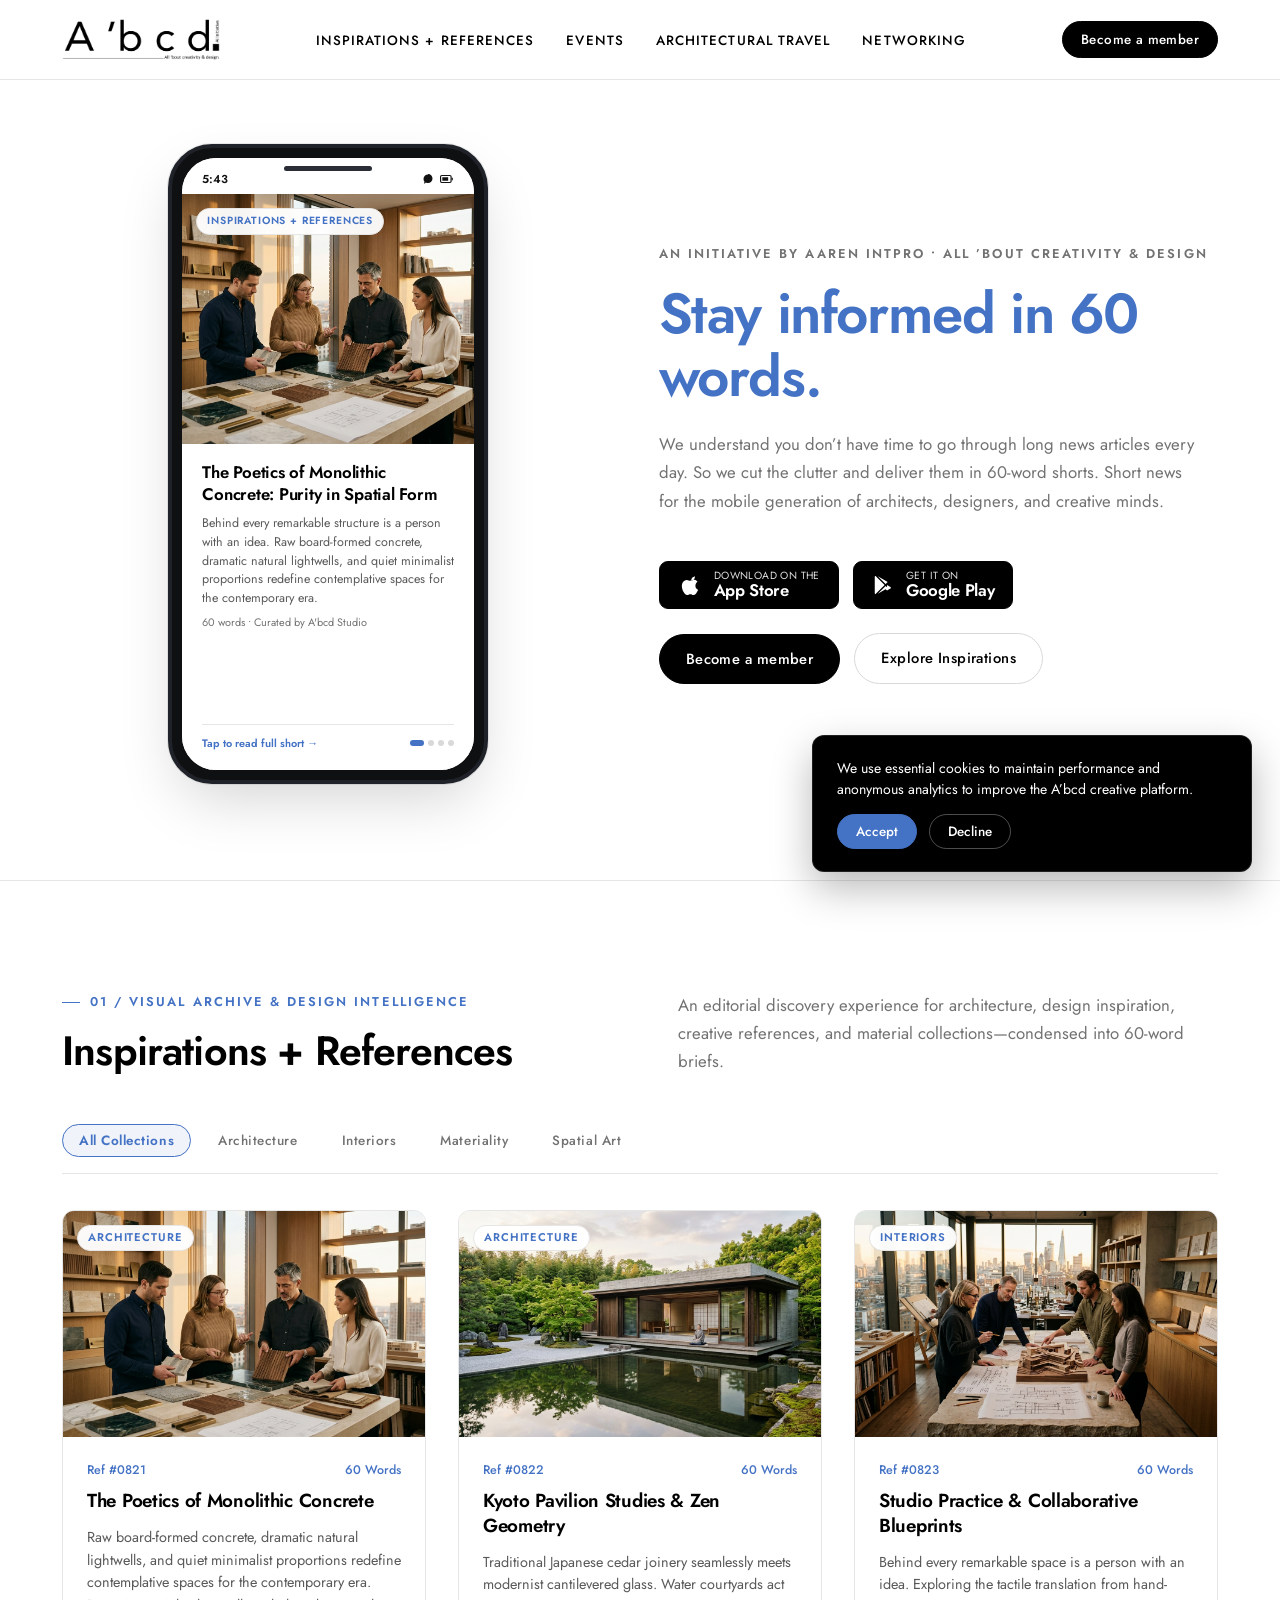
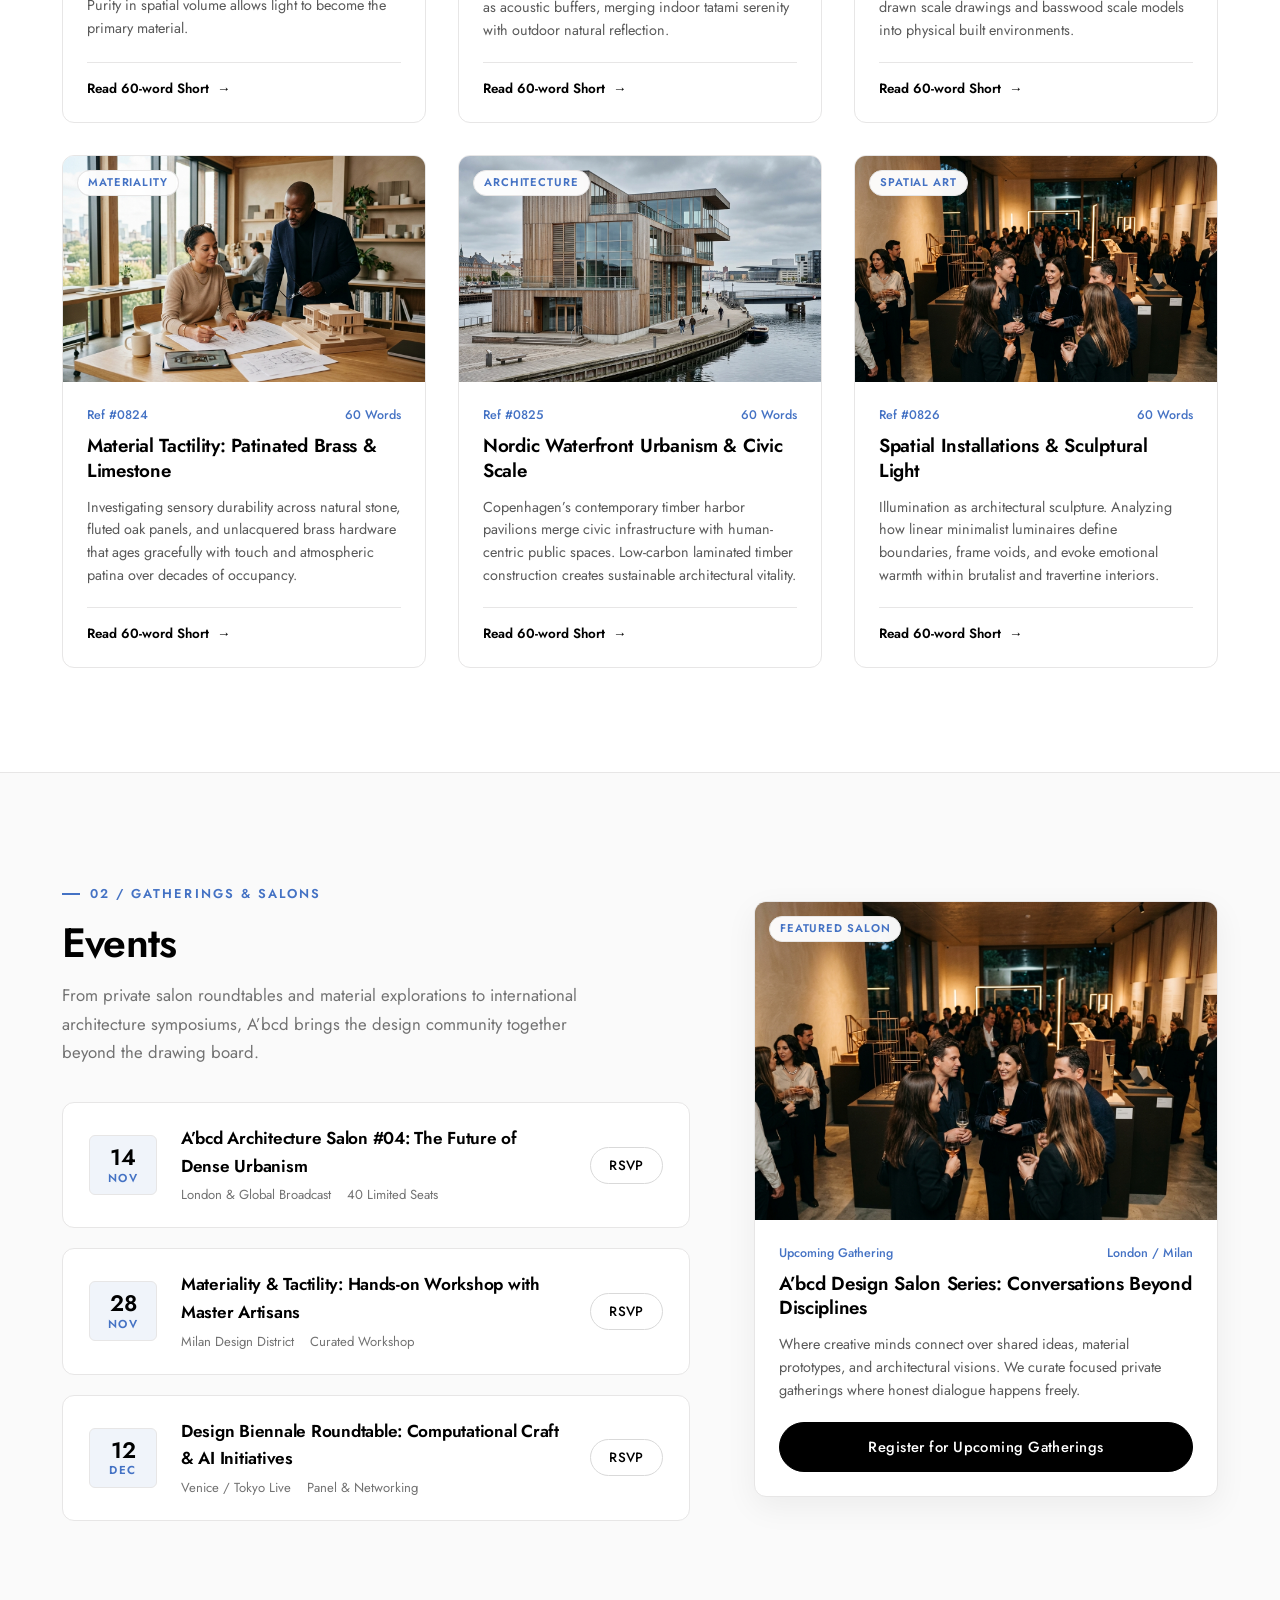
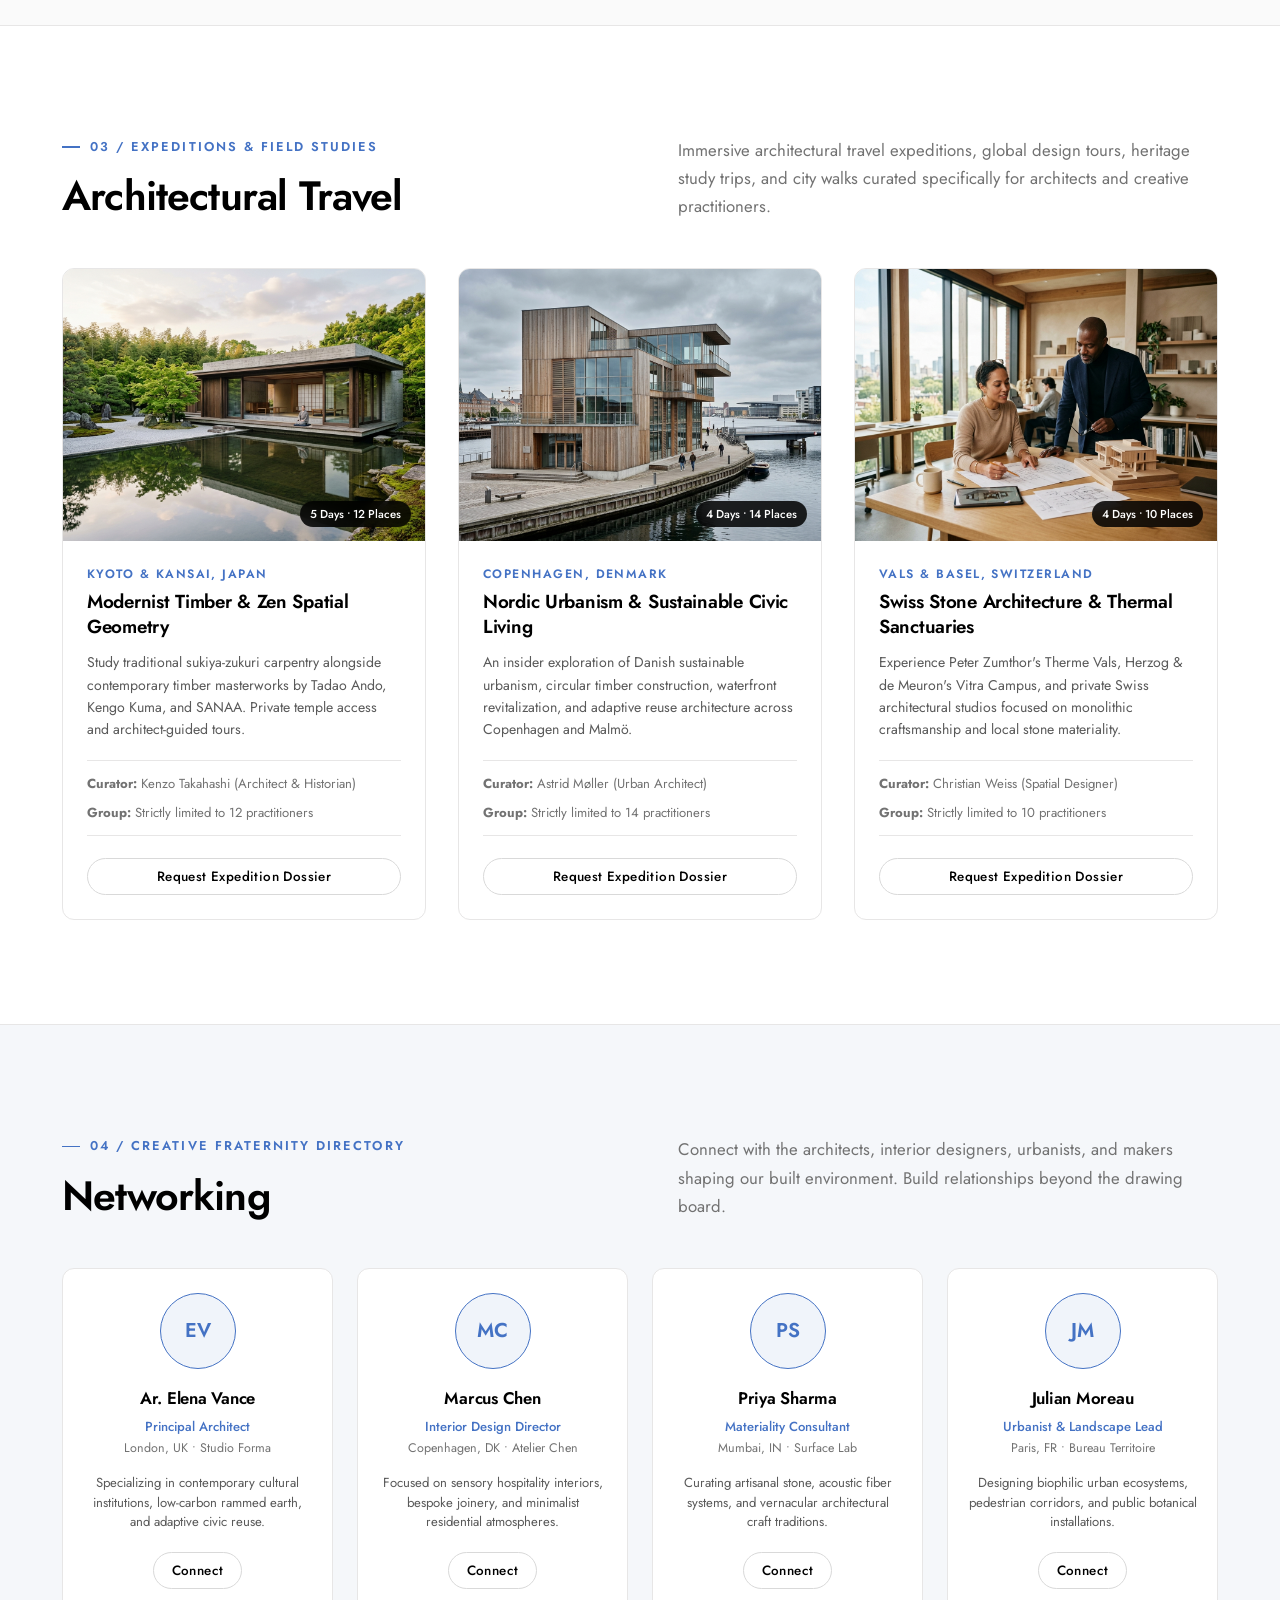
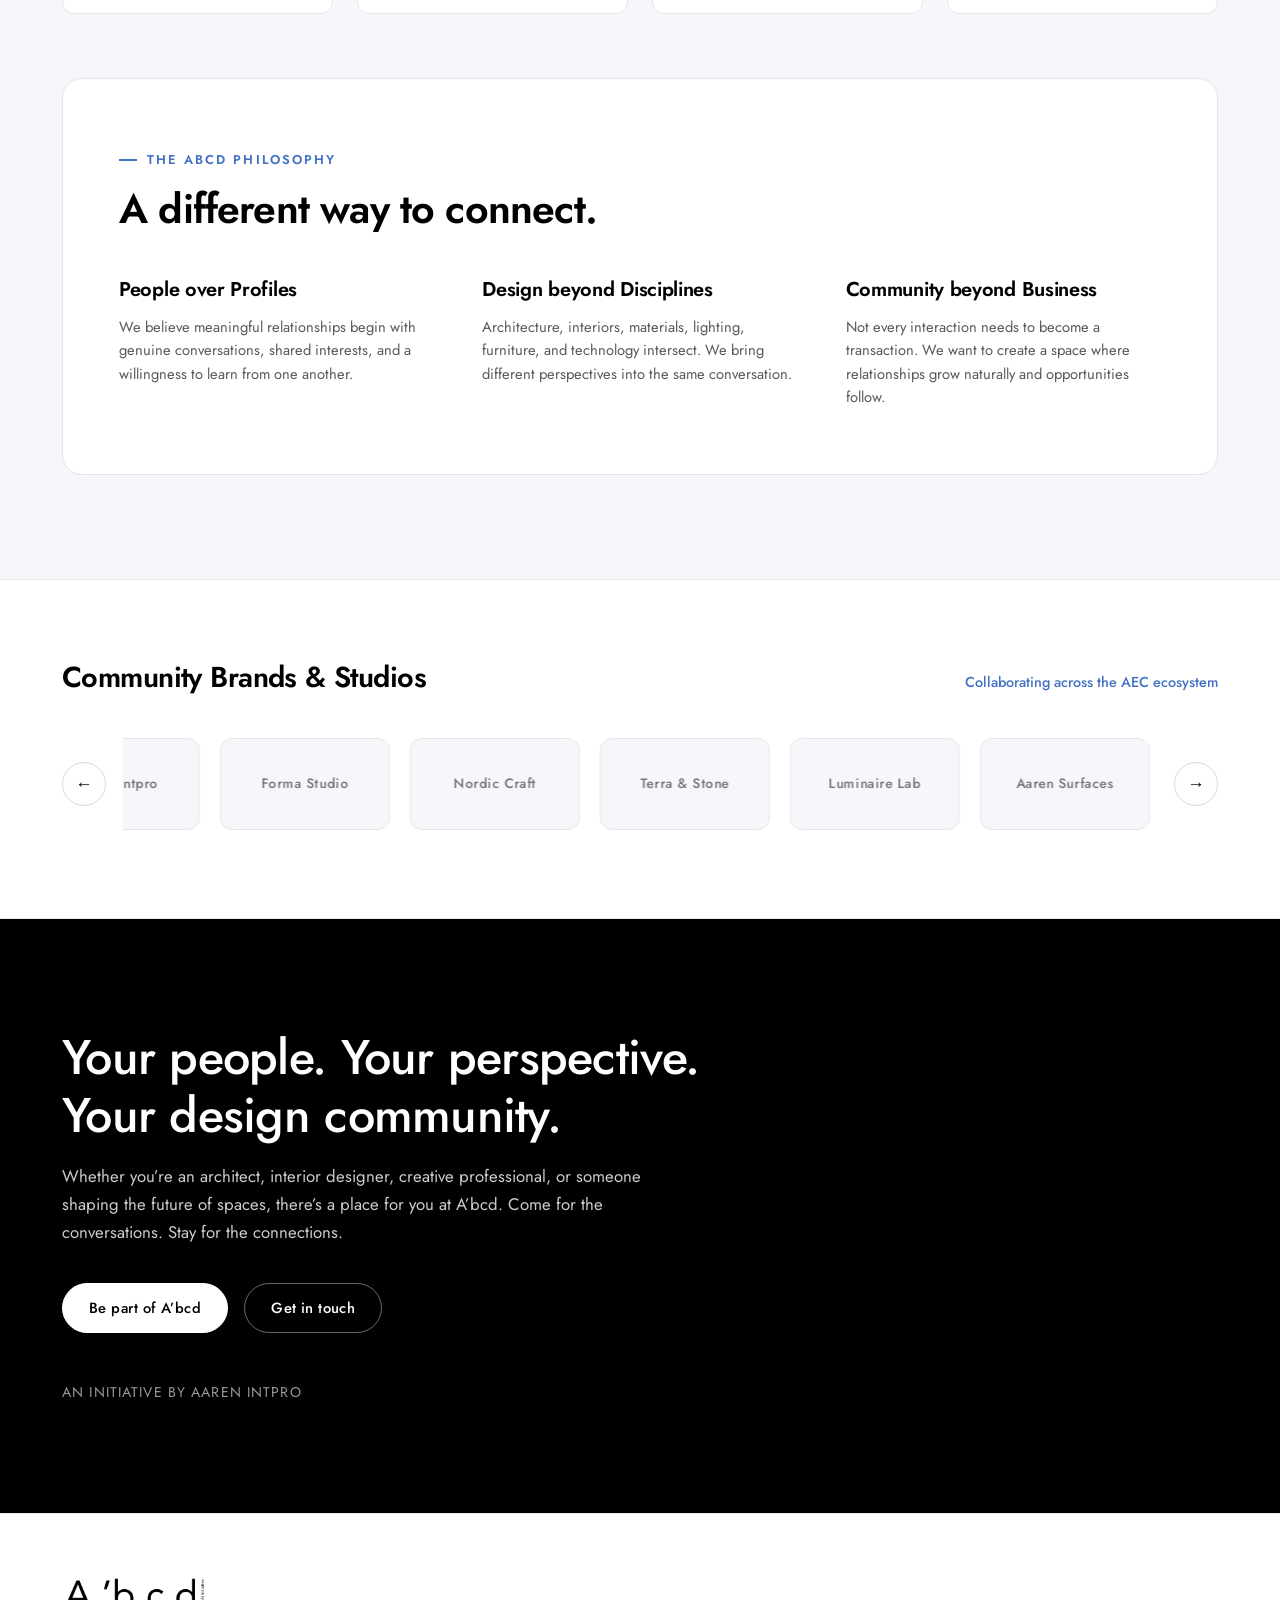
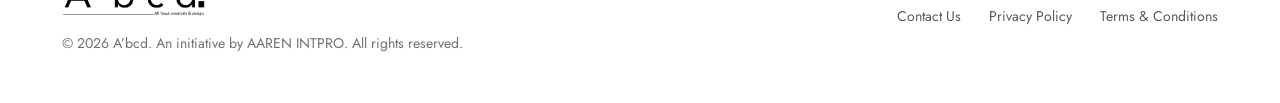
==== commit 87472d96: "refactor: update color system and theme palette to match PowerPoint presentation reference" ====
--- a/index.html
+++ b/index.html
@@ -580,7 +580,7 @@
       <div class="container">
         <div class="brands-header">
           <h2 class="section-title" style="font-size: 1.8rem;">Community Brands &amp; Studios</h2>
-          <span style="font-size: 0.9rem; color: var(--accent-bronze); font-weight: 500;">Collaborating across the AEC ecosystem</span>
+          <span style="font-size: 0.9rem; color: var(--color-accent); font-weight: 500;">Collaborating across the AEC ecosystem</span>
         </div>
 
         <div class="brands-carousel">
@@ -728,7 +728,7 @@
     <div class="reader-modal-header">
       <span class="category-eyebrow" id="readerCategory">Inspirations</span>
       <h3 id="readerTitle" style="font-size: 1.6rem; margin-top: 4px;">Story Title</h3>
-      <p id="readerMeta" style="font-size: 0.82rem; color: var(--accent-bronze); margin-top: 4px;">60 Words • A'bcd Editorial</p>
+      <p id="readerMeta" style="font-size: 0.82rem; color: var(--color-accent); margin-top: 4px;">60 Words • A'bcd Editorial</p>
     </div>
     <div class="reader-modal-media">
       <img src="images/material-library.jpg" alt="Short media" id="readerImage">
--- a/style.css
+++ b/style.css
@@ -1,43 +1,52 @@
 /* ==========================================================================
    ABCD — ALL 'BOUT CREATIVITY & DESIGN
-   Presentation-Accurate Redesign System
-   Editorial Minimalism • Refined Typography • High-Fidelity UI
+   Strict Color Matching System — ABCD Presentation PPTX Reference
+   Theme Colors:
+     - Primary Background: #FFFFFF (Clean White)
+     - Primary Text / Brand: #000000 (Black)
+     - Primary Accent: #4472C4 (PowerPoint Theme Accent 1)
+     - Secondary Blue: #5498F1 (Presentation Headline Blue)
+     - Dark Blue Hover: #2F5597
+     - Secondary Text: #595959 / #727272 (Presentation Dark Gray)
+     - Subtle Borders: #E7E6E6 / #E0E0E0 (PowerPoint Light 2)
+     - Subtle Blue Tint: #F0F4FA / rgba(68, 114, 196, 0.08)
    ========================================================================== */
 
 :root {
-  /* Core Color Palette (Presentation Exact) */
-  --bg-white: #FFFFFF;
-  --bg-offwhite: #FAFAF8;
-  --bg-warm-ivory: #F4F1EA;
-  --bg-surface: #F8F7F4;
+  /* Primary Backgrounds */
+  --bg-primary: #FFFFFF;
+  --bg-secondary: #FAFAFA;
+  --bg-surface: #F5F7FA;
   --bg-card: #FFFFFF;
-  --bg-card-hover: #FDFDFD;
-  
-  /* Text & Ink */
-  --text-black: #0E0D0C;
-  --text-charcoal: #21201D;
-  --text-body: #44423E;
-  --text-muted: #73706A;
-  --text-subtle: #96938D;
-
-  /* Architectural Divider & Borders */
-  --border-hairline: #E8E5DD;
-  --border-light: #DDD9CF;
-  --border-dark: #1F1E1B;
-
-  /* Brand Accents */
-  --accent-bronze: #81663F;
-  --accent-bronze-dark: #664F2E;
-  --accent-bronze-light: rgba(129, 102, 63, 0.1);
-  --accent-blue: #1D6AE5;
-  --accent-blue-soft: rgba(29, 106, 229, 0.08);
-
-  /* Typography */
+  --bg-card-hover: #FFFFFF;
+
+  /* Typography / Text Colors */
+  --text-primary: #000000;
+  --text-dark: #111111;
+  --text-charcoal: #2A2A2A;
+  --text-body: #595959;
+  --text-muted: #727272;
+  --text-subtle: #949494;
+
+  /* Primary Accent: Exact PowerPoint Theme Accent 1 */
+  --color-accent: #4472C4;
+  --color-accent-vibrant: #5498F1;
+  --color-accent-dark: #2F5597;
+  --color-accent-soft: rgba(68, 114, 196, 0.08);
+  --color-accent-hover: rgba(68, 114, 196, 0.14);
+  --color-accent-tint: #F0F4FA;
+
+  /* Borders & Hairlines: PowerPoint Theme Light 2 (#E7E6E6) */
+  --border-hairline: #E7E6E6;
+  --border-light: #D9D9D9;
+  --border-dark: #000000;
+
+  /* Typography Families */
   --font-sans: 'Jost', -apple-system, BlinkMacSystemFont, 'Segoe UI', Roboto, sans-serif;
   --font-serif: 'Cormorant Garamond', Garamond, Georgia, serif;
   --font-mono: ui-monospace, SFMono-Regular, Menlo, Monaco, Consolas, monospace;
 
-  /* Sizing & Geometry */
+  /* Geometry & Layout */
   --header-height: 80px;
   --max-width: 1220px;
   --radius-sm: 6px;
@@ -46,8 +55,8 @@
   --radius-pill: 9999px;
 
   /* Elevation */
-  --shadow-subtle: 0 4px 20px rgba(0, 0, 0, 0.04);
-  --shadow-card: 0 10px 30px rgba(0, 0, 0, 0.06);
+  --shadow-subtle: 0 4px 18px rgba(0, 0, 0, 0.04);
+  --shadow-card: 0 10px 32px rgba(0, 0, 0, 0.06);
   --shadow-phone: 0 24px 60px -12px rgba(0, 0, 0, 0.18), 0 0 0 1px rgba(0, 0, 0, 0.08);
   --shadow-modal: 0 30px 90px rgba(0, 0, 0, 0.28);
 }
@@ -64,7 +73,7 @@
   font-size: 16px;
   line-height: 1.6;
   color: var(--text-body);
-  background-color: var(--bg-white);
+  background-color: var(--bg-primary);
   scroll-behavior: smooth;
   scroll-padding-top: calc(var(--header-height) + 24px);
   -webkit-font-smoothing: antialiased;
@@ -73,7 +82,7 @@
 
 body {
   min-height: 100vh;
-  background-color: var(--bg-white);
+  background-color: var(--bg-primary);
   color: var(--text-body);
   overflow-x: hidden;
 }
@@ -99,7 +108,7 @@
 }
 
 :focus-visible {
-  outline: 2px solid var(--accent-bronze);
+  outline: 2px solid var(--color-accent);
   outline-offset: 3px;
 }
 
@@ -114,8 +123,8 @@
 }
 
 .section-spacing {
-  padding-top: 110px;
-  padding-bottom: 110px;
+  padding-top: 104px;
+  padding-bottom: 104px;
 }
 
 .section-divider {
@@ -127,7 +136,7 @@
 
 /* Typography Hierarchy */
 h1, h2, h3, h4 {
-  color: var(--text-black);
+  color: var(--text-primary);
   letter-spacing: -0.015em;
   font-weight: 500;
 }
@@ -138,7 +147,7 @@
   font-weight: 600;
   line-height: 1.12;
   letter-spacing: -0.025em;
-  color: var(--text-black);
+  color: var(--color-accent);
 }
 
 .section-title {
@@ -147,13 +156,7 @@
   font-weight: 600;
   line-height: 1.2;
   letter-spacing: -0.02em;
-  color: var(--text-black);
-}
-
-.editorial-serif {
-  font-family: var(--font-serif);
-  font-style: italic;
-  font-weight: 400;
+  color: var(--text-primary);
 }
 
 .lead-body {
@@ -172,7 +175,7 @@
   font-weight: 600;
   letter-spacing: 0.16em;
   text-transform: uppercase;
-  color: var(--accent-bronze);
+  color: var(--color-accent);
   margin-bottom: 14px;
 }
 
@@ -181,7 +184,7 @@
   display: inline-block;
   width: 18px;
   height: 1.5px;
-  background-color: var(--accent-bronze);
+  background-color: var(--color-accent);
 }
 
 /* Buttons */
@@ -202,40 +205,40 @@
 }
 
 .btn-primary {
-  background-color: var(--text-black);
-  color: var(--bg-white);
-  border: 1.5px solid var(--text-black);
+  background-color: var(--text-primary);
+  color: var(--bg-primary);
+  border: 1.5px solid var(--text-primary);
 }
 
 .btn-primary:hover {
-  background-color: var(--accent-bronze);
-  border-color: var(--accent-bronze);
-  color: var(--bg-white);
+  background-color: var(--color-accent);
+  border-color: var(--color-accent);
+  color: var(--bg-primary);
   transform: translateY(-1px);
 }
 
 .btn-outline {
   background-color: transparent;
-  color: var(--text-black);
+  color: var(--text-primary);
   border: 1.5px solid var(--border-light);
 }
 
 .btn-outline:hover {
-  border-color: var(--text-black);
-  background-color: var(--text-black);
-  color: var(--bg-white);
+  border-color: var(--color-accent);
+  color: var(--color-accent);
+  background-color: var(--color-accent-soft);
   transform: translateY(-1px);
 }
 
-.btn-bronze {
-  background-color: var(--accent-bronze);
-  color: var(--bg-white);
-  border: 1.5px solid var(--accent-bronze);
-}
-
-.btn-bronze:hover {
-  background-color: var(--accent-bronze-dark);
-  border-color: var(--accent-bronze-dark);
+.btn-accent {
+  background-color: var(--color-accent);
+  color: var(--bg-primary);
+  border: 1.5px solid var(--color-accent);
+}
+
+.btn-accent:hover {
+  background-color: var(--color-accent-dark);
+  border-color: var(--color-accent-dark);
 }
 
 .btn-sm {
@@ -267,8 +270,8 @@
 }
 
 .store-badge:hover {
-  background-color: #262626;
-  border-color: #262626;
+  background-color: #222222;
+  border-color: #222222;
   color: #FFFFFF;
   transform: translateY(-1.5px);
   box-shadow: 0 6px 16px rgba(0, 0, 0, 0.15);
@@ -372,7 +375,7 @@
   font-weight: 500;
   letter-spacing: 0.08em;
   text-transform: uppercase;
-  color: var(--text-charcoal);
+  color: var(--text-primary);
   padding: 10px 0;
   transition: color 0.2s ease;
 }
@@ -384,14 +387,14 @@
   left: 0;
   width: 100%;
   height: 2px;
-  background-color: var(--accent-bronze);
+  background-color: var(--color-accent);
   transform: scaleX(0);
   transform-origin: left;
   transition: transform 0.24s cubic-bezier(0.16, 1, 0.3, 1), background-color 0.2s ease;
 }
 
 .nav-link:hover {
-  color: var(--text-black);
+  color: var(--color-accent);
 }
 
 .nav-link:hover::after {
@@ -399,13 +402,13 @@
 }
 
 .nav-link.active {
-  color: var(--text-black);
+  color: var(--color-accent);
   font-weight: 600;
 }
 
 .nav-link.active::after {
   transform: scaleX(1);
-  background-color: var(--accent-bronze);
+  background-color: var(--color-accent);
 }
 
 /* Header Action & Mobile Menu Toggle */
@@ -435,7 +438,7 @@
   display: block;
   width: 22px;
   height: 1.5px;
-  background-color: var(--text-black);
+  background-color: var(--text-primary);
   transition: transform 0.25s ease, opacity 0.25s ease;
 }
 
@@ -457,7 +460,7 @@
 .hero-section {
   padding-top: calc(var(--header-height) + 64px);
   padding-bottom: 96px;
-  background-color: var(--bg-white);
+  background-color: var(--bg-primary);
   position: relative;
 }
 
@@ -480,7 +483,7 @@
   font-weight: 600;
   letter-spacing: 0.16em;
   text-transform: uppercase;
-  color: var(--accent-bronze);
+  color: var(--text-muted);
   margin-bottom: 18px;
 }
 
@@ -579,7 +582,7 @@
   position: relative;
   width: 100%;
   height: 250px;
-  background-color: #EFEFEF;
+  background-color: #F5F7FA;
   overflow: hidden;
 }
 
@@ -594,16 +597,16 @@
   position: absolute;
   top: 14px;
   left: 14px;
-  background: rgba(255, 255, 255, 0.94);
+  background: rgba(255, 255, 255, 0.95);
   backdrop-filter: blur(8px);
-  color: var(--text-black);
+  color: var(--color-accent);
   font-size: 0.65rem;
   font-weight: 600;
   letter-spacing: 0.08em;
   text-transform: uppercase;
   padding: 4px 10px;
   border-radius: 999px;
-  border: 1px solid rgba(0, 0, 0, 0.06);
+  border: 1px solid var(--border-hairline);
 }
 
 .phone-card-body {
@@ -620,7 +623,7 @@
   font-size: 1.05rem;
   font-weight: 600;
   line-height: 1.3;
-  color: var(--text-black);
+  color: var(--text-primary);
   margin-bottom: 8px;
 }
 
@@ -638,7 +641,7 @@
 
 .phone-card-footer {
   padding-top: 10px;
-  border-top: 1px solid #F0EFEA;
+  border-top: 1px solid var(--border-hairline);
   display: flex;
   align-items: center;
   justify-content: space-between;
@@ -646,8 +649,8 @@
 
 .phone-tap-prompt {
   font-size: 0.68rem;
-  font-weight: 500;
-  color: var(--accent-bronze);
+  font-weight: 600;
+  color: var(--color-accent);
 }
 
 .phone-swipe-indicator {
@@ -657,17 +660,18 @@
 }
 
 .phone-dot {
-  width: 5px;
-  height: 5px;
+  width: 6px;
+  height: 6px;
   border-radius: 50%;
-  background-color: #D6D3CC;
+  background-color: var(--border-light);
   transition: all 0.2s ease;
+  cursor: pointer;
 }
 
 .phone-dot.active {
   width: 14px;
   border-radius: 999px;
-  background-color: var(--accent-bronze);
+  background-color: var(--color-accent);
 }
 
 /* Phone Nav Controller */
@@ -689,13 +693,13 @@
   padding: 6px 14px;
   border-radius: var(--radius-pill);
   border: 1px solid var(--border-hairline);
-  background: var(--bg-white);
+  background: var(--bg-primary);
   transition: all 0.2s ease;
 }
 
 .phone-ctrl-btn:hover {
-  color: var(--text-black);
-  border-color: var(--text-black);
+  color: var(--color-accent);
+  border-color: var(--color-accent);
 }
 
 /* ==========================================================================
@@ -737,14 +741,14 @@
 }
 
 .filter-btn:hover {
-  color: var(--text-black);
+  color: var(--color-accent);
   background-color: var(--bg-surface);
 }
 
 .filter-btn.active {
-  color: var(--text-black);
-  background-color: var(--bg-warm-ivory);
-  border-color: var(--border-light);
+  color: var(--color-accent);
+  background-color: var(--color-accent-tint);
+  border-color: var(--color-accent);
   font-weight: 600;
 }
 
@@ -767,7 +771,7 @@
 
 .card-item:hover {
   transform: translateY(-4px);
-  border-color: var(--border-light);
+  border-color: var(--color-accent);
   box-shadow: var(--shadow-card);
 }
 
@@ -775,7 +779,7 @@
   position: relative;
   width: 100%;
   aspect-ratio: 16/10;
-  background-color: var(--bg-warm-ivory);
+  background-color: var(--bg-surface);
   overflow: hidden;
 }
 
@@ -794,15 +798,16 @@
   position: absolute;
   top: 14px;
   left: 14px;
-  background-color: rgba(255, 255, 255, 0.95);
+  background-color: rgba(255, 255, 255, 0.96);
   backdrop-filter: blur(8px);
-  color: var(--text-black);
+  color: var(--color-accent);
   font-size: 0.7rem;
   font-weight: 600;
   letter-spacing: 0.08em;
   text-transform: uppercase;
   padding: 3px 10px;
   border-radius: var(--radius-pill);
+  border: 1px solid var(--border-hairline);
 }
 
 .card-content {
@@ -817,7 +822,7 @@
   align-items: center;
   justify-content: space-between;
   font-size: 0.78rem;
-  color: var(--accent-bronze);
+  color: var(--color-accent);
   font-weight: 500;
   margin-bottom: 8px;
 }
@@ -828,7 +833,7 @@
   font-weight: 600;
   line-height: 1.32;
   margin-bottom: 12px;
-  color: var(--text-black);
+  color: var(--text-primary);
 }
 
 .card-excerpt {
@@ -845,7 +850,7 @@
   gap: 8px;
   font-size: 0.84rem;
   font-weight: 600;
-  color: var(--text-black);
+  color: var(--text-primary);
   border-top: 1px solid var(--border-hairline);
   padding-top: 16px;
   margin-top: auto;
@@ -853,7 +858,7 @@
 }
 
 .card-item:hover .card-action {
-  color: var(--accent-bronze);
+  color: var(--color-accent);
   gap: 12px;
 }
 
@@ -861,7 +866,7 @@
    Section 2: Events (Slide 3 Accurate Alternating Split Composition)
    ========================================================================== */
 .events-section {
-  background-color: var(--bg-offwhite);
+  background-color: var(--bg-secondary);
   border-top: 1px solid var(--border-hairline);
   border-bottom: 1px solid var(--border-hairline);
 }
@@ -885,7 +890,7 @@
   grid-template-columns: auto 1fr auto;
   gap: 24px;
   align-items: center;
-  background-color: var(--bg-white);
+  background-color: var(--bg-primary);
   border: 1px solid var(--border-hairline);
   border-radius: var(--radius-md);
   padding: 22px 26px;
@@ -893,7 +898,7 @@
 }
 
 .event-row:hover {
-  border-color: var(--accent-bronze);
+  border-color: var(--color-accent);
   box-shadow: var(--shadow-subtle);
   transform: translateX(4px);
 }
@@ -906,8 +911,8 @@
   min-width: 68px;
   padding: 10px 14px;
   border-radius: var(--radius-sm);
-  background-color: var(--bg-warm-ivory);
-  border: 1px solid var(--border-light);
+  background-color: var(--color-accent-tint);
+  border: 1px solid var(--border-hairline);
   line-height: 1;
   text-align: center;
 }
@@ -915,7 +920,7 @@
 .event-date-day {
   font-size: 1.4rem;
   font-weight: 600;
-  color: var(--text-black);
+  color: var(--text-primary);
 }
 
 .event-date-month {
@@ -923,7 +928,7 @@
   font-weight: 600;
   letter-spacing: 0.12em;
   text-transform: uppercase;
-  color: var(--accent-bronze);
+  color: var(--color-accent);
   margin-top: 4px;
 }
 
@@ -945,7 +950,7 @@
    Section 3: Architectural Travel (Slide 4 Composition)
    ========================================================================== */
 .travel-section {
-  background-color: var(--bg-white);
+  background-color: var(--bg-primary);
 }
 
 .travel-grid {
@@ -955,7 +960,7 @@
 }
 
 .travel-card {
-  background-color: var(--bg-white);
+  background-color: var(--bg-primary);
   border: 1px solid var(--border-hairline);
   border-radius: var(--radius-md);
   overflow: hidden;
@@ -966,7 +971,7 @@
 
 .travel-card:hover {
   transform: translateY(-4px);
-  border-color: var(--border-light);
+  border-color: var(--color-accent);
   box-shadow: var(--shadow-card);
 }
 
@@ -975,6 +980,7 @@
   width: 100%;
   aspect-ratio: 4/3;
   overflow: hidden;
+  background-color: var(--bg-surface);
 }
 
 .travel-media img {
@@ -992,7 +998,7 @@
   position: absolute;
   bottom: 14px;
   right: 14px;
-  background: rgba(14, 13, 12, 0.85);
+  background: rgba(0, 0, 0, 0.85);
   backdrop-filter: blur(6px);
   color: #FFFFFF;
   font-size: 0.72rem;
@@ -1013,7 +1019,7 @@
   font-weight: 600;
   letter-spacing: 0.12em;
   text-transform: uppercase;
-  color: var(--accent-bronze);
+  color: var(--color-accent);
   margin-bottom: 6px;
 }
 
@@ -1060,7 +1066,7 @@
 }
 
 .profile-card {
-  background-color: var(--bg-white);
+  background-color: var(--bg-primary);
   border: 1px solid var(--border-hairline);
   border-radius: var(--radius-md);
   padding: 24px 20px;
@@ -1073,7 +1079,7 @@
 
 .profile-card:hover {
   transform: translateY(-4px);
-  border-color: var(--accent-bronze);
+  border-color: var(--color-accent);
   box-shadow: var(--shadow-subtle);
 }
 
@@ -1081,14 +1087,14 @@
   width: 76px;
   height: 76px;
   border-radius: 50%;
-  background-color: var(--bg-warm-ivory);
-  border: 2px solid var(--border-light);
+  background-color: var(--color-accent-tint);
+  border: 1.5px solid var(--color-accent);
   display: flex;
   align-items: center;
   justify-content: center;
   font-weight: 600;
   font-size: 1.25rem;
-  color: var(--accent-bronze);
+  color: var(--color-accent);
   margin-bottom: 16px;
   overflow: hidden;
 }
@@ -1101,7 +1107,7 @@
 
 .profile-role {
   font-size: 0.82rem;
-  color: var(--accent-bronze);
+  color: var(--color-accent);
   font-weight: 500;
   margin-bottom: 2px;
 }
@@ -1122,7 +1128,8 @@
 
 /* Community Values Panel */
 .values-panel {
-  background-color: var(--bg-warm-ivory);
+  background-color: var(--bg-primary);
+  border: 1px solid var(--border-hairline);
   border-radius: var(--radius-lg);
   padding: 64px 56px;
   margin-top: 64px;
@@ -1152,7 +1159,7 @@
    ========================================================================== */
 .brands-section {
   padding: 80px 0;
-  background-color: var(--bg-white);
+  background-color: var(--bg-primary);
   border-bottom: 1px solid var(--border-hairline);
 }
 
@@ -1178,7 +1185,7 @@
   border-radius: 50%;
   border: 1px solid var(--border-light);
   background-color: transparent;
-  color: var(--text-black);
+  color: var(--text-primary);
   font-size: 1.1rem;
   cursor: pointer;
   display: grid;
@@ -1187,9 +1194,9 @@
 }
 
 .carousel-arrow:hover {
-  background-color: var(--text-black);
-  border-color: var(--text-black);
-  color: var(--bg-white);
+  background-color: var(--text-primary);
+  border-color: var(--text-primary);
+  color: var(--bg-primary);
 }
 
 .carousel-viewport {
@@ -1222,24 +1229,24 @@
 }
 
 .brand-box:hover {
-  border-color: var(--accent-bronze);
-  color: var(--accent-bronze);
-  background-color: var(--bg-warm-ivory);
+  border-color: var(--color-accent);
+  color: var(--color-accent);
+  background-color: var(--color-accent-tint);
 }
 
 /* ==========================================================================
    Final Call to Action
    ========================================================================== */
 .final-cta {
-  background-color: var(--text-black);
-  color: var(--bg-white);
+  background-color: #000000;
+  color: #FFFFFF;
   padding: 110px 0;
   position: relative;
   overflow: hidden;
 }
 
 .final-cta h2 {
-  color: var(--bg-white);
+  color: #FFFFFF;
   font-size: clamp(2rem, 3.8vw, 3.2rem);
   max-width: 22ch;
   line-height: 1.18;
@@ -1260,25 +1267,26 @@
 }
 
 .final-actions .btn-primary {
-  background-color: var(--bg-white);
-  color: var(--text-black);
-  border-color: var(--bg-white);
+  background-color: #FFFFFF;
+  color: #000000;
+  border-color: #FFFFFF;
 }
 
 .final-actions .btn-primary:hover {
-  background-color: var(--bg-warm-ivory);
-  border-color: var(--bg-warm-ivory);
+  background-color: var(--color-accent);
+  border-color: var(--color-accent);
+  color: #FFFFFF;
 }
 
 .final-actions .btn-outline {
-  color: var(--bg-white);
+  color: #FFFFFF;
   border-color: rgba(255, 255, 255, 0.4);
 }
 
 .final-actions .btn-outline:hover {
-  border-color: var(--bg-white);
-  background-color: var(--bg-white);
-  color: var(--text-black);
+  border-color: var(--color-accent);
+  background-color: var(--color-accent);
+  color: #FFFFFF;
 }
 
 .final-initiative {
@@ -1294,7 +1302,7 @@
    ========================================================================== */
 .site-footer {
   padding: 64px 0 48px;
-  background-color: var(--bg-white);
+  background-color: var(--bg-primary);
   border-top: 1px solid var(--border-hairline);
   font-size: 0.88rem;
   color: var(--text-muted);
@@ -1336,7 +1344,7 @@
 }
 
 .footer-nav button:hover {
-  color: var(--accent-bronze);
+  color: var(--color-accent);
   text-decoration: underline;
 }
 
@@ -1346,8 +1354,8 @@
 dialog {
   border: 1px solid var(--border-hairline);
   border-radius: var(--radius-lg);
-  background: var(--bg-white);
-  color: var(--text-black);
+  background: var(--bg-primary);
+  color: var(--text-primary);
   padding: 44px;
   width: min(580px, 94vw);
   max-height: 90vh;
@@ -1362,7 +1370,7 @@
 }
 
 dialog::backdrop {
-  background: rgba(0, 0, 0, 0.45);
+  background: rgba(0, 0, 0, 0.5);
   backdrop-filter: blur(4px);
   -webkit-backdrop-filter: blur(4px);
 }
@@ -1373,7 +1381,7 @@
   right: 24px;
   background: none;
   border: 0;
-  color: var(--text-black);
+  color: var(--text-primary);
   font-size: 1.8rem;
   cursor: pointer;
   line-height: 1;
@@ -1417,13 +1425,13 @@
   padding: 12px 14px;
   border: 1px solid var(--border-light);
   border-radius: var(--radius-sm);
-  background: var(--bg-white);
-  color: var(--text-black);
+  background: var(--bg-primary);
+  color: var(--text-primary);
   transition: border-color 0.2s ease, outline 0.2s ease;
 }
 
 input:focus, select:focus, textarea:focus {
-  outline: 2px solid var(--accent-bronze);
+  outline: 2px solid var(--color-accent);
   outline-offset: 0;
   border-color: transparent;
 }
@@ -1432,9 +1440,9 @@
   display: none;
   padding: 16px 18px;
   border-radius: var(--radius-sm);
-  background: var(--bg-warm-ivory);
-  border: 1px solid var(--border-light);
-  color: var(--accent-bronze);
+  background: var(--color-accent-tint);
+  border: 1px solid var(--color-accent);
+  color: var(--color-accent-dark);
   font-size: 0.92rem;
   font-weight: 500;
 }
@@ -1450,7 +1458,7 @@
   border-radius: var(--radius-sm);
   overflow: hidden;
   margin-bottom: 20px;
-  background-color: var(--bg-warm-ivory);
+  background-color: var(--bg-surface);
 }
 
 .reader-modal-media img {
@@ -1462,7 +1470,7 @@
 .reader-short-box {
   background-color: var(--bg-surface);
   border: 1px solid var(--border-hairline);
-  border-left: 3px solid var(--accent-bronze);
+  border-left: 3px solid var(--color-accent);
   padding: 18px 20px;
   border-radius: var(--radius-sm);
   margin-top: 18px;
@@ -1477,15 +1485,15 @@
   right: 28px;
   bottom: 28px;
   max-width: 440px;
-  background: var(--text-black);
-  color: var(--bg-white);
+  background: #000000;
+  color: #FFFFFF;
   padding: 22px 24px;
   border-radius: var(--radius-md);
   z-index: 9999;
   font-size: 0.88rem;
   line-height: 1.5;
   box-shadow: 0 16px 40px rgba(0, 0, 0, 0.28);
-  border: 1px solid rgba(255, 255, 255, 0.1);
+  border: 1px solid rgba(255, 255, 255, 0.12);
 }
 
 .cookie-row {
@@ -1502,14 +1510,18 @@
   cursor: pointer;
   border: 1px solid rgba(255, 255, 255, 0.3);
   background: transparent;
-  color: var(--bg-white);
+  color: #FFFFFF;
   transition: all 0.2s ease;
 }
 
 .cookie-btn.accept {
-  background: var(--bg-white);
-  color: var(--text-black);
-  border-color: var(--bg-white);
+  background: var(--color-accent);
+  color: #FFFFFF;
+  border-color: var(--color-accent);
+}
+
+.cookie-btn.accept:hover {
+  background: var(--color-accent-dark);
 }
 
 .cookie-btn:hover {
@@ -1560,7 +1572,7 @@
     top: var(--header-height);
     left: 0;
     right: 0;
-    background-color: var(--bg-white);
+    background-color: var(--bg-primary);
     border-bottom: 1px solid var(--border-hairline);
     box-shadow: 0 16px 32px rgba(0, 0, 0, 0.08);
   }
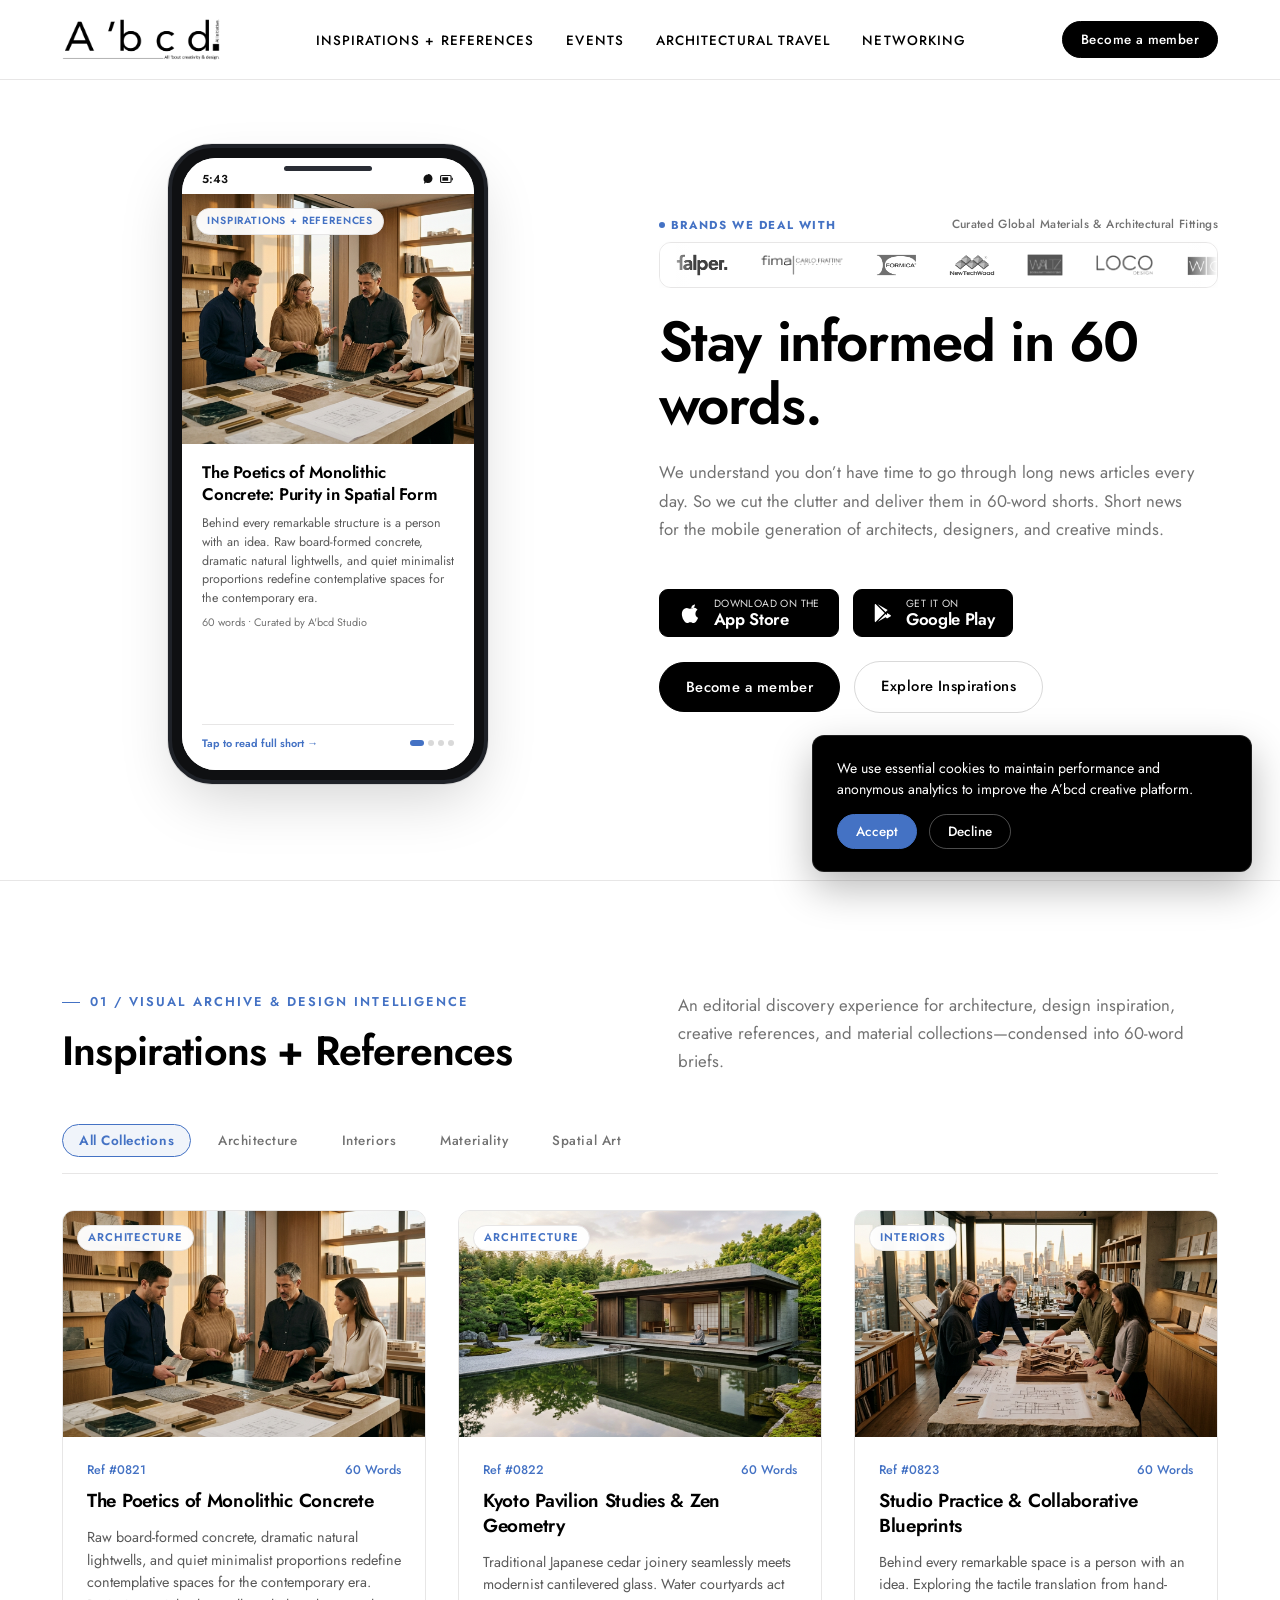
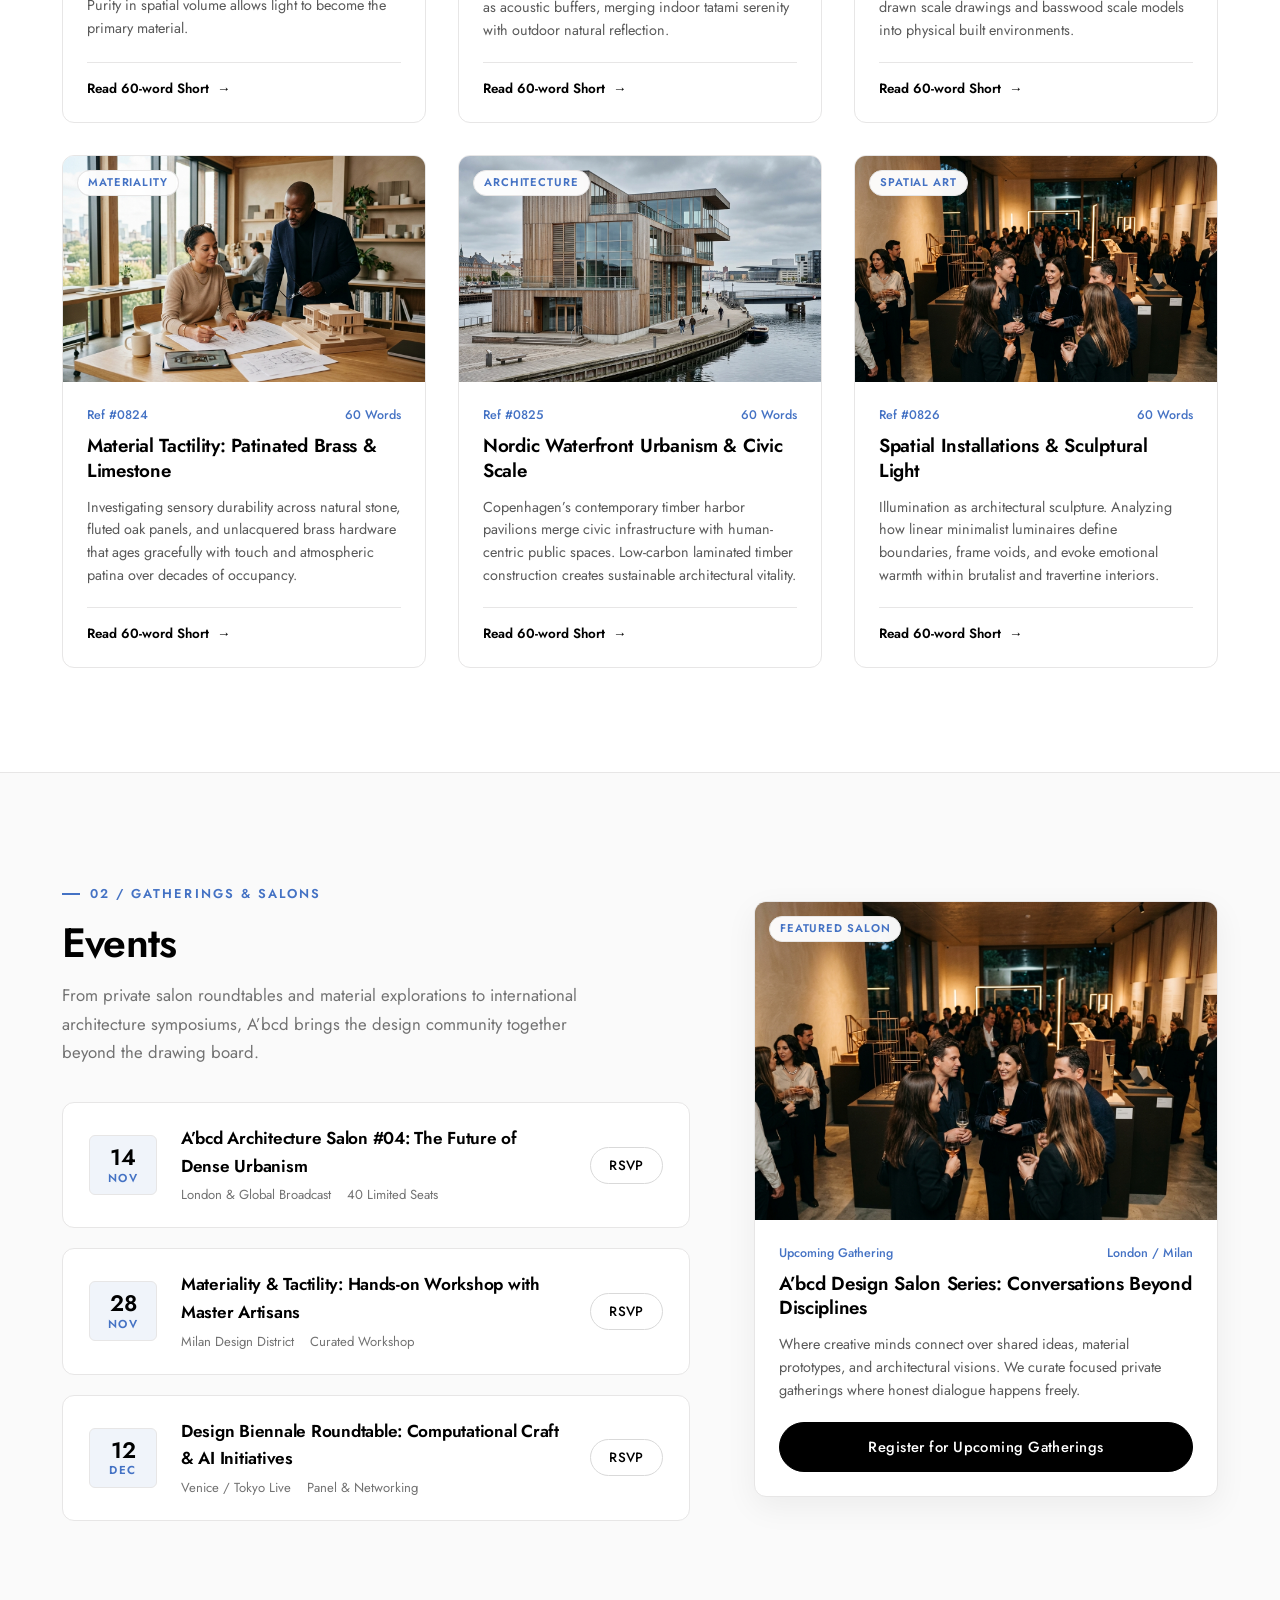
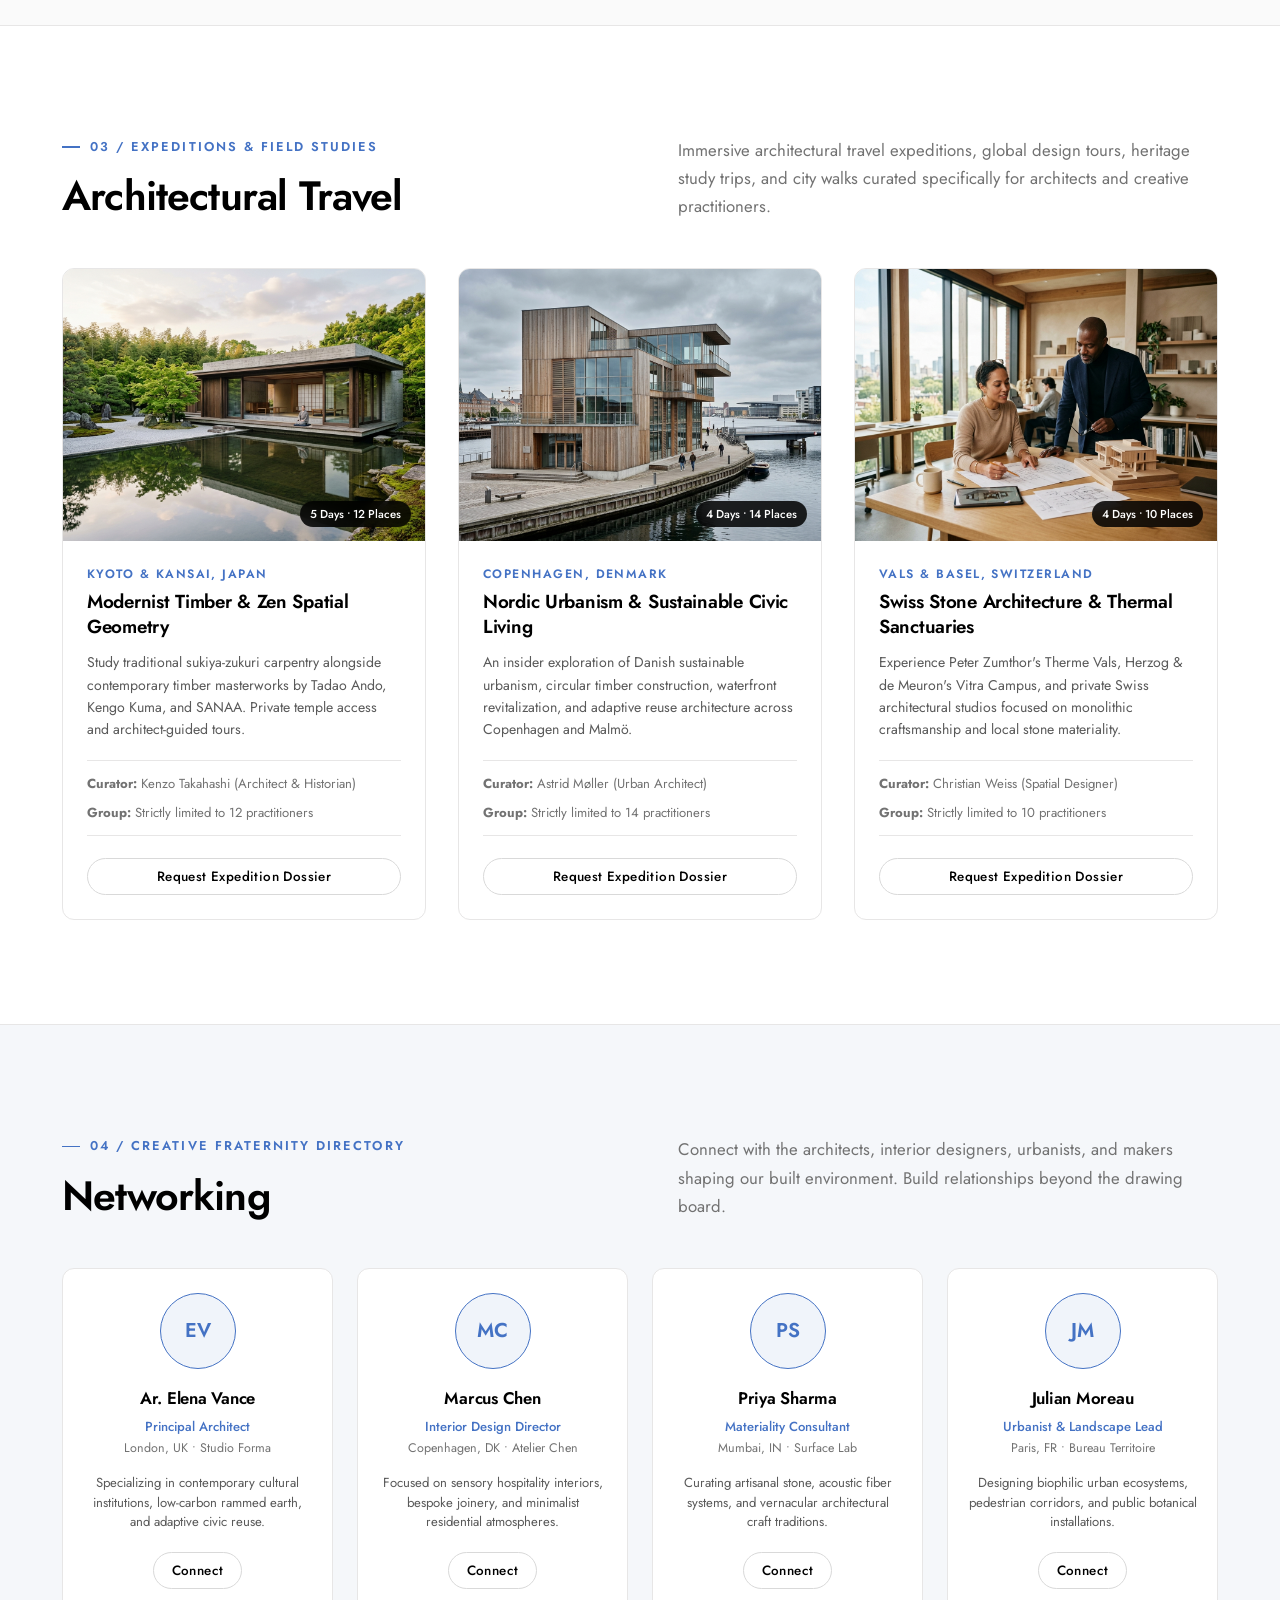
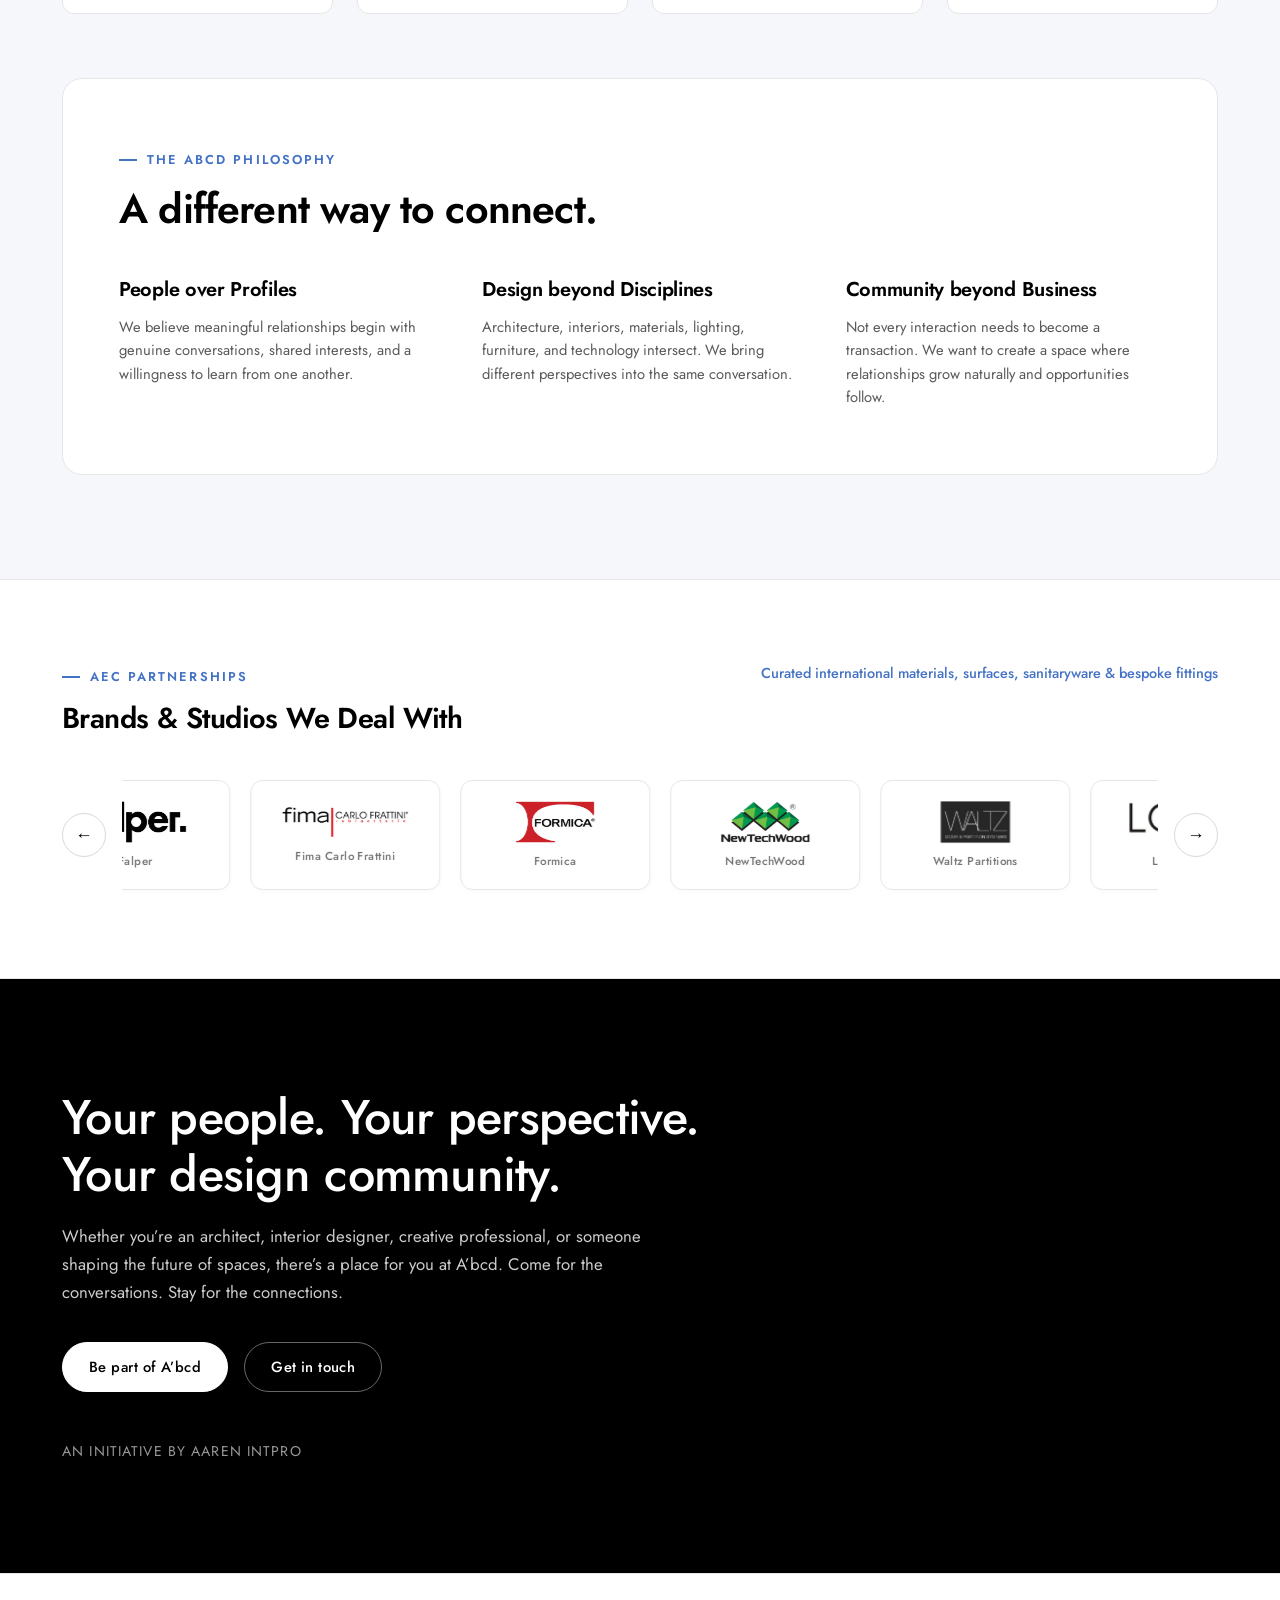
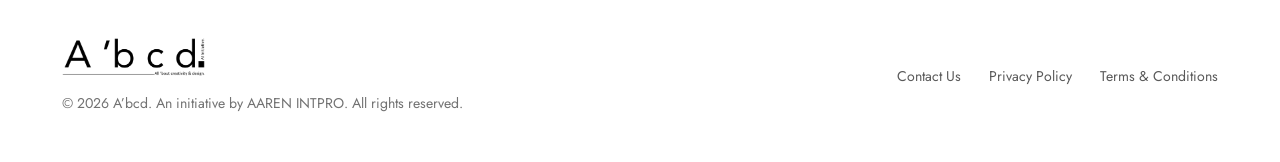
==== commit 37b2ed78: "feat: add partner brands marquee ticker and brand logo assets to hero section" ====
--- a/index.html
+++ b/index.html
@@ -101,7 +101,51 @@
 
         <!-- Right: Editorial Presentation Copy & Official Store Badges -->
         <div class="hero-copy">
-          <p class="hero-initiative">An initiative by AAREN INTPRO • All ’bout creativity &amp; design</p>
+          <!-- Partner Brands Showcase: Brands We Deal With (WhatsApp Reference) -->
+          <div class="hero-partner-brands" aria-label="Partner brands we deal with">
+            <div class="hero-partner-heading">
+              <span class="hero-partner-tag">BRANDS WE DEAL WITH</span>
+              <span class="hero-partner-sub">Curated Global Materials &amp; Architectural Fittings</span>
+            </div>
+            <div class="hero-partner-ticker" tabindex="0">
+              <div class="hero-partner-track">
+                <!-- Group 1 -->
+                <div class="hero-partner-item" title="Falper"><img src="images/brands/brand_clean_01.png" alt="Falper"></div>
+                <div class="hero-partner-item" title="Fima Carlo Frattini"><img src="images/brands/brand_clean_02.png" alt="Fima Carlo Frattini"></div>
+                <div class="hero-partner-item" title="Formica"><img src="images/brands/brand_clean_03.png" alt="Formica"></div>
+                <div class="hero-partner-item" title="NewTechWood"><img src="images/brands/brand_clean_04.png" alt="NewTechWood"></div>
+                <div class="hero-partner-item" title="Waltz Door &amp; Partition"><img src="images/brands/brand_clean_05.png" alt="Waltz"></div>
+                <div class="hero-partner-item" title="Loco Design"><img src="images/brands/brand_clean_06.png" alt="Loco Design"></div>
+                <div class="hero-partner-item" title="WOW Ceramic Design"><img src="images/brands/brand_clean_07.png" alt="WOW"></div>
+                <div class="hero-partner-item" title="Slashform"><img src="images/brands/brand_clean_08.png" alt="Slashform"></div>
+                <div class="hero-partner-item" title="Peel Ply"><img src="images/brands/brand_clean_09.png" alt="Peel Ply"></div>
+                <div class="hero-partner-item" title="Bodaq Interior Film"><img src="images/brands/brand_clean_10.png" alt="Bodaq"></div>
+                <div class="hero-partner-item" title="IW Surfaces"><img src="images/brands/brand_clean_11.png" alt="IW"></div>
+                <div class="hero-partner-item" title="Agape Design"><img src="images/brands/brand_clean_12.png" alt="Agape"></div>
+                <div class="hero-partner-item" title="Mirage Granito Ceramico"><img src="images/brands/brand_clean_13.png" alt="Mirage"></div>
+                <div class="hero-partner-item" title="Mafi Natural Wood"><img src="images/brands/brand_clean_14.png" alt="Mafi"></div>
+                <div class="hero-partner-item" title="Inclass Veneer"><img src="images/brands/brand_clean_15.png" alt="Inclass Veneer"></div>
+                <div class="hero-partner-item" title="Inkiostro Bianco"><img src="images/brands/brand_clean_16.png" alt="Inkiostro Bianco"></div>
+                <!-- Duplicate Group for seamless continuous marquee loop -->
+                <div class="hero-partner-item" aria-hidden="true"><img src="images/brands/brand_clean_01.png" alt=""></div>
+                <div class="hero-partner-item" aria-hidden="true"><img src="images/brands/brand_clean_02.png" alt=""></div>
+                <div class="hero-partner-item" aria-hidden="true"><img src="images/brands/brand_clean_03.png" alt=""></div>
+                <div class="hero-partner-item" aria-hidden="true"><img src="images/brands/brand_clean_04.png" alt=""></div>
+                <div class="hero-partner-item" aria-hidden="true"><img src="images/brands/brand_clean_05.png" alt=""></div>
+                <div class="hero-partner-item" aria-hidden="true"><img src="images/brands/brand_clean_06.png" alt=""></div>
+                <div class="hero-partner-item" aria-hidden="true"><img src="images/brands/brand_clean_07.png" alt=""></div>
+                <div class="hero-partner-item" aria-hidden="true"><img src="images/brands/brand_clean_08.png" alt=""></div>
+                <div class="hero-partner-item" aria-hidden="true"><img src="images/brands/brand_clean_09.png" alt=""></div>
+                <div class="hero-partner-item" aria-hidden="true"><img src="images/brands/brand_clean_10.png" alt=""></div>
+                <div class="hero-partner-item" aria-hidden="true"><img src="images/brands/brand_clean_11.png" alt=""></div>
+                <div class="hero-partner-item" aria-hidden="true"><img src="images/brands/brand_clean_12.png" alt=""></div>
+                <div class="hero-partner-item" aria-hidden="true"><img src="images/brands/brand_clean_13.png" alt=""></div>
+                <div class="hero-partner-item" aria-hidden="true"><img src="images/brands/brand_clean_14.png" alt=""></div>
+                <div class="hero-partner-item" aria-hidden="true"><img src="images/brands/brand_clean_15.png" alt=""></div>
+                <div class="hero-partner-item" aria-hidden="true"><img src="images/brands/brand_clean_16.png" alt=""></div>
+              </div>
+            </div>
+          </div>
           <h1 class="display-title hero-title">Stay informed in 60 words.</h1>
           <p class="lead-body hero-description">
             We understand you don’t have time to go through long news articles every day. So we cut the clutter and deliver them in 60-word shorts. Short news for the mobile generation of architects, designers, and creative minds.
@@ -579,21 +623,81 @@
     <section class="brands-section" id="brands">
       <div class="container">
         <div class="brands-header">
-          <h2 class="section-title" style="font-size: 1.8rem;">Community Brands &amp; Studios</h2>
-          <span style="font-size: 0.9rem; color: var(--color-accent); font-weight: 500;">Collaborating across the AEC ecosystem</span>
+          <div>
+            <span class="category-eyebrow">AEC Partnerships</span>
+            <h2 class="section-title" style="font-size: 1.8rem;">Brands &amp; Studios We Deal With</h2>
+          </div>
+          <span style="font-size: 0.9rem; color: var(--color-accent); font-weight: 500;">Curated international materials, surfaces, sanitaryware &amp; bespoke fittings</span>
         </div>
 
         <div class="brands-carousel">
           <button class="carousel-arrow" id="brandPrev" aria-label="Previous brands">&larr;</button>
           <div class="carousel-viewport" id="brandViewport" tabindex="0" aria-label="Brand partners list">
             <div class="carousel-track" id="brandTrack">
-              <div class="brand-box">Atelier Intpro</div>
-              <div class="brand-box">Forma Studio</div>
-              <div class="brand-box">Nordic Craft</div>
-              <div class="brand-box">Terra &amp; Stone</div>
-              <div class="brand-box">Luminaire Lab</div>
-              <div class="brand-box">Aaren Surfaces</div>
-              <div class="brand-box">Spatial Guild</div>
+              <div class="brand-box" title="Falper - Italian Luxury Bathrooms">
+                <img src="images/brands/brand_clean_01.png" alt="Falper" class="brand-card-logo">
+                <span class="brand-name-sub">Falper</span>
+              </div>
+              <div class="brand-box" title="Fima Carlo Frattini - Italian Rubinetterie">
+                <img src="images/brands/brand_clean_02.png" alt="Fima Carlo Frattini" class="brand-card-logo">
+                <span class="brand-name-sub">Fima Carlo Frattini</span>
+              </div>
+              <div class="brand-box" title="Formica - Architectural Laminates">
+                <img src="images/brands/brand_clean_03.png" alt="Formica" class="brand-card-logo">
+                <span class="brand-name-sub">Formica</span>
+              </div>
+              <div class="brand-box" title="NewTechWood - Architectural Cladding">
+                <img src="images/brands/brand_clean_04.png" alt="NewTechWood" class="brand-card-logo">
+                <span class="brand-name-sub">NewTechWood</span>
+              </div>
+              <div class="brand-box" title="Waltz - Door &amp; Partition Systems">
+                <img src="images/brands/brand_clean_05.png" alt="Waltz" class="brand-card-logo">
+                <span class="brand-name-sub">Waltz Partitions</span>
+              </div>
+              <div class="brand-box" title="Loco Design - Luxury Furniture &amp; Craft">
+                <img src="images/brands/brand_clean_06.png" alt="Loco Design" class="brand-card-logo">
+                <span class="brand-name-sub">Loco Design</span>
+              </div>
+              <div class="brand-box" title="WOW - Ceramic Tile Architecture">
+                <img src="images/brands/brand_clean_07.png" alt="WOW" class="brand-card-logo">
+                <span class="brand-name-sub">WOW Design</span>
+              </div>
+              <div class="brand-box" title="Slashform - Parametric &amp; Architectural Fabrication">
+                <img src="images/brands/brand_clean_08.png" alt="Slashform" class="brand-card-logo">
+                <span class="brand-name-sub">Slashform</span>
+              </div>
+              <div class="brand-box" title="Peel Ply - High Performance Veneers">
+                <img src="images/brands/brand_clean_09.png" alt="Peel Ply" class="brand-card-logo">
+                <span class="brand-name-sub">Peel Ply</span>
+              </div>
+              <div class="brand-box" title="Bodaq - Hyundai Interior Film">
+                <img src="images/brands/brand_clean_10.png" alt="Bodaq" class="brand-card-logo">
+                <span class="brand-name-sub">Bodaq Film</span>
+              </div>
+              <div class="brand-box" title="IW Surfaces - Architectural Finishes">
+                <img src="images/brands/brand_clean_11.png" alt="IW" class="brand-card-logo">
+                <span class="brand-name-sub">IW Surfaces</span>
+              </div>
+              <div class="brand-box" title="Agape - Italian Design Bathrooms">
+                <img src="images/brands/brand_clean_12.png" alt="Agape" class="brand-card-logo">
+                <span class="brand-name-sub">Agape</span>
+              </div>
+              <div class="brand-box" title="Mirage - Porcelain Stoneware Architecture">
+                <img src="images/brands/brand_clean_13.png" alt="Mirage" class="brand-card-logo">
+                <span class="brand-name-sub">Mirage Granito</span>
+              </div>
+              <div class="brand-box" title="Mafi - Austrian Natural Wood Floors">
+                <img src="images/brands/brand_clean_14.png" alt="Mafi" class="brand-card-logo">
+                <span class="brand-name-sub">Mafi Wood</span>
+              </div>
+              <div class="brand-box" title="Inclass Veneer - Architectural Timber Surfaces">
+                <img src="images/brands/brand_clean_15.png" alt="Inclass Veneer" class="brand-card-logo">
+                <span class="brand-name-sub">Inclass Veneer</span>
+              </div>
+              <div class="brand-box" title="Inkiostro Bianco - Bespoke Surfaces &amp; Wallpapers">
+                <img src="images/brands/brand_clean_16.png" alt="Inkiostro Bianco" class="brand-card-logo">
+                <span class="brand-name-sub">Inkiostro Bianco</span>
+              </div>
             </div>
           </div>
           <button class="carousel-arrow" id="brandNext" aria-label="Next brands">&rarr;</button>
--- a/style.css
+++ b/style.css
@@ -147,7 +147,7 @@
   font-weight: 600;
   line-height: 1.12;
   letter-spacing: -0.025em;
-  color: var(--color-accent);
+  color: var(--text-primary);
 }
 
 .section-title {
@@ -469,6 +469,7 @@
   grid-template-columns: 1fr 1.05fr;
   gap: 64px;
   align-items: center;
+  min-width: 0;
 }
 
 /* Hero Content (Right in Slide 1) */
@@ -476,15 +477,137 @@
   display: flex;
   flex-direction: column;
   justify-content: center;
-}
-
-.hero-initiative {
-  font-size: 0.8rem;
-  font-weight: 600;
-  letter-spacing: 0.16em;
+  min-width: 0;
+  max-width: 100%;
+}
+
+/* Hero Partner Brands Strip (WhatsApp Reference - Replaces old initiative line) */
+.hero-partner-brands {
+  margin-bottom: 22px;
+  display: flex;
+  flex-direction: column;
+  gap: 8px;
+  width: 100%;
+  max-width: 100%;
+  overflow: hidden;
+}
+
+.hero-partner-heading {
+  display: flex;
+  align-items: center;
+  justify-content: space-between;
+  gap: 12px;
+  flex-wrap: wrap;
+}
+
+.hero-partner-tag {
+  font-size: 0.72rem;
+  font-weight: 700;
+  letter-spacing: 0.14em;
   text-transform: uppercase;
+  color: var(--color-accent);
+  display: inline-flex;
+  align-items: center;
+  gap: 6px;
+}
+
+.hero-partner-tag::before {
+  content: '';
+  display: inline-block;
+  width: 6px;
+  height: 6px;
+  border-radius: 50%;
+  background-color: var(--color-accent);
+}
+
+.hero-partner-sub {
+  font-size: 0.74rem;
   color: var(--text-muted);
-  margin-bottom: 18px;
+  letter-spacing: 0.03em;
+  font-weight: 500;
+}
+
+.hero-partner-ticker {
+  overflow: hidden;
+  position: relative;
+  background-color: #FFFFFF;
+  border: 1px solid var(--border-hairline);
+  border-radius: var(--radius-md);
+  padding: 8px 12px;
+  box-shadow: 0 2px 8px rgba(0, 0, 0, 0.02);
+  user-select: none;
+  width: 100%;
+  max-width: 100%;
+}
+
+.hero-partner-ticker::before,
+.hero-partner-ticker::after {
+  content: '';
+  position: absolute;
+  top: 0;
+  bottom: 0;
+  width: 32px;
+  z-index: 2;
+  pointer-events: none;
+}
+
+.hero-partner-ticker::before {
+  left: 0;
+  background: linear-gradient(to right, #FFFFFF, rgba(255, 255, 255, 0));
+}
+
+.hero-partner-ticker::after {
+  right: 0;
+  background: linear-gradient(to left, #FFFFFF, rgba(255, 255, 255, 0));
+}
+
+.hero-partner-track {
+  display: flex;
+  align-items: center;
+  gap: 24px;
+  width: max-content;
+  animation: heroBrandScroll 35s linear infinite;
+  will-change: transform;
+}
+
+.hero-partner-ticker:hover .hero-partner-track,
+.hero-partner-ticker:focus-within .hero-partner-track {
+  animation-play-state: paused;
+}
+
+@keyframes heroBrandScroll {
+  0% {
+    transform: translateX(0);
+  }
+  100% {
+    transform: translateX(-50%);
+  }
+}
+
+.hero-partner-item {
+  flex-shrink: 0;
+  display: flex;
+  align-items: center;
+  justify-content: center;
+  height: 28px;
+  padding: 0 4px;
+  transition: opacity 0.2s ease, transform 0.2s ease;
+}
+
+.hero-partner-item img {
+  height: 22px;
+  max-width: 90px;
+  width: auto;
+  object-fit: contain;
+  filter: grayscale(100%) contrast(1.1);
+  opacity: 0.75;
+  transition: all 0.24s ease;
+}
+
+.hero-partner-item:hover img {
+  filter: grayscale(0%) contrast(1);
+  opacity: 1;
+  transform: scale(1.06);
 }
 
 .hero-title {
@@ -1213,25 +1336,54 @@
 }
 
 .brand-box {
-  width: 170px;
-  height: 92px;
+  width: 190px;
+  height: 110px;
   border-radius: var(--radius-md);
-  background-color: var(--bg-surface);
+  background-color: #FFFFFF;
   border: 1px solid var(--border-hairline);
-  display: grid;
-  place-items: center;
+  display: flex;
+  flex-direction: column;
+  align-items: center;
+  justify-content: center;
+  gap: 8px;
+  padding: 12px 16px;
+  flex-shrink: 0;
+  transition: all 0.24s cubic-bezier(0.16, 1, 0.3, 1);
+  cursor: pointer;
+  box-shadow: 0 2px 6px rgba(0, 0, 0, 0.02);
+}
+
+.brand-card-logo {
+  max-height: 44px;
+  max-width: 130px;
+  width: auto;
+  height: auto;
+  object-fit: contain;
+  transition: transform 0.24s ease;
+}
+
+.brand-name-sub {
+  font-size: 0.72rem;
+  font-weight: 500;
   color: var(--text-muted);
-  font-size: 0.85rem;
-  font-weight: 500;
   letter-spacing: 0.04em;
-  flex-shrink: 0;
-  transition: all 0.2s ease;
+  text-align: center;
+  transition: color 0.2s ease;
 }
 
 .brand-box:hover {
   border-color: var(--color-accent);
+  background-color: #FFFFFF;
+  transform: translateY(-3px);
+  box-shadow: 0 8px 24px rgba(68, 114, 196, 0.1);
+}
+
+.brand-box:hover .brand-card-logo {
+  transform: scale(1.04);
+}
+
+.brand-box:hover .brand-name-sub {
   color: var(--color-accent);
-  background-color: var(--color-accent-tint);
 }
 
 /* ==========================================================================
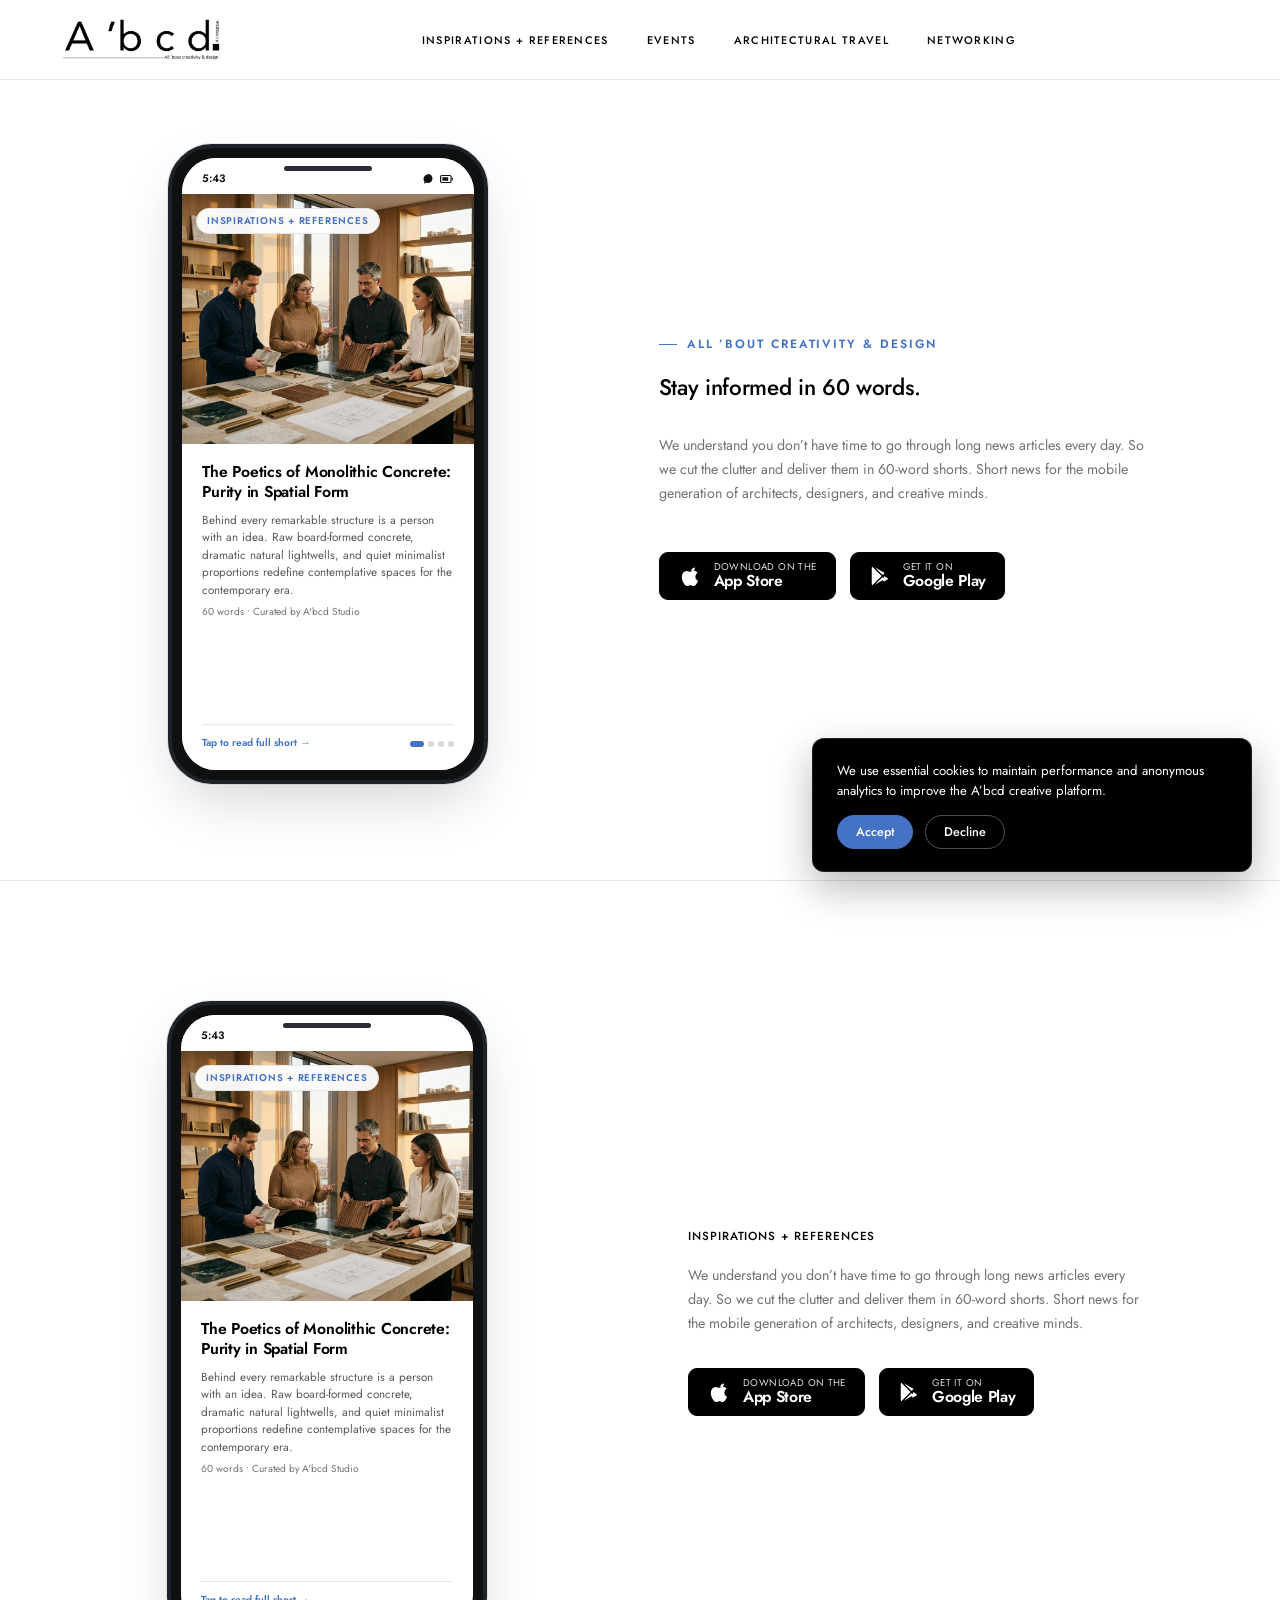
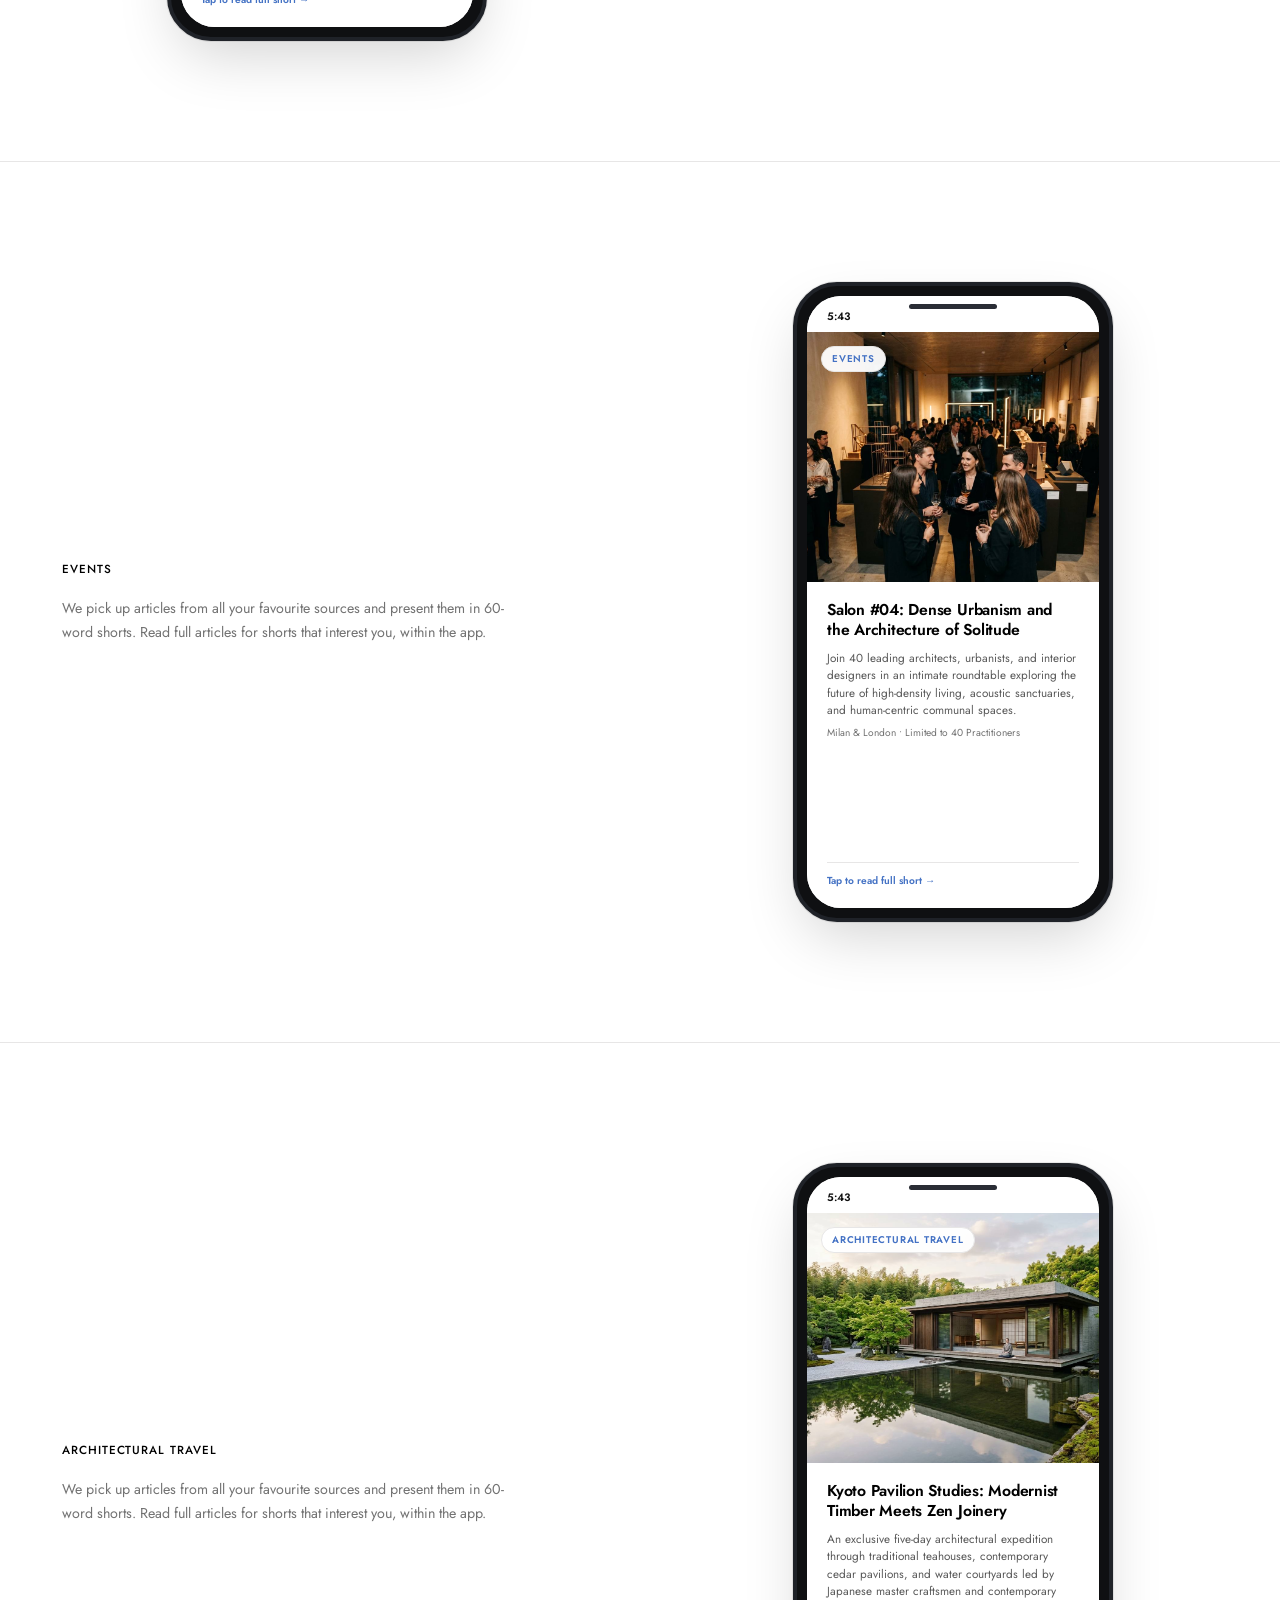
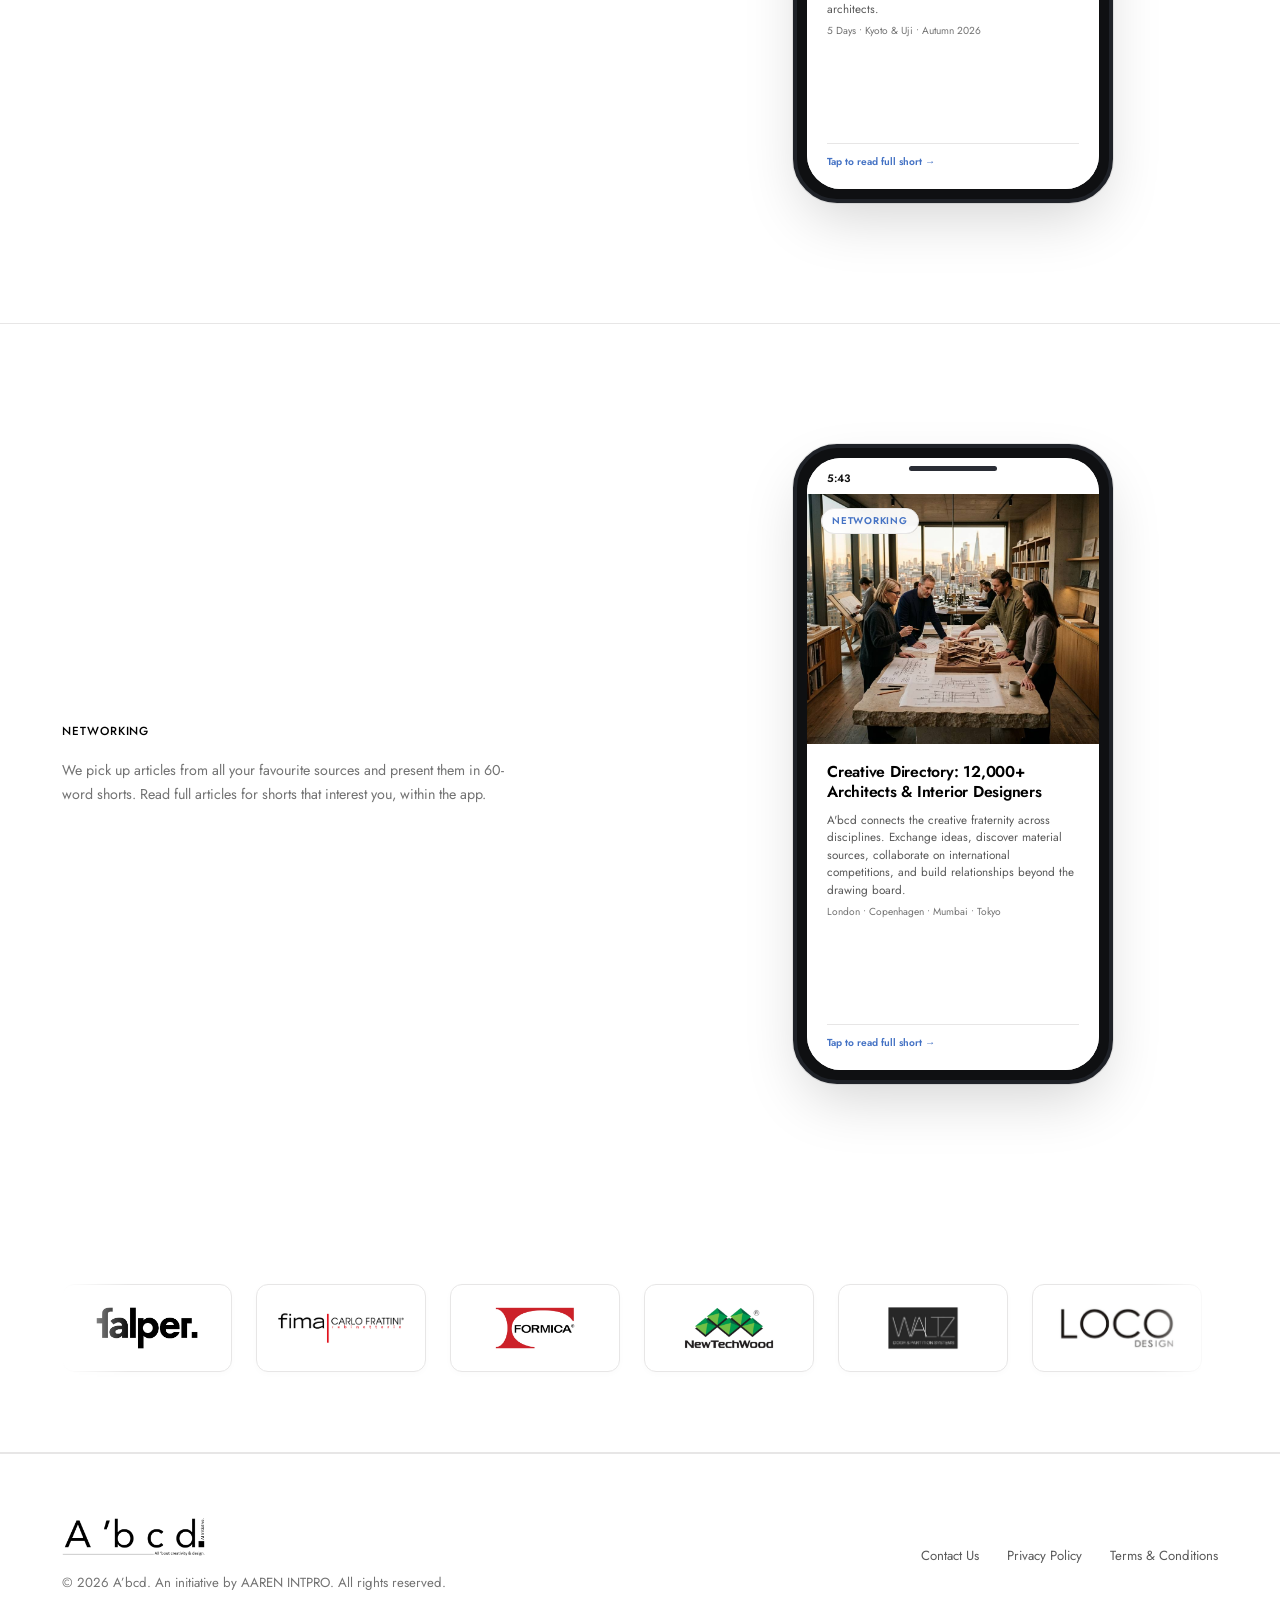
==== commit 91aad0ee: "refactor: update UI layout, typography styles, and integrate animated marquee for brand showcase" ====
--- a/index.html
+++ b/index.html
@@ -1,36 +1,26 @@
 <!DOCTYPE html>
 <html lang="en">
 <head>
-  <meta charset="UTF-8">
-  <meta name="viewport" content="width=device-width, initial-scale=1.0">
+  <meta charset="utf-8" />
+  <meta name="viewport" content="width=device-width, initial-scale=1.0" />
   <title>A’bcd — all ’bout creativity &amp; design | An initiative by AAREN INTPRO</title>
-  <meta name="description" content="A’bcd brings architects, interior designers, and the wider creative fraternity together to discover curated 60-word design intelligence, inspirations, events, architectural travel, and networking.">
-  
-  <!-- Favicons -->
-  <link rel="icon" type="image/png" href="favicon.png">
-  <link rel="apple-touch-icon" href="favicon.png">
-
-  <!-- Google Fonts: Jost (Contemporary Sans) & Cormorant Garamond (Editorial Display) -->
-  <link rel="preconnect" href="https://fonts.googleapis.com">
-  <link rel="preconnect" href="https://fonts.gstatic.com" crossorigin>
-  <link href="https://fonts.googleapis.com/css2?family=Cormorant+Garamond:ital,wght@0,400;0,500;0,600;1,400;1,500&family=Jost:wght@300;400;500;600;700&display=swap" rel="stylesheet">
-
-  <!-- Main Design System Stylesheet -->
-  <link rel="stylesheet" href="style.css">
+  <meta name="description" content="A’bcd brings architects, interior designers, and the wider creative fraternity together to discover curated 60-word design intelligence, inspirations, events, architectural travel, and networking." />
+  <link rel="icon" type="image/png" href="images/reference/logo.png" />
+  <link rel="apple-touch-icon" href="images/reference/logo.png" />
+  <link rel="preconnect" href="https://fonts.googleapis.com" />
+  <link rel="preconnect" href="https://fonts.gstatic.com" crossorigin />
+  <link href="https://fonts.googleapis.com/css2?family=Cormorant+Garamond:ital,wght@0,400;0,500;0,600;1,400;1,500&amp;family=Jost:wght@300;400;500;600;700&amp;display=swap" rel="stylesheet" />
+  <link rel="stylesheet" href="style.css" />
 </head>
 <body>
 
-  <!-- ==========================================================================
-       Sticky Header with Presentation Branding & 4 Main Navigation Categories
-       ========================================================================== -->
+  <!-- Site Header -->
   <header class="site-header">
     <div class="container header-container">
-      <!-- ABCD Wordmark & Tagline -->
       <a href="#hero" class="brand-link" aria-label="A’bcd — All ’bout creativity &amp; design Home">
-        <img src="logo.png" alt="A’bcd — all ’bout creativity &amp; design" class="brand-logo-image" width="165" height="44">
+        <img src="images/reference/logo.png" alt="A’bcd — all ’bout creativity &amp; design" class="brand-logo-image" width="165" height="44" />
       </a>
-
-      <!-- 4 Core Navigation Categories from Presentation -->
+      
       <nav class="main-nav" id="mainNav" aria-label="Main Navigation">
         <ul class="nav-list">
           <li><a href="#inspirations" class="nav-link">Inspirations + References</a></li>
@@ -40,10 +30,8 @@
         </ul>
       </nav>
 
-      <!-- Action Button & Mobile Drawer Toggle -->
       <div class="header-actions">
-        <button class="btn btn-primary btn-sm" data-open="joinDlg">Become a member</button>
-        <button class="menu-toggle" id="menuToggle" aria-expanded="false" aria-controls="mainNav" aria-label="Toggle navigation menu">
+        <button class="menu-toggle" id="menuToggle" aria-label="Toggle navigation menu" aria-expanded="false" aria-controls="mainNav">
           <span></span>
           <span></span>
           <span></span>
@@ -53,29 +41,31 @@
   </header>
 
   <main>
-    <!-- ==========================================================================
-         Hero Section (Slide 1 & 2 Composition): 60-Word Card Phone Mockup + Editorial
-         ========================================================================== -->
+    <!-- Slide 1: Hero Section -->
     <section class="hero-section" id="hero">
       <div class="container hero-grid">
-        
-        <!-- Left: Interactive Smartphone Mockup showing 60-word Short Card -->
+        <!-- Left: Interactive Smartphone Mockup -->
         <div class="phone-mockup-wrapper">
           <div class="phone-mockup">
             <div class="phone-screen">
-              <!-- Mobile Status Bar -->
               <div class="phone-status-bar">
                 <span>5:43</span>
                 <div class="phone-status-icons">
-                  <svg width="12" height="12" viewBox="0 0 24 24" fill="currentColor"><path d="M12 3c-4.97 0-9 4.03-9 9 0 2.12.74 4.07 1.97 5.61L4.35 19.4c-.39.39-.39 1.02 0 1.41.39.39 1.02.39 1.41 0l1.9-1.9C9.28 19.57 10.59 20 12 20c4.97 0 9-4.03 9-9s-4.03-9-9-9z"/></svg>
-                  <svg width="14" height="10" viewBox="0 0 24 16" fill="currentColor"><rect x="1" y="2" width="18" height="12" rx="2" stroke="currentColor" stroke-width="2" fill="none"/><rect x="4" y="5" width="10" height="6" fill="currentColor"/><path d="M21 6v4" stroke="currentColor" stroke-width="2"/></svg>
+                  <svg width="12" height="12" viewBox="0 0 24 24" fill="currentColor">
+                    <path d="M12 3c-4.97 0-9 4.03-9 9 0 2.12.74 4.07 1.97 5.61L4.35 19.4c-.39.39-.39 1.02 0 1.41.39.39 1.02.39 1.41 0l1.9-1.9C9.28 19.57 10.59 20 12 20c4.97 0 9-4.03 9-9s-4.03-9-9-9z"/>
+                  </svg>
+                  <svg width="14" height="10" viewBox="0 0 24 16" fill="currentColor">
+                    <rect x="1" y="2" width="18" height="12" rx="2" fill="none" stroke="currentColor" stroke-width="2"/>
+                    <rect x="4" y="5" width="10" height="6" fill="currentColor"/>
+                    <path d="M21 6v4" stroke="currentColor" stroke-width="2"/>
+                  </svg>
                 </div>
               </div>
 
               <!-- Live Card Container -->
-              <div class="phone-card" id="phoneLiveCard" title="Tap to read full piece">
+              <div class="phone-card" id="phoneLiveCard" title="Tap to read full piece" style="cursor: pointer;">
                 <div class="phone-card-media">
-                  <img src="images/material-library.jpg" alt="Architecture card" class="phone-card-img" id="phoneCardImg">
+                  <img id="phoneCardImg" src="images/reference/hero_card.jpeg" alt="The Poetics of Monolithic Concrete: Purity in Spatial Form" class="phone-card-img" />
                   <span class="phone-card-badge" id="phoneCardBadge">Inspirations + References</span>
                 </div>
                 <div class="phone-card-body">
@@ -85,12 +75,12 @@
                     <p class="phone-card-meta" id="phoneCardMeta">60 words • Curated by A'bcd Studio</p>
                   </div>
                   <div class="phone-card-footer">
-                    <span class="phone-tap-prompt">Tap to read full short &rarr;</span>
+                    <span class="phone-tap-prompt">Tap to read full short →</span>
                     <div class="phone-swipe-indicator">
-                      <span class="phone-dot active" data-index="0"></span>
-                      <span class="phone-dot" data-index="1"></span>
-                      <span class="phone-dot" data-index="2"></span>
-                      <span class="phone-dot" data-index="3"></span>
+                      <span class="phone-dot active" data-index="0" title="Inspirations"></span>
+                      <span class="phone-dot" data-index="1" title="Events"></span>
+                      <span class="phone-dot" data-index="2" title="Architectural Travel"></span>
+                      <span class="phone-dot" data-index="3" title="Networking"></span>
                     </div>
                   </div>
                 </div>
@@ -101,59 +91,15 @@
 
         <!-- Right: Editorial Presentation Copy & Official Store Badges -->
         <div class="hero-copy">
-          <!-- Partner Brands Showcase: Brands We Deal With (WhatsApp Reference) -->
-          <div class="hero-partner-brands" aria-label="Partner brands we deal with">
-            <div class="hero-partner-heading">
-              <span class="hero-partner-tag">BRANDS WE DEAL WITH</span>
-              <span class="hero-partner-sub">Curated Global Materials &amp; Architectural Fittings</span>
-            </div>
-            <div class="hero-partner-ticker" tabindex="0">
-              <div class="hero-partner-track">
-                <!-- Group 1 -->
-                <div class="hero-partner-item" title="Falper"><img src="images/brands/brand_clean_01.png" alt="Falper"></div>
-                <div class="hero-partner-item" title="Fima Carlo Frattini"><img src="images/brands/brand_clean_02.png" alt="Fima Carlo Frattini"></div>
-                <div class="hero-partner-item" title="Formica"><img src="images/brands/brand_clean_03.png" alt="Formica"></div>
-                <div class="hero-partner-item" title="NewTechWood"><img src="images/brands/brand_clean_04.png" alt="NewTechWood"></div>
-                <div class="hero-partner-item" title="Waltz Door &amp; Partition"><img src="images/brands/brand_clean_05.png" alt="Waltz"></div>
-                <div class="hero-partner-item" title="Loco Design"><img src="images/brands/brand_clean_06.png" alt="Loco Design"></div>
-                <div class="hero-partner-item" title="WOW Ceramic Design"><img src="images/brands/brand_clean_07.png" alt="WOW"></div>
-                <div class="hero-partner-item" title="Slashform"><img src="images/brands/brand_clean_08.png" alt="Slashform"></div>
-                <div class="hero-partner-item" title="Peel Ply"><img src="images/brands/brand_clean_09.png" alt="Peel Ply"></div>
-                <div class="hero-partner-item" title="Bodaq Interior Film"><img src="images/brands/brand_clean_10.png" alt="Bodaq"></div>
-                <div class="hero-partner-item" title="IW Surfaces"><img src="images/brands/brand_clean_11.png" alt="IW"></div>
-                <div class="hero-partner-item" title="Agape Design"><img src="images/brands/brand_clean_12.png" alt="Agape"></div>
-                <div class="hero-partner-item" title="Mirage Granito Ceramico"><img src="images/brands/brand_clean_13.png" alt="Mirage"></div>
-                <div class="hero-partner-item" title="Mafi Natural Wood"><img src="images/brands/brand_clean_14.png" alt="Mafi"></div>
-                <div class="hero-partner-item" title="Inclass Veneer"><img src="images/brands/brand_clean_15.png" alt="Inclass Veneer"></div>
-                <div class="hero-partner-item" title="Inkiostro Bianco"><img src="images/brands/brand_clean_16.png" alt="Inkiostro Bianco"></div>
-                <!-- Duplicate Group for seamless continuous marquee loop -->
-                <div class="hero-partner-item" aria-hidden="true"><img src="images/brands/brand_clean_01.png" alt=""></div>
-                <div class="hero-partner-item" aria-hidden="true"><img src="images/brands/brand_clean_02.png" alt=""></div>
-                <div class="hero-partner-item" aria-hidden="true"><img src="images/brands/brand_clean_03.png" alt=""></div>
-                <div class="hero-partner-item" aria-hidden="true"><img src="images/brands/brand_clean_04.png" alt=""></div>
-                <div class="hero-partner-item" aria-hidden="true"><img src="images/brands/brand_clean_05.png" alt=""></div>
-                <div class="hero-partner-item" aria-hidden="true"><img src="images/brands/brand_clean_06.png" alt=""></div>
-                <div class="hero-partner-item" aria-hidden="true"><img src="images/brands/brand_clean_07.png" alt=""></div>
-                <div class="hero-partner-item" aria-hidden="true"><img src="images/brands/brand_clean_08.png" alt=""></div>
-                <div class="hero-partner-item" aria-hidden="true"><img src="images/brands/brand_clean_09.png" alt=""></div>
-                <div class="hero-partner-item" aria-hidden="true"><img src="images/brands/brand_clean_10.png" alt=""></div>
-                <div class="hero-partner-item" aria-hidden="true"><img src="images/brands/brand_clean_11.png" alt=""></div>
-                <div class="hero-partner-item" aria-hidden="true"><img src="images/brands/brand_clean_12.png" alt=""></div>
-                <div class="hero-partner-item" aria-hidden="true"><img src="images/brands/brand_clean_13.png" alt=""></div>
-                <div class="hero-partner-item" aria-hidden="true"><img src="images/brands/brand_clean_14.png" alt=""></div>
-                <div class="hero-partner-item" aria-hidden="true"><img src="images/brands/brand_clean_15.png" alt=""></div>
-                <div class="hero-partner-item" aria-hidden="true"><img src="images/brands/brand_clean_16.png" alt=""></div>
-              </div>
-            </div>
-          </div>
-          <h1 class="display-title hero-title">Stay informed in 60 words.</h1>
+          <div class="hero-header-block">
+            <span class="category-eyebrow">All ’bout creativity &amp; design</span>
+            <h1 class="hero-title">Stay informed in 60 words.</h1>
+          </div>
           <p class="lead-body hero-description">
             We understand you don’t have time to go through long news articles every day. So we cut the clutter and deliver them in 60-word shorts. Short news for the mobile generation of architects, designers, and creative minds.
           </p>
-
-          <!-- Presentation App Badges -->
+          
           <div class="store-badges">
-            <!-- App Store Badge -->
             <a href="https://apps.apple.com" target="_blank" rel="noopener" class="store-badge" aria-label="Download on the App Store">
               <svg width="24" height="24" viewBox="0 0 24 24">
                 <path d="M18.71 19.5c-.83 1.24-1.71 2.45-3.05 2.47-1.34.03-1.77-.79-3.29-.79-1.53 0-2 .77-3.27.82-1.31.05-2.3-1.32-3.14-2.53C4.25 17 2.94 12.45 4.7 9.39c.87-1.52 2.43-2.48 4.12-2.51 1.28-.02 2.5.87 3.29.87.78 0 2.26-1.07 3.81-.91.65.03 2.47.26 3.64 1.98-.09.06-2.17 1.28-2.15 3.81.03 3.02 2.65 4.03 2.68 4.04-.03.07-.42 1.44-1.38 2.83M15.97 6.37c.61-.75 1.04-1.8 0.92-2.87-.9.04-2.02.6-2.66 1.34-.56.64-1.05 1.71-.92 2.74 1.01.08 2.05-.46 2.66-1.21z"/>
@@ -163,8 +109,6 @@
                 <span class="store-name">App Store</span>
               </div>
             </a>
-
-            <!-- Google Play Badge -->
             <a href="https://play.google.com/store" target="_blank" rel="noopener" class="store-badge" aria-label="Get it on Google Play">
               <svg width="22" height="24" viewBox="0 0 24 24">
                 <path d="M3.609 1.814L13.792 12 3.61 22.186c-.37-.367-.61-.91-.61-1.554V3.368c0-.644.24-1.187.61-1.554zm11.24 11.243l2.25 2.25-10.742 6.138 8.492-8.388zm0-2.114L6.357 2.555l10.742 6.138-2.25 2.25zm1.536 1.057l3.666 2.095c.87.498.87 1.314 0 1.812l-3.666 2.095-2.023-2.023 2.023-1.979z"/>
@@ -175,568 +119,308 @@
               </div>
             </a>
           </div>
-
-          <!-- Secondary Actions -->
-          <div class="hero-cta-group">
-            <button class="btn btn-primary" data-open="joinDlg">Become a member</button>
-            <a href="#inspirations" class="btn btn-outline">Explore Inspirations</a>
-          </div>
-        </div>
-
+        </div>
       </div>
     </section>
 
-    <hr class="section-divider">
-
-    <!-- ==========================================================================
-         Section 1: INSPIRATIONS + REFERENCES (Slide 2 Exact)
-         ========================================================================== -->
-    <section class="section-spacing" id="inspirations">
-      <div class="container">
-        
-        <div class="section-header-split">
-          <div>
-            <span class="category-eyebrow">01 / Visual Archive &amp; Design Intelligence</span>
-            <h2 class="section-title">Inspirations + References</h2>
-          </div>
+    <!-- Slide 2: Inspirations + References -->
+    <section class="ppt-section" id="inspirations">
+      <div class="container ppt-grid ppt-left">
+        <!-- Phone Mockup on Left -->
+        <div class="phone-mockup-wrapper">
+          <div class="phone-mockup">
+            <div class="phone-screen">
+              <div class="phone-status-bar">
+                <span>5:43</span>
+              </div>
+              <div class="phone-card" data-read-short data-category="Inspirations + References" data-headline="The Poetics of Monolithic Concrete: Purity in Spatial Form" data-img="images/reference/inspirations_card.jpeg" data-text="Behind every remarkable structure is a person with an idea. Raw board-formed concrete, dramatic natural lightwells, and quiet minimalist proportions redefine contemplative spaces for the contemporary era." data-meta="60 words • Curated by A'bcd Studio" style="cursor: pointer;">
+                <div class="phone-card-media">
+                  <img src="images/reference/inspirations_card.jpeg" alt="Inspirations + References" class="phone-card-img" />
+                  <span class="phone-card-badge">Inspirations + References</span>
+                </div>
+                <div class="phone-card-body">
+                  <div>
+                    <h4 class="phone-card-headline">The Poetics of Monolithic Concrete: Purity in Spatial Form</h4>
+                    <p class="phone-card-text">Behind every remarkable structure is a person with an idea. Raw board-formed concrete, dramatic natural lightwells, and quiet minimalist proportions redefine contemplative spaces for the contemporary era.</p>
+                    <p class="phone-card-meta">60 words • Curated by A'bcd Studio</p>
+                  </div>
+                  <div class="phone-card-footer">
+                    <span class="phone-tap-prompt">Tap to read full short →</span>
+                  </div>
+                </div>
+              </div>
+            </div>
+          </div>
+        </div>
+
+        <!-- Copy on Right -->
+        <div class="ppt-copy">
+          <span class="ppt-label">Inspirations + References</span>
           <p class="lead-body">
-            An editorial discovery experience for architecture, design inspiration, creative references, and material collections—condensed into 60-word briefs.
+            We understand you don’t have time to go through long news articles every day. So we cut the clutter and deliver them in 60-word shorts. Short news for the mobile generation of architects, designers, and creative minds.
           </p>
-        </div>
-
-        <!-- Filter Bar -->
-        <div class="filter-bar" role="tablist" aria-label="Inspirations Filter">
-          <button class="filter-btn active" data-filter="all">All Collections</button>
-          <button class="filter-btn" data-filter="architecture">Architecture</button>
-          <button class="filter-btn" data-filter="interiors">Interiors</button>
-          <button class="filter-btn" data-filter="materiality">Materiality</button>
-          <button class="filter-btn" data-filter="spatial">Spatial Art</button>
-        </div>
-
-        <!-- Grid of 6 Editorial Cards -->
-        <div class="inspirations-grid">
-          
-          <!-- Card 1 -->
-          <article class="card-item" data-category="architecture">
-            <div class="card-media">
-              <img src="images/material-library.jpg" alt="Monolithic Concrete" loading="lazy">
-              <span class="card-tag">Architecture</span>
-            </div>
-            <div class="card-content">
-              <div class="card-meta-row">
-                <span>Ref #0821</span>
-                <span>60 Words</span>
-              </div>
-              <h3 class="card-title">The Poetics of Monolithic Concrete</h3>
-              <p class="card-excerpt">
-                Raw board-formed concrete, dramatic natural lightwells, and quiet minimalist proportions redefine contemplative spaces for the contemporary era. Purity in spatial volume allows light to become the primary material.
-              </p>
-              <button class="card-action" data-read-short>
-                Read 60-word Short <span>&rarr;</span>
-              </button>
-            </div>
-          </article>
-
-          <!-- Card 2 -->
-          <article class="card-item" data-category="architecture">
-            <div class="card-media">
-              <img src="images/travel_kyoto.jpg" alt="Kyoto Zen Pavilions" loading="lazy">
-              <span class="card-tag">Architecture</span>
-            </div>
-            <div class="card-content">
-              <div class="card-meta-row">
-                <span>Ref #0822</span>
-                <span>60 Words</span>
-              </div>
-              <h3 class="card-title">Kyoto Pavilion Studies &amp; Zen Geometry</h3>
-              <p class="card-excerpt">
-                Traditional Japanese cedar joinery seamlessly meets modernist cantilevered glass. Water courtyards act as acoustic buffers, merging indoor tatami serenity with outdoor natural reflection.
-              </p>
-              <button class="card-action" data-read-short>
-                Read 60-word Short <span>&rarr;</span>
-              </button>
-            </div>
-          </article>
-
-          <!-- Card 3 -->
-          <article class="card-item" data-category="interiors">
-            <div class="card-media">
-              <img src="about_vision.jpg" alt="Studio Practice" loading="lazy">
-              <span class="card-tag">Interiors</span>
-            </div>
-            <div class="card-content">
-              <div class="card-meta-row">
-                <span>Ref #0823</span>
-                <span>60 Words</span>
-              </div>
-              <h3 class="card-title">Studio Practice &amp; Collaborative Blueprints</h3>
-              <p class="card-excerpt">
-                Behind every remarkable space is a person with an idea. Exploring the tactile translation from hand-drawn scale drawings and basswood scale models into physical built environments.
-              </p>
-              <button class="card-action" data-read-short>
-                Read 60-word Short <span>&rarr;</span>
-              </button>
-            </div>
-          </article>
-
-          <!-- Card 4 -->
-          <article class="card-item" data-category="materiality">
-            <div class="card-media">
-              <img src="hero_collaboration.jpg" alt="Material Tactility" loading="lazy">
-              <span class="card-tag">Materiality</span>
-            </div>
-            <div class="card-content">
-              <div class="card-meta-row">
-                <span>Ref #0824</span>
-                <span>60 Words</span>
-              </div>
-              <h3 class="card-title">Material Tactility: Patinated Brass &amp; Limestone</h3>
-              <p class="card-excerpt">
-                Investigating sensory durability across natural stone, fluted oak panels, and unlacquered brass hardware that ages gracefully with touch and atmospheric patina over decades of occupancy.
-              </p>
-              <button class="card-action" data-read-short>
-                Read 60-word Short <span>&rarr;</span>
-              </button>
-            </div>
-          </article>
-
-          <!-- Card 5 -->
-          <article class="card-item" data-category="architecture">
-            <div class="card-media">
-              <img src="images/travel_nordic.jpg" alt="Nordic Waterfront Urbanism" loading="lazy">
-              <span class="card-tag">Architecture</span>
-            </div>
-            <div class="card-content">
-              <div class="card-meta-row">
-                <span>Ref #0825</span>
-                <span>60 Words</span>
-              </div>
-              <h3 class="card-title">Nordic Waterfront Urbanism &amp; Civic Scale</h3>
-              <p class="card-excerpt">
-                Copenhagen’s contemporary timber harbor pavilions merge civic infrastructure with human-centric public spaces. Low-carbon laminated timber construction creates sustainable architectural vitality.
-              </p>
-              <button class="card-action" data-read-short>
-                Read 60-word Short <span>&rarr;</span>
-              </button>
-            </div>
-          </article>
-
-          <!-- Card 6 -->
-          <article class="card-item" data-category="spatial">
-            <div class="card-media">
-              <img src="experiences_salon.jpg" alt="Spatial Salon Encounters" loading="lazy">
-              <span class="card-tag">Spatial Art</span>
-            </div>
-            <div class="card-content">
-              <div class="card-meta-row">
-                <span>Ref #0826</span>
-                <span>60 Words</span>
-              </div>
-              <h3 class="card-title">Spatial Installations &amp; Sculptural Light</h3>
-              <p class="card-excerpt">
-                Illumination as architectural sculpture. Analyzing how linear minimalist luminaires define boundaries, frame voids, and evoke emotional warmth within brutalist and travertine interiors.
-              </p>
-              <button class="card-action" data-read-short>
-                Read 60-word Short <span>&rarr;</span>
-              </button>
-            </div>
-          </article>
-
-        </div>
-
+          <div class="store-badges">
+            <a href="https://apps.apple.com" target="_blank" rel="noopener" class="store-badge" aria-label="Download on the App Store">
+              <svg width="24" height="24" viewBox="0 0 24 24">
+                <path d="M18.71 19.5c-.83 1.24-1.71 2.45-3.05 2.47-1.34.03-1.77-.79-3.29-.79-1.53 0-2 .77-3.27.82-1.31.05-2.3-1.32-3.14-2.53C4.25 17 2.94 12.45 4.7 9.39c.87-1.52 2.43-2.48 4.12-2.51 1.28-.02 2.5.87 3.29.87.78 0 2.26-1.07 3.81-.91.65.03 2.47.26 3.64 1.98-.09.06-2.17 1.28-2.15 3.81.03 3.02 2.65 4.03 2.68 4.04-.03.07-.42 1.44-1.38 2.83M15.97 6.37c.61-.75 1.04-1.8 0.92-2.87-.9.04-2.02.6-2.66 1.34-.56.64-1.05 1.71-.92 2.74 1.01.08 2.05-.46 2.66-1.21z"/>
+              </svg>
+              <div class="store-badge-text">
+                <span class="caption">Download on the</span>
+                <span class="store-name">App Store</span>
+              </div>
+            </a>
+            <a href="https://play.google.com/store" target="_blank" rel="noopener" class="store-badge" aria-label="Get it on Google Play">
+              <svg width="22" height="24" viewBox="0 0 24 24">
+                <path d="M3.609 1.814L13.792 12 3.61 22.186c-.37-.367-.61-.91-.61-1.554V3.368c0-.644.24-1.187.61-1.554zm11.24 11.243l2.25 2.25-10.742 6.138 8.492-8.388zm0-2.114L6.357 2.555l10.742 6.138-2.25 2.25zm1.536 1.057l3.666 2.095c.87.498.87 1.314 0 1.812l-3.666 2.095-2.023-2.023 2.023-1.979z"/>
+              </svg>
+              <div class="store-badge-text">
+                <span class="caption">GET IT ON</span>
+                <span class="store-name">Google Play</span>
+              </div>
+            </a>
+          </div>
+        </div>
       </div>
     </section>
 
-    <!-- ==========================================================================
-         Section 2: EVENTS (Slide 3 Composition - Alternating Split Layout)
-         ========================================================================== -->
-    <section class="section-spacing events-section" id="events">
-      <div class="container">
-        
-        <div class="events-split-grid">
-          
-          <!-- Left: Editorial Content & Event Schedule -->
-          <div>
-            <span class="category-eyebrow">02 / Gatherings &amp; Salons</span>
-            <h2 class="section-title">Events</h2>
-            <p class="lead-body" style="margin-top: 14px;">
-              From private salon roundtables and material explorations to international architecture symposiums, A’bcd brings the design community together beyond the drawing board.
-            </p>
-
-            <div class="events-list">
-              
-              <!-- Event 1 -->
-              <div class="event-row">
-                <div class="event-date-box">
-                  <span class="event-date-day">14</span>
-                  <span class="event-date-month">Nov</span>
-                </div>
-                <div class="event-info">
-                  <h3>A’bcd Architecture Salon #04: The Future of Dense Urbanism</h3>
-                  <div class="event-meta">
-                    <span>London &amp; Global Broadcast</span>
-                    <span>40 Limited Seats</span>
-                  </div>
-                </div>
-                <button class="btn btn-outline btn-sm" data-open="joinDlg" data-event-name="Architecture Salon #04">RSVP</button>
-              </div>
-
-              <!-- Event 2 -->
-              <div class="event-row">
-                <div class="event-date-box">
-                  <span class="event-date-day">28</span>
-                  <span class="event-date-month">Nov</span>
-                </div>
-                <div class="event-info">
-                  <h3>Materiality &amp; Tactility: Hands-on Workshop with Master Artisans</h3>
-                  <div class="event-meta">
-                    <span>Milan Design District</span>
-                    <span>Curated Workshop</span>
-                  </div>
-                </div>
-                <button class="btn btn-outline btn-sm" data-open="joinDlg" data-event-name="Materiality Workshop Milan">RSVP</button>
-              </div>
-
-              <!-- Event 3 -->
-              <div class="event-row">
-                <div class="event-date-box">
-                  <span class="event-date-day">12</span>
-                  <span class="event-date-month">Dec</span>
-                </div>
-                <div class="event-info">
-                  <h3>Design Biennale Roundtable: Computational Craft &amp; AI Initiatives</h3>
-                  <div class="event-meta">
-                    <span>Venice / Tokyo Live</span>
-                    <span>Panel &amp; Networking</span>
-                  </div>
-                </div>
-                <button class="btn btn-outline btn-sm" data-open="joinDlg" data-event-name="Design Biennale Roundtable">RSVP</button>
-              </div>
-
-            </div>
-          </div>
-
-          <!-- Right: Visual Feature Card representing Slide 3 mockup -->
-          <div>
-            <div class="card-item" style="box-shadow: var(--shadow-card); background: #FFFFFF;">
-              <div class="card-media" style="aspect-ratio: 16/11;">
-                <img src="experiences_salon.jpg" alt="A'bcd Salon Event">
-                <span class="card-tag">Featured Salon</span>
-              </div>
-              <div class="card-content">
-                <div class="card-meta-row">
-                  <span>Upcoming Gathering</span>
-                  <span>London / Milan</span>
-                </div>
-                <h3 class="card-title">A’bcd Design Salon Series: Conversations Beyond Disciplines</h3>
-                <p class="card-excerpt">
-                  Where creative minds connect over shared ideas, material prototypes, and architectural visions. We curate focused private gatherings where honest dialogue happens freely.
-                </p>
-                <button class="btn btn-primary" data-open="joinDlg" data-event-name="General Salon Series Registration">
-                  Register for Upcoming Gatherings
-                </button>
-              </div>
-            </div>
-          </div>
-
-        </div>
-
+    <!-- Slide 3: Events -->
+    <section class="ppt-section" id="events">
+      <div class="container ppt-grid ppt-right">
+        <!-- Copy on Left -->
+        <div class="ppt-copy">
+          <span class="ppt-label">Events</span>
+          <p class="lead-body">
+            We pick up articles from all your favourite sources and present them in 60-word shorts. Read full articles for shorts that interest you, within the app.
+          </p>
+        </div>
+
+        <!-- Phone Mockup on Right -->
+        <div class="phone-mockup-wrapper">
+          <div class="phone-mockup">
+            <div class="phone-screen">
+              <div class="phone-status-bar">
+                <span>5:43</span>
+              </div>
+              <div class="phone-card" data-read-short data-category="Events" data-headline="Salon #04: Dense Urbanism and the Architecture of Solitude" data-img="images/reference/events_card.jpeg" data-text="Join 40 leading architects, urbanists, and interior designers in an intimate roundtable exploring the future of high-density living, acoustic sanctuaries, and human-centric communal spaces." data-meta="Milan & London • Limited to 40 Practitioners" style="cursor: pointer;">
+                <div class="phone-card-media">
+                  <img src="images/reference/events_card.jpeg" alt="Events" class="phone-card-img" />
+                  <span class="phone-card-badge">Events</span>
+                </div>
+                <div class="phone-card-body">
+                  <div>
+                    <h4 class="phone-card-headline">Salon #04: Dense Urbanism and the Architecture of Solitude</h4>
+                    <p class="phone-card-text">Join 40 leading architects, urbanists, and interior designers in an intimate roundtable exploring the future of high-density living, acoustic sanctuaries, and human-centric communal spaces.</p>
+                    <p class="phone-card-meta">Milan &amp; London • Limited to 40 Practitioners</p>
+                  </div>
+                  <div class="phone-card-footer">
+                    <span class="phone-tap-prompt">Tap to read full short →</span>
+                  </div>
+                </div>
+              </div>
+            </div>
+          </div>
+        </div>
       </div>
     </section>
 
-    <!-- ==========================================================================
-         Section 3: ARCHITECTURAL TRAVEL (Slide 4 Composition)
-         ========================================================================== -->
-    <section class="section-spacing travel-section" id="travel">
-      <div class="container">
-        
-        <div class="section-header-split">
-          <div>
-            <span class="category-eyebrow">03 / Expeditions &amp; Field Studies</span>
-            <h2 class="section-title">Architectural Travel</h2>
-          </div>
+    <!-- Slide 4: Architectural Travel -->
+    <section class="ppt-section" id="travel">
+      <div class="container ppt-grid ppt-right">
+        <!-- Copy on Left -->
+        <div class="ppt-copy">
+          <span class="ppt-label">Architectural Travel</span>
           <p class="lead-body">
-            Immersive architectural travel expeditions, global design tours, heritage study trips, and city walks curated specifically for architects and creative practitioners.
+            We pick up articles from all your favourite sources and present them in 60-word shorts. Read full articles for shorts that interest you, within the app.
           </p>
         </div>
 
-        <div class="travel-grid">
-          
-          <!-- Expedition 1: Kyoto -->
-          <article class="travel-card">
-            <div class="travel-media">
-              <img src="images/travel_kyoto.jpg" alt="Kyoto Architectural Expedition" loading="lazy">
-              <span class="travel-duration-badge">5 Days • 12 Places</span>
-            </div>
-            <div class="travel-body">
-              <span class="travel-destination">Kyoto &amp; Kansai, Japan</span>
-              <h3 class="travel-title">Modernist Timber &amp; Zen Spatial Geometry</h3>
-              <p class="travel-summary">
-                Study traditional sukiya-zukuri carpentry alongside contemporary timber masterworks by Tadao Ando, Kengo Kuma, and SANAA. Private temple access and architect-guided tours.
-              </p>
-              <div class="travel-details-list">
-                <div><strong>Curator:</strong> Kenzo Takahashi (Architect &amp; Historian)</div>
-                <div><strong>Group:</strong> Strictly limited to 12 practitioners</div>
-              </div>
-              <button class="btn btn-outline btn-sm" data-open="contactDlg" data-travel-dest="Kyoto & Kansai 2026">
-                Request Expedition Dossier
-              </button>
-            </div>
-          </article>
-
-          <!-- Expedition 2: Copenhagen -->
-          <article class="travel-card">
-            <div class="travel-media">
-              <img src="images/travel_nordic.jpg" alt="Copenhagen Urbanism" loading="lazy">
-              <span class="travel-duration-badge">4 Days • 14 Places</span>
-            </div>
-            <div class="travel-body">
-              <span class="travel-destination">Copenhagen, Denmark</span>
-              <h3 class="travel-title">Nordic Urbanism &amp; Sustainable Civic Living</h3>
-              <p class="travel-summary">
-                An insider exploration of Danish sustainable urbanism, circular timber construction, waterfront revitalization, and adaptive reuse architecture across Copenhagen and Malmö.
-              </p>
-              <div class="travel-details-list">
-                <div><strong>Curator:</strong> Astrid Møller (Urban Architect)</div>
-                <div><strong>Group:</strong> Strictly limited to 14 practitioners</div>
-              </div>
-              <button class="btn btn-outline btn-sm" data-open="contactDlg" data-travel-dest="Copenhagen Urbanism 2026">
-                Request Expedition Dossier
-              </button>
-            </div>
-          </article>
-
-          <!-- Expedition 3: Swiss Alps -->
-          <article class="travel-card">
-            <div class="travel-media">
-              <img src="hero_collaboration.jpg" alt="Swiss Stone Architecture" loading="lazy">
-              <span class="travel-duration-badge">4 Days • 10 Places</span>
-            </div>
-            <div class="travel-body">
-              <span class="travel-destination">Vals &amp; Basel, Switzerland</span>
-              <h3 class="travel-title">Swiss Stone Architecture &amp; Thermal Sanctuaries</h3>
-              <p class="travel-summary">
-                Experience Peter Zumthor's Therme Vals, Herzog &amp; de Meuron's Vitra Campus, and private Swiss architectural studios focused on monolithic craftsmanship and local stone materiality.
-              </p>
-              <div class="travel-details-list">
-                <div><strong>Curator:</strong> Christian Weiss (Spatial Designer)</div>
-                <div><strong>Group:</strong> Strictly limited to 10 practitioners</div>
-              </div>
-              <button class="btn btn-outline btn-sm" data-open="contactDlg" data-travel-dest="Swiss Stone & Thermal Vals 2026">
-                Request Expedition Dossier
-              </button>
-            </div>
-          </article>
-
-        </div>
-
+        <!-- Phone Mockup on Right -->
+        <div class="phone-mockup-wrapper">
+          <div class="phone-mockup">
+            <div class="phone-screen">
+              <div class="phone-status-bar">
+                <span>5:43</span>
+              </div>
+              <div class="phone-card" data-read-short data-category="Architectural Travel" data-headline="Kyoto Pavilion Studies: Modernist Timber Meets Zen Joinery" data-img="images/reference/travel_card.jpeg" data-text="An exclusive five-day architectural expedition through traditional teahouses, contemporary cedar pavilions, and water courtyards led by Japanese master craftsmen and contemporary architects." data-meta="5 Days • Kyoto & Uji • Autumn 2026" style="cursor: pointer;">
+                <div class="phone-card-media">
+                  <img src="images/reference/travel_card.jpeg" alt="Architectural Travel" class="phone-card-img" />
+                  <span class="phone-card-badge">Architectural Travel</span>
+                </div>
+                <div class="phone-card-body">
+                  <div>
+                    <h4 class="phone-card-headline">Kyoto Pavilion Studies: Modernist Timber Meets Zen Joinery</h4>
+                    <p class="phone-card-text">An exclusive five-day architectural expedition through traditional teahouses, contemporary cedar pavilions, and water courtyards led by Japanese master craftsmen and contemporary architects.</p>
+                    <p class="phone-card-meta">5 Days • Kyoto &amp; Uji • Autumn 2026</p>
+                  </div>
+                  <div class="phone-card-footer">
+                    <span class="phone-tap-prompt">Tap to read full short →</span>
+                  </div>
+                </div>
+              </div>
+            </div>
+          </div>
+        </div>
       </div>
     </section>
 
-    <!-- ==========================================================================
-         Section 4: NETWORKING (Slide 5 Composition)
-         ========================================================================== -->
-    <section class="section-spacing networking-section" id="networking">
-      <div class="container">
-        
-        <div class="section-header-split">
-          <div>
-            <span class="category-eyebrow">04 / Creative Fraternity Directory</span>
-            <h2 class="section-title">Networking</h2>
-          </div>
+    <!-- Slide 5: Networking -->
+    <section class="ppt-section" id="networking">
+      <div class="container ppt-grid ppt-right">
+        <!-- Copy on Left -->
+        <div class="ppt-copy">
+          <span class="ppt-label">Networking</span>
           <p class="lead-body">
-            Connect with the architects, interior designers, urbanists, and makers shaping our built environment. Build relationships beyond the drawing board.
+            We pick up articles from all your favourite sources and present them in 60-word shorts. Read full articles for shorts that interest you, within the app.
           </p>
         </div>
 
-        <div class="networking-grid">
-          
-          <!-- Member 1 -->
-          <div class="profile-card">
-            <div class="profile-avatar">EV</div>
-            <h3 class="profile-name">Ar. Elena Vance</h3>
-            <span class="profile-role">Principal Architect</span>
-            <span class="profile-location">London, UK • Studio Forma</span>
-            <p class="profile-bio">Specializing in contemporary cultural institutions, low-carbon rammed earth, and adaptive civic reuse.</p>
-            <button class="btn btn-outline btn-sm" data-open="joinDlg">Connect</button>
-          </div>
-
-          <!-- Member 2 -->
-          <div class="profile-card">
-            <div class="profile-avatar">MC</div>
-            <h3 class="profile-name">Marcus Chen</h3>
-            <span class="profile-role">Interior Design Director</span>
-            <span class="profile-location">Copenhagen, DK • Atelier Chen</span>
-            <p class="profile-bio">Focused on sensory hospitality interiors, bespoke joinery, and minimalist residential atmospheres.</p>
-            <button class="btn btn-outline btn-sm" data-open="joinDlg">Connect</button>
-          </div>
-
-          <!-- Member 3 -->
-          <div class="profile-card">
-            <div class="profile-avatar">PS</div>
-            <h3 class="profile-name">Priya Sharma</h3>
-            <span class="profile-role">Materiality Consultant</span>
-            <span class="profile-location">Mumbai, IN • Surface Lab</span>
-            <p class="profile-bio">Curating artisanal stone, acoustic fiber systems, and vernacular architectural craft traditions.</p>
-            <button class="btn btn-outline btn-sm" data-open="joinDlg">Connect</button>
-          </div>
-
-          <!-- Member 4 -->
-          <div class="profile-card">
-            <div class="profile-avatar">JM</div>
-            <h3 class="profile-name">Julian Moreau</h3>
-            <span class="profile-role">Urbanist &amp; Landscape Lead</span>
-            <span class="profile-location">Paris, FR • Bureau Territoire</span>
-            <p class="profile-bio">Designing biophilic urban ecosystems, pedestrian corridors, and public botanical installations.</p>
-            <button class="btn btn-outline btn-sm" data-open="joinDlg">Connect</button>
-          </div>
-
-        </div>
-
-        <!-- Community Values Block -->
-        <div class="values-panel">
-          <span class="category-eyebrow">The ABCD Philosophy</span>
-          <h2 class="section-title">A different way to connect.</h2>
-          
-          <div class="values-grid">
-            <div class="value-item">
-              <h3>People over Profiles</h3>
-              <p>We believe meaningful relationships begin with genuine conversations, shared interests, and a willingness to learn from one another.</p>
-            </div>
-            <div class="value-item">
-              <h3>Design beyond Disciplines</h3>
-              <p>Architecture, interiors, materials, lighting, furniture, and technology intersect. We bring different perspectives into the same conversation.</p>
-            </div>
-            <div class="value-item">
-              <h3>Community beyond Business</h3>
-              <p>Not every interaction needs to become a transaction. We want to create a space where relationships grow naturally and opportunities follow.</p>
-            </div>
-          </div>
-        </div>
-
+        <!-- Phone Mockup on Right -->
+        <div class="phone-mockup-wrapper">
+          <div class="phone-mockup">
+            <div class="phone-screen">
+              <div class="phone-status-bar">
+                <span>5:43</span>
+              </div>
+              <div class="phone-card" data-read-short data-category="Networking" data-headline="Creative Directory: 12,000+ Architects & Interior Designers" data-img="images/reference/networking_card.jpeg" data-text="A'bcd connects the creative fraternity across disciplines. Exchange ideas, discover material sources, collaborate on international competitions, and build relationships beyond the drawing board." data-meta="London • Copenhagen • Mumbai • Tokyo" style="cursor: pointer;">
+                <div class="phone-card-media">
+                  <img src="images/reference/networking_card.jpeg" alt="Networking" class="phone-card-img" />
+                  <span class="phone-card-badge">Networking</span>
+                </div>
+                <div class="phone-card-body">
+                  <div>
+                    <h4 class="phone-card-headline">Creative Directory: 12,000+ Architects &amp; Interior Designers</h4>
+                    <p class="phone-card-text">A'bcd connects the creative fraternity across disciplines. Exchange ideas, discover material sources, collaborate on international competitions, and build relationships beyond the drawing board.</p>
+                    <p class="phone-card-meta">London • Copenhagen • Mumbai • Tokyo</p>
+                  </div>
+                  <div class="phone-card-footer">
+                    <span class="phone-tap-prompt">Tap to read full short →</span>
+                  </div>
+                </div>
+              </div>
+            </div>
+          </div>
+        </div>
       </div>
     </section>
 
-    <!-- ==========================================================================
-         Community Brands & Partners Carousel (Preserved & Elevated)
-         ========================================================================== -->
+    <!-- Brands Carousel Section -->
     <section class="brands-section" id="brands">
       <div class="container">
-        <div class="brands-header">
-          <div>
-            <span class="category-eyebrow">AEC Partnerships</span>
-            <h2 class="section-title" style="font-size: 1.8rem;">Brands &amp; Studios We Deal With</h2>
-          </div>
-          <span style="font-size: 0.9rem; color: var(--color-accent); font-weight: 500;">Curated international materials, surfaces, sanitaryware &amp; bespoke fittings</span>
-        </div>
-
-        <div class="brands-carousel">
-          <button class="carousel-arrow" id="brandPrev" aria-label="Previous brands">&larr;</button>
-          <div class="carousel-viewport" id="brandViewport" tabindex="0" aria-label="Brand partners list">
-            <div class="carousel-track" id="brandTrack">
-              <div class="brand-box" title="Falper - Italian Luxury Bathrooms">
-                <img src="images/brands/brand_clean_01.png" alt="Falper" class="brand-card-logo">
-                <span class="brand-name-sub">Falper</span>
-              </div>
-              <div class="brand-box" title="Fima Carlo Frattini - Italian Rubinetterie">
-                <img src="images/brands/brand_clean_02.png" alt="Fima Carlo Frattini" class="brand-card-logo">
-                <span class="brand-name-sub">Fima Carlo Frattini</span>
-              </div>
-              <div class="brand-box" title="Formica - Architectural Laminates">
-                <img src="images/brands/brand_clean_03.png" alt="Formica" class="brand-card-logo">
-                <span class="brand-name-sub">Formica</span>
-              </div>
-              <div class="brand-box" title="NewTechWood - Architectural Cladding">
-                <img src="images/brands/brand_clean_04.png" alt="NewTechWood" class="brand-card-logo">
-                <span class="brand-name-sub">NewTechWood</span>
-              </div>
-              <div class="brand-box" title="Waltz - Door &amp; Partition Systems">
-                <img src="images/brands/brand_clean_05.png" alt="Waltz" class="brand-card-logo">
-                <span class="brand-name-sub">Waltz Partitions</span>
-              </div>
-              <div class="brand-box" title="Loco Design - Luxury Furniture &amp; Craft">
-                <img src="images/brands/brand_clean_06.png" alt="Loco Design" class="brand-card-logo">
-                <span class="brand-name-sub">Loco Design</span>
-              </div>
-              <div class="brand-box" title="WOW - Ceramic Tile Architecture">
-                <img src="images/brands/brand_clean_07.png" alt="WOW" class="brand-card-logo">
-                <span class="brand-name-sub">WOW Design</span>
-              </div>
-              <div class="brand-box" title="Slashform - Parametric &amp; Architectural Fabrication">
-                <img src="images/brands/brand_clean_08.png" alt="Slashform" class="brand-card-logo">
-                <span class="brand-name-sub">Slashform</span>
-              </div>
-              <div class="brand-box" title="Peel Ply - High Performance Veneers">
-                <img src="images/brands/brand_clean_09.png" alt="Peel Ply" class="brand-card-logo">
-                <span class="brand-name-sub">Peel Ply</span>
-              </div>
-              <div class="brand-box" title="Bodaq - Hyundai Interior Film">
-                <img src="images/brands/brand_clean_10.png" alt="Bodaq" class="brand-card-logo">
-                <span class="brand-name-sub">Bodaq Film</span>
-              </div>
-              <div class="brand-box" title="IW Surfaces - Architectural Finishes">
-                <img src="images/brands/brand_clean_11.png" alt="IW" class="brand-card-logo">
-                <span class="brand-name-sub">IW Surfaces</span>
-              </div>
-              <div class="brand-box" title="Agape - Italian Design Bathrooms">
-                <img src="images/brands/brand_clean_12.png" alt="Agape" class="brand-card-logo">
-                <span class="brand-name-sub">Agape</span>
-              </div>
-              <div class="brand-box" title="Mirage - Porcelain Stoneware Architecture">
-                <img src="images/brands/brand_clean_13.png" alt="Mirage" class="brand-card-logo">
-                <span class="brand-name-sub">Mirage Granito</span>
-              </div>
-              <div class="brand-box" title="Mafi - Austrian Natural Wood Floors">
-                <img src="images/brands/brand_clean_14.png" alt="Mafi" class="brand-card-logo">
-                <span class="brand-name-sub">Mafi Wood</span>
-              </div>
-              <div class="brand-box" title="Inclass Veneer - Architectural Timber Surfaces">
-                <img src="images/brands/brand_clean_15.png" alt="Inclass Veneer" class="brand-card-logo">
-                <span class="brand-name-sub">Inclass Veneer</span>
-              </div>
-              <div class="brand-box" title="Inkiostro Bianco - Bespoke Surfaces &amp; Wallpapers">
-                <img src="images/brands/brand_clean_16.png" alt="Inkiostro Bianco" class="brand-card-logo">
-                <span class="brand-name-sub">Inkiostro Bianco</span>
-              </div>
-            </div>
-          </div>
-          <button class="carousel-arrow" id="brandNext" aria-label="Next brands">&rarr;</button>
-        </div>
-      </div>
-    </section>
-
-    <!-- ==========================================================================
-         Final Call to Action
-         ========================================================================== -->
-    <section class="final-cta" id="contact">
-      <div class="container">
-        <h2>Your people. Your perspective. Your design community.</h2>
-        <p class="lead-body">
-          Whether you’re an architect, interior designer, creative professional, or someone shaping the future of spaces, there’s a place for you at A’bcd. Come for the conversations. Stay for the connections.
-        </p>
-
-        <div class="final-actions">
-          <button class="btn btn-primary" data-open="joinDlg">Be part of A’bcd</button>
-          <button class="btn btn-outline" data-open="contactDlg">Get in touch</button>
-        </div>
-
-        <p class="final-initiative">An initiative by AAREN INTPRO</p>
+        <div class="brands-marquee" aria-label="Brand partners">
+          <div class="brands-track">
+            <!-- Group 1 -->
+            <div class="brand-box" title="Falper - Italian Luxury Bathrooms">
+              <img src="images/brands/brand_clean_01.png" alt="Falper" class="brand-card-logo" />
+            </div>
+            <div class="brand-box" title="Fima Carlo Frattini - Italian Rubinetterie">
+              <img src="images/brands/brand_clean_02.png" alt="Fima Carlo Frattini" class="brand-card-logo" />
+            </div>
+            <div class="brand-box" title="Formica - Architectural Laminates">
+              <img src="images/brands/brand_clean_03.png" alt="Formica" class="brand-card-logo" />
+            </div>
+            <div class="brand-box" title="NewTechWood - Architectural Cladding">
+              <img src="images/brands/brand_clean_04.png" alt="NewTechWood" class="brand-card-logo" />
+            </div>
+            <div class="brand-box" title="Waltz - Door &amp; Partition Systems">
+              <img src="images/brands/brand_clean_05.png" alt="Waltz" class="brand-card-logo" />
+            </div>
+            <div class="brand-box" title="Loco Design - Luxury Furniture &amp; Craft">
+              <img src="images/brands/brand_clean_06.png" alt="Loco Design" class="brand-card-logo" />
+            </div>
+            <div class="brand-box" title="WOW - Ceramic Tile Architecture">
+              <img src="images/brands/brand_clean_07.png" alt="WOW" class="brand-card-logo" />
+            </div>
+            <div class="brand-box" title="Slashform - Parametric &amp; Architectural Fabrication">
+              <img src="images/brands/brand_clean_08.png" alt="Slashform" class="brand-card-logo" />
+            </div>
+            <div class="brand-box" title="Peel Ply - High Performance Veneers">
+              <img src="images/brands/brand_clean_09.png" alt="Peel Ply" class="brand-card-logo" />
+            </div>
+            <div class="brand-box" title="Bodaq - Hyundai Interior Film">
+              <img src="images/brands/brand_clean_10.png" alt="Bodaq" class="brand-card-logo" />
+            </div>
+            <div class="brand-box" title="IW Surfaces - Architectural Finishes">
+              <img src="images/brands/brand_clean_11.png" alt="IW" class="brand-card-logo" />
+            </div>
+            <div class="brand-box" title="Agape - Italian Design Bathrooms">
+              <img src="images/brands/brand_clean_12.png" alt="Agape" class="brand-card-logo" />
+            </div>
+            <div class="brand-box" title="Mirage - Porcelain Stoneware Architecture">
+              <img src="images/brands/brand_clean_13.png" alt="Mirage" class="brand-card-logo" />
+            </div>
+            <div class="brand-box" title="Mafi - Austrian Natural Wood Floors">
+              <img src="images/brands/brand_clean_14.png" alt="Mafi" class="brand-card-logo" />
+            </div>
+            <div class="brand-box" title="Inclass Veneer - Architectural Timber Surfaces">
+              <img src="images/brands/brand_clean_15.png" alt="Inclass Veneer" class="brand-card-logo" />
+            </div>
+            <div class="brand-box" title="Inkiostro Bianco - Bespoke Surfaces &amp; Wallpapers">
+              <img src="images/brands/brand_clean_16.png" alt="Inkiostro Bianco" class="brand-card-logo" />
+            </div>
+            <!-- Duplicate Group 2 for seamless loop -->
+            <div class="brand-box" aria-hidden="true">
+              <img src="images/brands/brand_clean_01.png" alt="" class="brand-card-logo" />
+            </div>
+            <div class="brand-box" aria-hidden="true">
+              <img src="images/brands/brand_clean_02.png" alt="" class="brand-card-logo" />
+            </div>
+            <div class="brand-box" aria-hidden="true">
+              <img src="images/brands/brand_clean_03.png" alt="" class="brand-card-logo" />
+            </div>
+            <div class="brand-box" aria-hidden="true">
+              <img src="images/brands/brand_clean_04.png" alt="" class="brand-card-logo" />
+            </div>
+            <div class="brand-box" aria-hidden="true">
+              <img src="images/brands/brand_clean_05.png" alt="" class="brand-card-logo" />
+            </div>
+            <div class="brand-box" aria-hidden="true">
+              <img src="images/brands/brand_clean_06.png" alt="" class="brand-card-logo" />
+            </div>
+            <div class="brand-box" aria-hidden="true">
+              <img src="images/brands/brand_clean_07.png" alt="" class="brand-card-logo" />
+            </div>
+            <div class="brand-box" aria-hidden="true">
+              <img src="images/brands/brand_clean_08.png" alt="" class="brand-card-logo" />
+            </div>
+            <div class="brand-box" aria-hidden="true">
+              <img src="images/brands/brand_clean_09.png" alt="" class="brand-card-logo" />
+            </div>
+            <div class="brand-box" aria-hidden="true">
+              <img src="images/brands/brand_clean_10.png" alt="" class="brand-card-logo" />
+            </div>
+            <div class="brand-box" aria-hidden="true">
+              <img src="images/brands/brand_clean_11.png" alt="" class="brand-card-logo" />
+            </div>
+            <div class="brand-box" aria-hidden="true">
+              <img src="images/brands/brand_clean_12.png" alt="" class="brand-card-logo" />
+            </div>
+            <div class="brand-box" aria-hidden="true">
+              <img src="images/brands/brand_clean_13.png" alt="" class="brand-card-logo" />
+            </div>
+            <div class="brand-box" aria-hidden="true">
+              <img src="images/brands/brand_clean_14.png" alt="" class="brand-card-logo" />
+            </div>
+            <div class="brand-box" aria-hidden="true">
+              <img src="images/brands/brand_clean_15.png" alt="" class="brand-card-logo" />
+            </div>
+            <div class="brand-box" aria-hidden="true">
+              <img src="images/brands/brand_clean_16.png" alt="" class="brand-card-logo" />
+            </div>
+          </div>
+        </div>
       </div>
     </section>
   </main>
 
-  <!-- ==========================================================================
-       Site Footer
-       ========================================================================== -->
+  <!-- Site Footer -->
   <footer class="site-footer">
     <div class="container footer-inner">
       <div class="footer-brand">
         <a href="#hero" aria-label="A'bcd Home">
-          <img src="logo.png" alt="A’bcd — all ’bout creativity &amp; design" class="footer-logo-img" width="160" height="43">
+          <img src="images/reference/logo.png" alt="A’bcd — all ’bout creativity &amp; design" class="footer-logo-img" width="160" height="43" />
         </a>
-        <p style="margin-top: 4px;">&copy; 2026 A’bcd. An initiative by AAREN INTPRO. All rights reserved.</p>
-      </div>
-
+        <p style="margin-top: 4px;">© 2026 A’bcd. An initiative by AAREN INTPRO. All rights reserved.</p>
+      </div>
       <ul class="footer-nav">
         <li><button data-open="contactDlg">Contact Us</button></li>
         <li><button data-open="privacyDlg">Privacy Policy</button></li>
@@ -745,27 +429,28 @@
     </div>
   </footer>
 
-  <!-- ==========================================================================
-       Modals & Dialogs (Preserved and Functional)
-       ========================================================================== -->
-
-  <!-- Membership Application Dialog -->
+  <!-- Dialogs & Modals -->
+  <!-- Join Modal -->
   <dialog id="joinDlg" aria-labelledby="joinTitle">
     <button class="modal-close-btn" data-close aria-label="Close dialog">&times;</button>
     <h3 id="joinTitle">Become a member</h3>
     <p>Join architects, interior designers, and creative professionals shaping our built environment.</p>
     <form data-form>
-      <label>Full name
-        <input required name="name" autocomplete="name" placeholder="e.g. Ar. Elena Vance">
-      </label>
-      <label>Email address
-        <input required type="email" name="email" autocomplete="email" placeholder="elena@studioforma.com">
-      </label>
-      <label>Studio, firm or practice
-        <input name="firm" placeholder="e.g. Studio Forma">
-      </label>
-      <label>Discipline
-        <select required name="discipline">
+      <label>
+        Full name
+        <input name="name" placeholder="e.g. Ar. Elena Vance" required autocomplete="name" />
+      </label>
+      <label>
+        Email address
+        <input type="email" name="email" placeholder="elena@studioforma.com" required autocomplete="email" />
+      </label>
+      <label>
+        Studio, firm or practice
+        <input name="firm" placeholder="e.g. Studio Forma" />
+      </label>
+      <label>
+        Discipline
+        <select name="discipline" required>
           <option value="">Select your discipline</option>
           <option>Architecture</option>
           <option>Interior Design</option>
@@ -774,35 +459,39 @@
           <option>Other Creative Profession</option>
         </select>
       </label>
-      <label>City &amp; Country
-        <input name="city" placeholder="e.g. London, United Kingdom">
-      </label>
-      <button class="btn btn-primary" type="submit" style="margin-top: 8px;">Submit application</button>
+      <label>
+        City &amp; Country
+        <input name="city" placeholder="e.g. London, United Kingdom" />
+      </label>
+      <button type="submit" class="btn btn-primary" style="margin-top: 8px;">Submit application</button>
       <div class="form-feedback-ok" role="status">Thank you. Your application has been received. Our team will review your credentials shortly.</div>
     </form>
   </dialog>
 
-  <!-- Contact Us Dialog -->
+  <!-- Contact Modal -->
   <dialog id="contactDlg" aria-labelledby="contactTitle">
     <button class="modal-close-btn" data-close aria-label="Close dialog">&times;</button>
     <h3 id="contactTitle">Get in touch</h3>
     <p>Suggest a gathering, inquire about an architectural expedition, or share an idea with our team.</p>
     <form data-form>
-      <label>Full name
-        <input required name="name" autocomplete="name" placeholder="Your name">
-      </label>
-      <label>Email address
-        <input required type="email" name="email" autocomplete="email" placeholder="yourname@domain.com">
-      </label>
-      <label>Message
-        <textarea required rows="4" name="msg" placeholder="Tell us how we can help or collaborate..."></textarea>
-      </label>
-      <button class="btn btn-primary" type="submit" style="margin-top: 8px;">Send message</button>
+      <label>
+        Full name
+        <input name="name" placeholder="Your name" required autocomplete="name" />
+      </label>
+      <label>
+        Email address
+        <input type="email" name="email" placeholder="yourname@domain.com" required autocomplete="email" />
+      </label>
+      <label>
+        Message
+        <textarea name="msg" placeholder="Tell us how we can help or collaborate..." rows="4" required></textarea>
+      </label>
+      <button type="submit" class="btn btn-primary" style="margin-top: 8px;">Send message</button>
       <div class="form-feedback-ok" role="status">Thank you. Your message has been dispatched to the A’bcd community team.</div>
     </form>
   </dialog>
 
-  <!-- Terms & Conditions Dialog -->
+  <!-- Terms & Conditions Modal -->
   <dialog id="termsDlg" aria-labelledby="termsTitle">
     <button class="modal-close-btn" data-close aria-label="Close dialog">&times;</button>
     <h3 id="termsTitle">Terms &amp; Conditions</h3>
@@ -814,7 +503,7 @@
     <p style="margin-top: 6px;">Membership is subject to periodic review by the community committee to maintain high standards of professional engagement.</p>
   </dialog>
 
-  <!-- Privacy Policy Dialog -->
+  <!-- Privacy Policy Modal -->
   <dialog id="privacyDlg" aria-labelledby="privacyTitle">
     <button class="modal-close-btn" data-close aria-label="Close dialog">&times;</button>
     <h3 id="privacyTitle">Privacy Policy</h3>
@@ -826,7 +515,7 @@
     <p style="margin-top: 6px;">You may request updates, corrections, or deletion of your profile data at any time by contacting our community team.</p>
   </dialog>
 
-  <!-- Interactive 60-Word Short Reader Dialog -->
+  <!-- 60-Word Short Reader Modal -->
   <dialog id="cardDetailDlg" aria-labelledby="readerTitle">
     <button class="modal-close-btn" data-close aria-label="Close dialog">&times;</button>
     <div class="reader-modal-header">
@@ -835,7 +524,7 @@
       <p id="readerMeta" style="font-size: 0.82rem; color: var(--color-accent); margin-top: 4px;">60 Words • A'bcd Editorial</p>
     </div>
     <div class="reader-modal-media">
-      <img src="images/material-library.jpg" alt="Short media" id="readerImage">
+      <img id="readerImage" src="images/reference/hero_card.jpeg" alt="Short media" />
     </div>
     <div class="reader-short-box">
       <p id="readerShort" style="color: var(--text-black); font-size: 1.02rem; line-height: 1.7;"></p>
@@ -846,16 +535,15 @@
     </div>
   </dialog>
 
-  <!-- Cookie Notice Banner -->
+  <!-- Cookie Consent Banner -->
   <div class="cookie-banner" id="cookieBanner" role="region" aria-label="Cookie consent banner">
     <p>We use essential cookies to maintain performance and anonymous analytics to improve the A’bcd creative platform.</p>
     <div class="cookie-row">
-      <button class="cookie-btn accept" id="cookieAccept" type="button">Accept</button>
-      <button class="cookie-btn" id="cookieDecline" type="button">Decline</button>
+      <button type="button" class="cookie-btn accept" id="cookieAccept">Accept</button>
+      <button type="button" class="cookie-btn" id="cookieDecline">Decline</button>
     </div>
   </div>
 
-  <!-- Client-Side Controller -->
   <script src="script.js"></script>
 </body>
 </html>
--- a/style.css
+++ b/style.css
@@ -70,8 +70,8 @@
 
 html {
   font-family: var(--font-sans);
-  font-size: 16px;
-  line-height: 1.6;
+  font-size: 15px;
+  line-height: 1.65;
   color: var(--text-body);
   background-color: var(--bg-primary);
   scroll-behavior: smooth;
@@ -123,8 +123,8 @@
 }
 
 .section-spacing {
-  padding-top: 104px;
-  padding-bottom: 104px;
+  padding-top: 128px;
+  padding-bottom: 128px;
 }
 
 .section-divider {
@@ -143,7 +143,7 @@
 
 .display-title {
   font-family: var(--font-sans);
-  font-size: clamp(2.4rem, 4.4vw, 3.8rem);
+  font-size: clamp(2rem, 3.4vw, 2.8rem);
   font-weight: 600;
   line-height: 1.12;
   letter-spacing: -0.025em;
@@ -152,7 +152,7 @@
 
 .section-title {
   font-family: var(--font-sans);
-  font-size: clamp(1.8rem, 3.2vw, 2.6rem);
+  font-size: clamp(1.5rem, 2.4vw, 2rem);
   font-weight: 600;
   line-height: 1.2;
   letter-spacing: -0.02em;
@@ -160,7 +160,7 @@
 }
 
 .lead-body {
-  font-size: clamp(1.05rem, 1.2vw, 1.2rem);
+  font-size: clamp(0.95rem, 1vw, 1.02rem);
   line-height: 1.68;
   color: var(--text-muted);
   max-width: 54ch;
@@ -364,19 +364,19 @@
 .nav-list {
   display: flex;
   align-items: center;
-  gap: 32px;
+  gap: 38px;
   list-style: none;
 }
 
 .nav-link {
   position: relative;
   font-family: var(--font-sans);
-  font-size: 0.84rem;
+  font-size: 0.73rem;
   font-weight: 500;
-  letter-spacing: 0.08em;
+  letter-spacing: 0.12em;
   text-transform: uppercase;
   color: var(--text-primary);
-  padding: 10px 0;
+  padding: 6px 0;
   transition: color 0.2s ease;
 }
 
@@ -483,7 +483,7 @@
 
 /* Hero Partner Brands Strip (WhatsApp Reference - Replaces old initiative line) */
 .hero-partner-brands {
-  margin-bottom: 22px;
+  margin-bottom: 40px;
   display: flex;
   flex-direction: column;
   gap: 8px;
@@ -611,7 +611,7 @@
 }
 
 .hero-title {
-  margin-bottom: 22px;
+  margin-bottom: 28px;
 }
 
 .hero-description {
@@ -1281,63 +1281,41 @@
    Brands Carousel Section
    ========================================================================== */
 .brands-section {
-  padding: 80px 0;
+  padding: 72px 0;
   background-color: var(--bg-primary);
   border-bottom: 1px solid var(--border-hairline);
 }
 
-.brands-header {
-  display: flex;
-  align-items: baseline;
-  justify-content: space-between;
-  gap: 20px;
-  flex-wrap: wrap;
-  margin-bottom: 36px;
-}
-
-.brands-carousel {
-  display: flex;
-  align-items: center;
-  gap: 16px;
-}
-
-.carousel-arrow {
-  flex: none;
-  width: 44px;
-  height: 44px;
-  border-radius: 50%;
-  border: 1px solid var(--border-light);
-  background-color: transparent;
-  color: var(--text-primary);
-  font-size: 1.1rem;
-  cursor: pointer;
-  display: grid;
-  place-items: center;
-  transition: all 0.2s ease;
-}
-
-.carousel-arrow:hover {
-  background-color: var(--text-primary);
-  border-color: var(--text-primary);
-  color: var(--bg-primary);
-}
-
-.carousel-viewport {
+.brands-marquee {
   overflow: hidden;
-  flex: 1;
+  position: relative;
+  -webkit-mask-image: linear-gradient(to right, transparent, #000 6%, #000 94%, transparent);
+  mask-image: linear-gradient(to right, transparent, #000 6%, #000 94%, transparent);
+}
+
+.brands-track {
+  display: flex;
+  gap: 24px;
+  width: max-content;
   padding: 8px 0;
-}
-
-.carousel-track {
-  display: flex;
-  gap: 20px;
-  width: max-content;
+  animation: brandsScroll 36s linear infinite;
   will-change: transform;
 }
 
+@keyframes brandsScroll {
+  from { transform: translateX(0); }
+  to { transform: translateX(-50%); }
+}
+  to   { transform: translateX(calc(-50% - 12px)); }
+}
+
+@media (prefers-reduced-motion: reduce) {
+  /* Marquee active */
+}
+
 .brand-box {
-  width: 190px;
-  height: 110px;
+  width: 170px;
+  height: 88px;
   border-radius: var(--radius-md);
   background-color: #FFFFFF;
   border: 1px solid var(--border-hairline);
@@ -1802,3 +1780,38 @@
     max-width: none;
   }
 }
+
+
+/* ==========================================================================
+   PPT layout: phone on one side, small label + paragraph on the other
+   ========================================================================== */
+.ppt-section {
+  padding: 120px 0;
+  border-top: 1px solid var(--border-hairline);
+}
+.ppt-grid {
+  display: grid;
+  grid-template-columns: 1fr 1fr;
+  gap: 96px;
+  align-items: center;
+}
+.ppt-copy { max-width: 460px; }
+.ppt-right .ppt-copy { justify-self: start; }
+.ppt-left .ppt-copy { justify-self: start; }
+.ppt-label {
+  display: block;
+  font-size: 0.78rem;
+  font-weight: 500;
+  letter-spacing: 0.08em;
+  text-transform: uppercase;
+  color: var(--text-primary);
+  margin-bottom: 18px;
+}
+.ppt-copy .store-badges { margin-top: 32px; }
+.ppt-section .phone-card-body { display: flex; flex-direction: column; justify-content: space-between; }
+@media (max-width: 900px) {
+  .ppt-grid { grid-template-columns: 1fr; gap: 48px; }
+  .ppt-section { padding: 80px 0; }
+  .ppt-right .phone-mockup-wrapper { order: -1; }
+}
+
